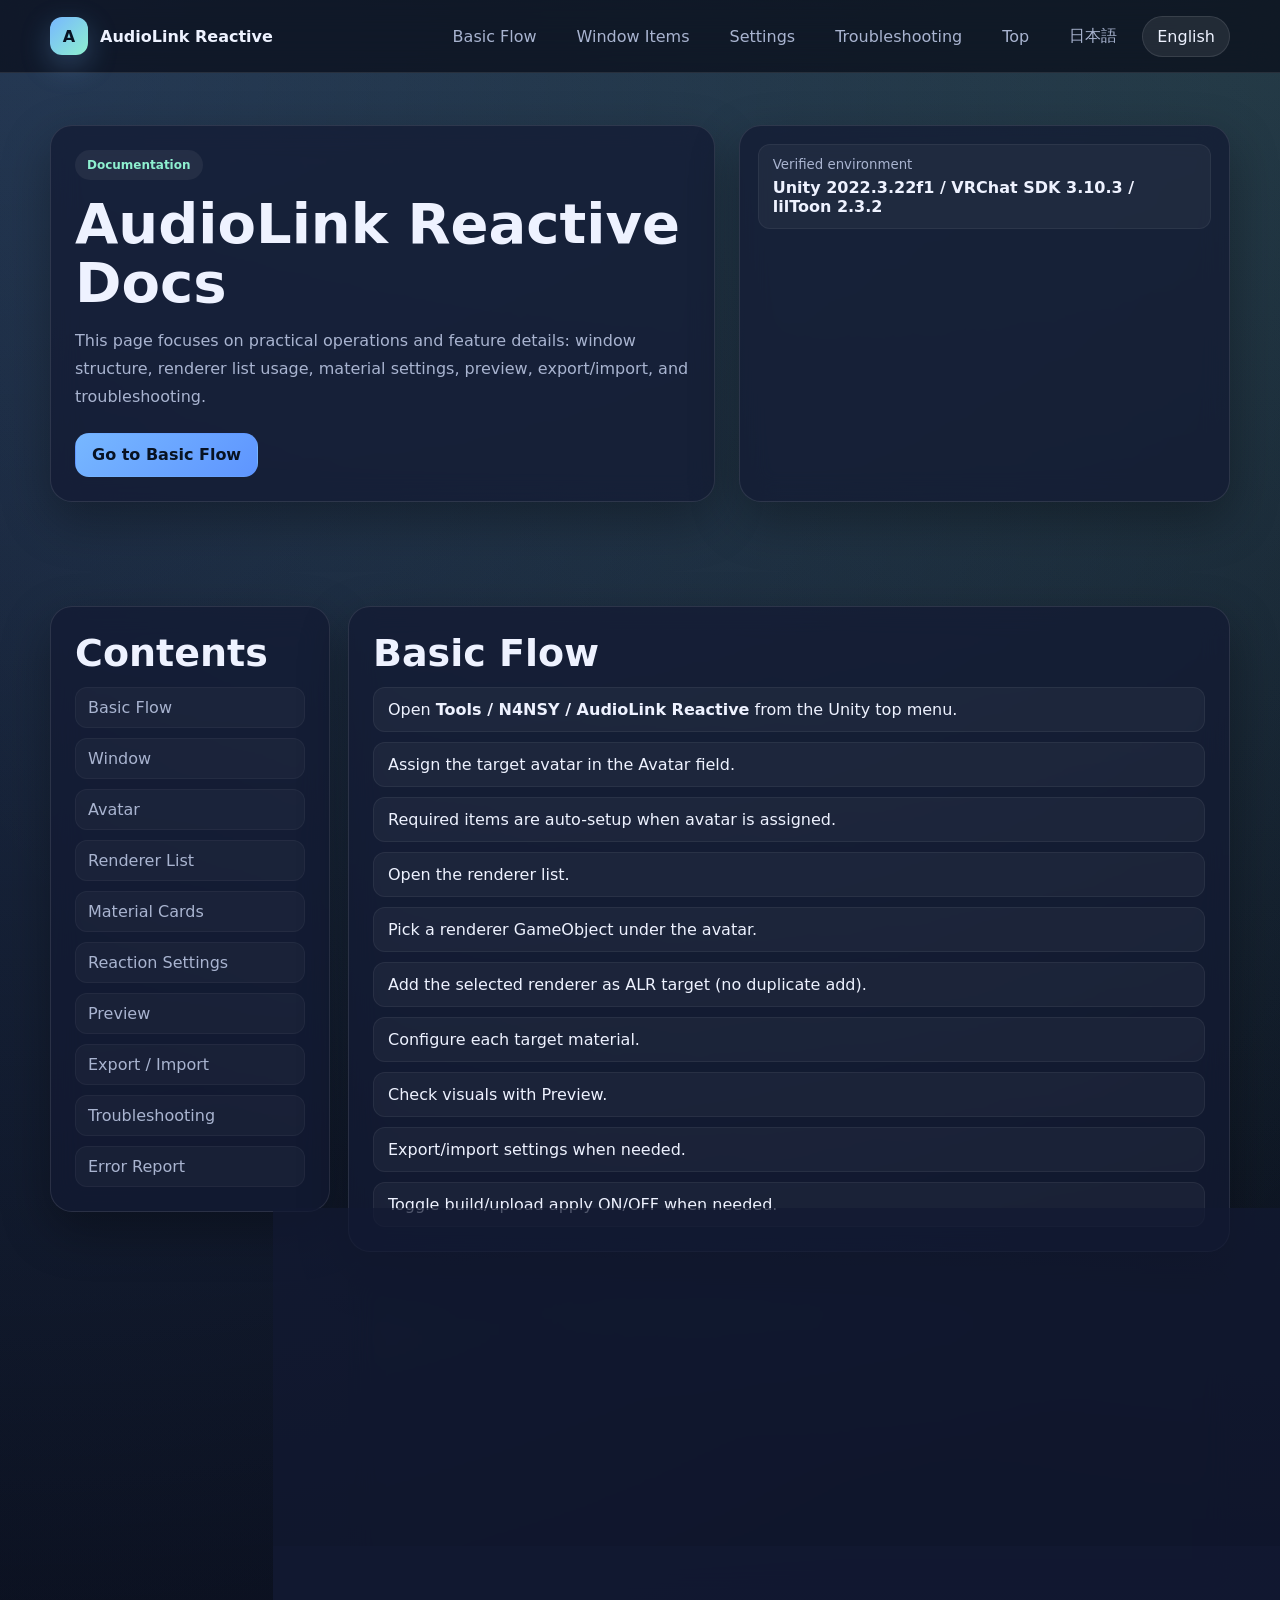
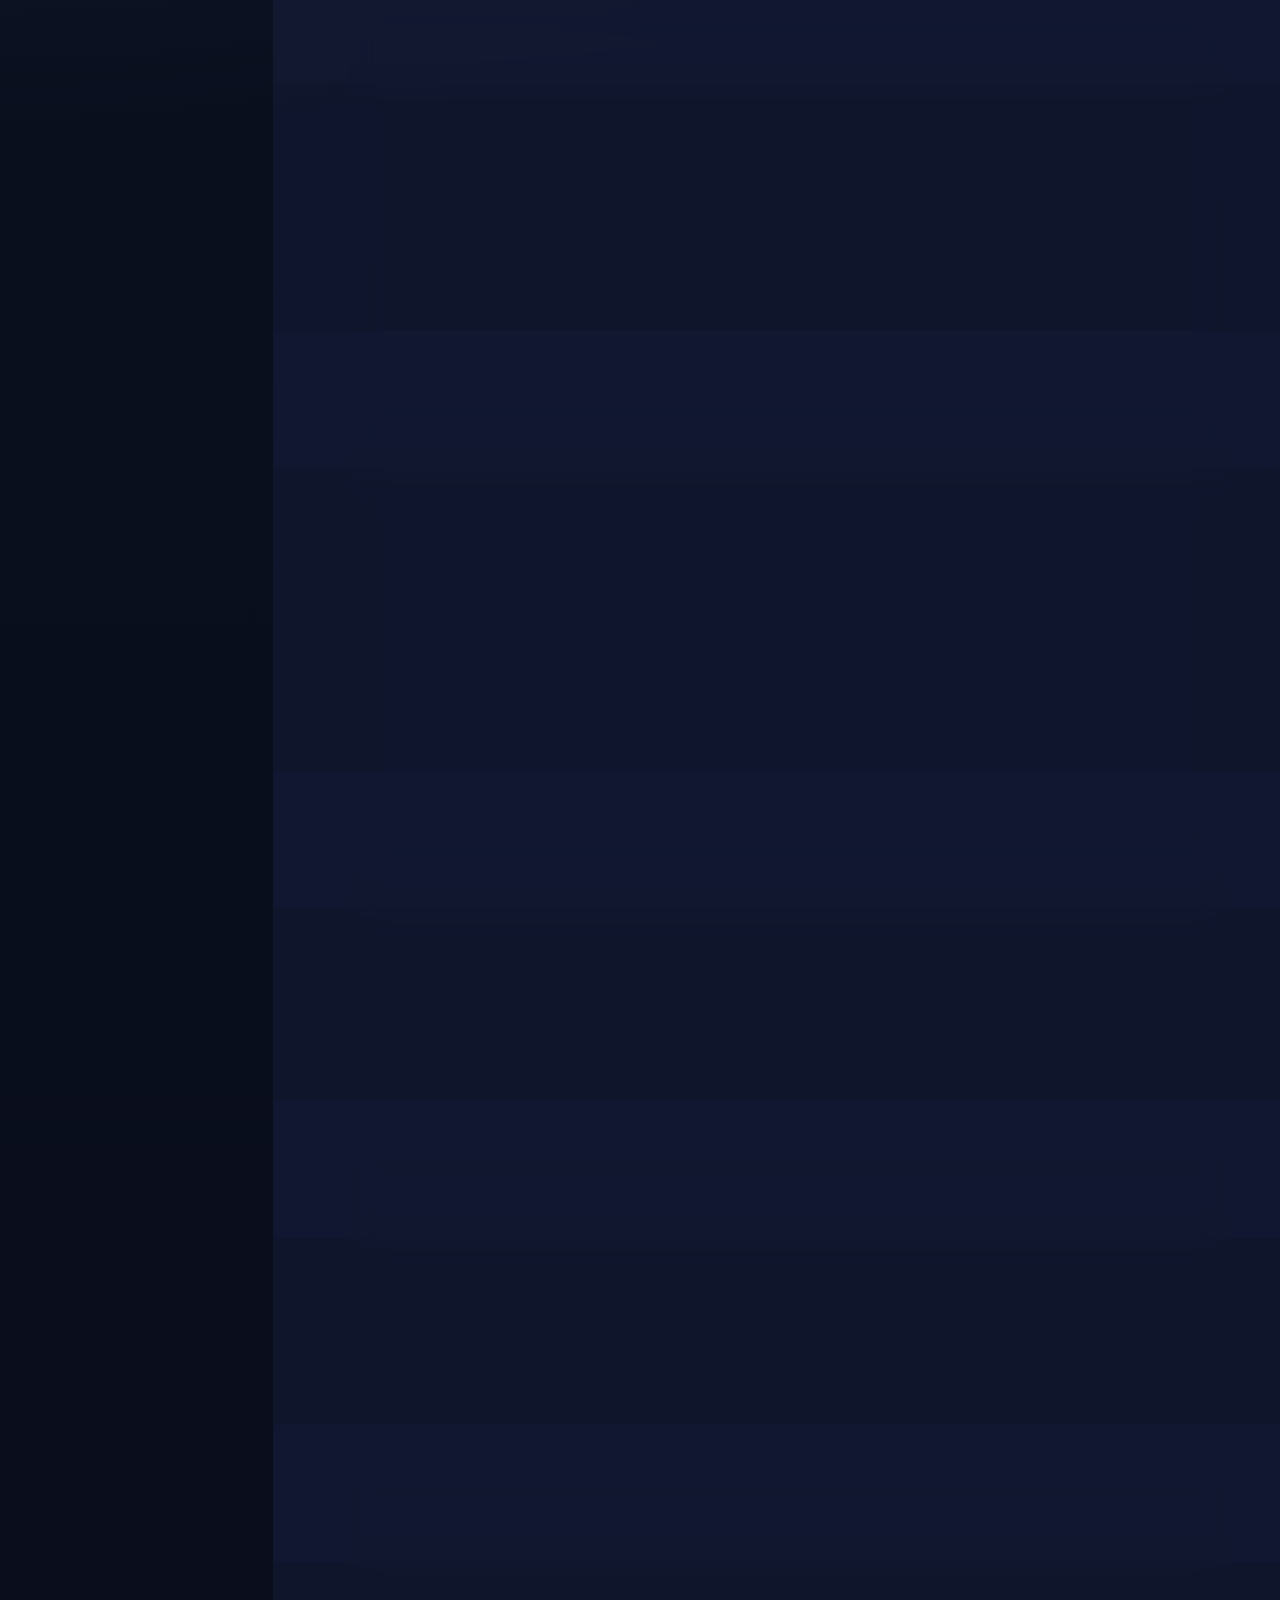
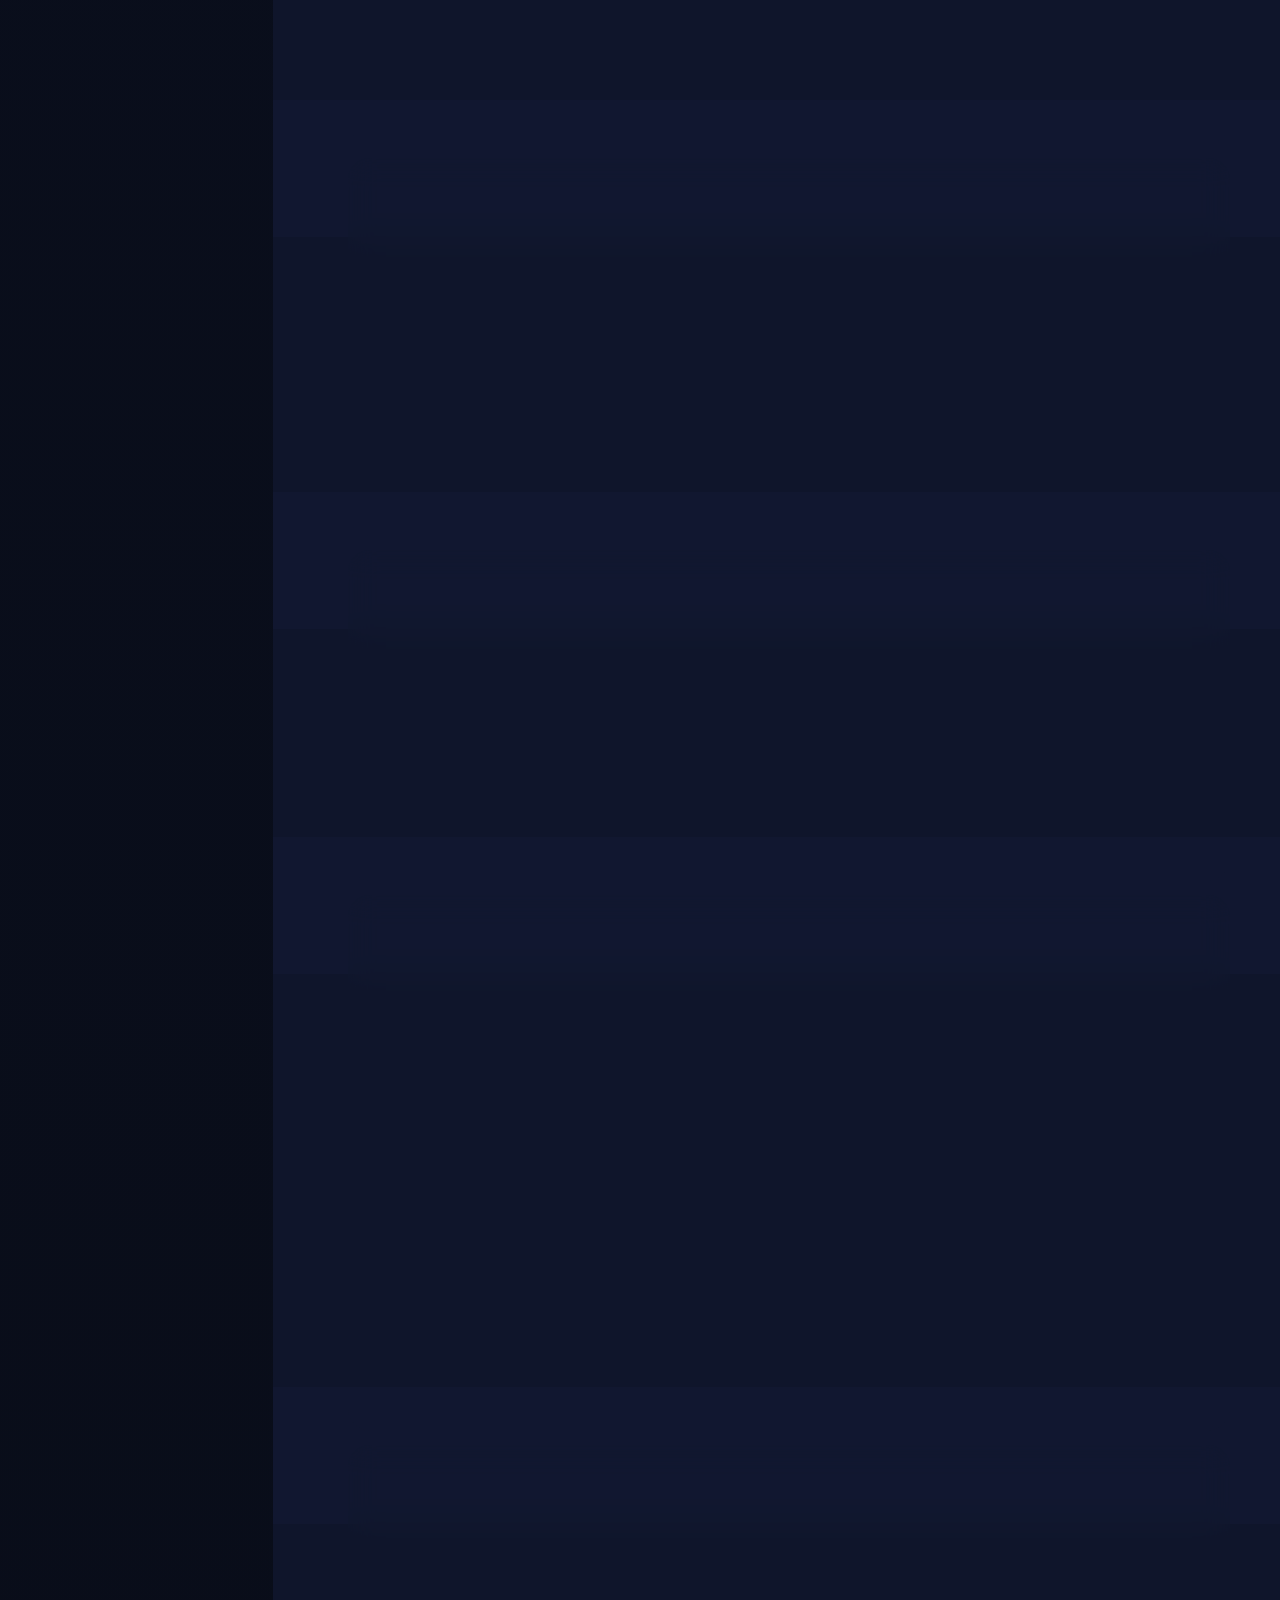
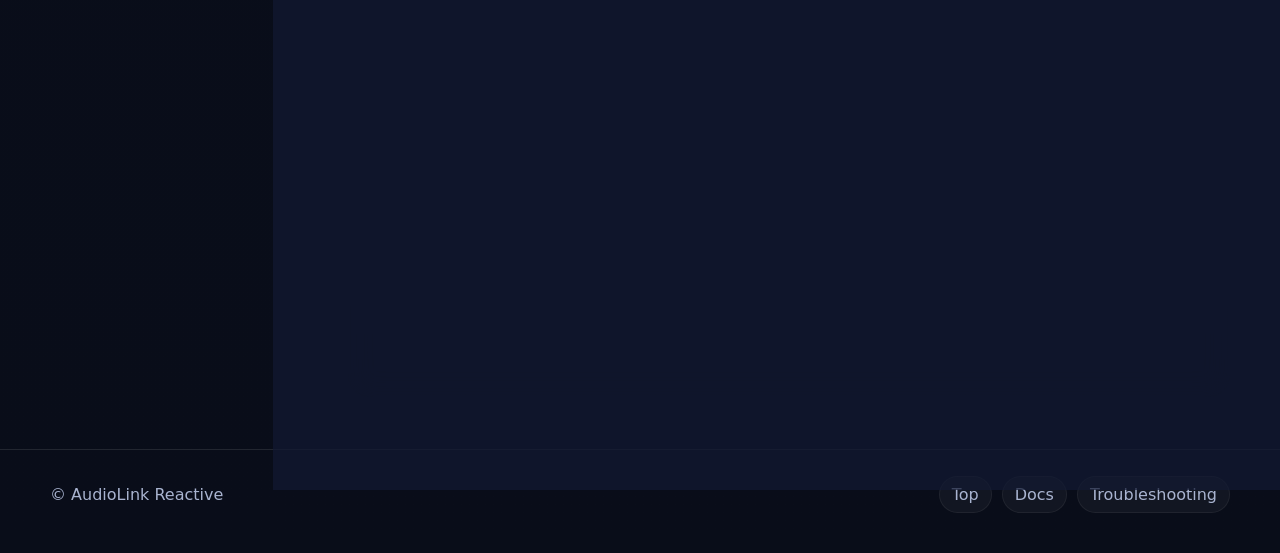
==== docs.html @ d91e4f9f "Update portal and docs content for current ALR workflow" ====
<!DOCTYPE html>
<html lang="ja">
<head>
  <meta charset="UTF-8" />
  <meta name="viewport" content="width=device-width, initial-scale=1.0" />
  <title>AudioLink Reactive | Docs</title>
  <link rel="icon" type="image/png" href="favicon.png" sizes="32x32" />
  <link rel="apple-touch-icon" href="apple-touch-icon.png" />
  <link rel="stylesheet" href="css/style.css" />
</head>
<body>
  <header class="nav">
    <div class="container nav-inner">
      <a class="brand" href="index.html">
        <span class="brand-mark">A</span>
        <span>AudioLink Reactive</span>
      </a>
      <nav class="nav-links">
        <a href="#basic"><span data-lang="ja">基本手順</span><span data-lang="en">Basic Flow</span></a>
        <a href="#window"><span data-lang="ja">Window項目</span><span data-lang="en">Window Items</span></a>
        <a href="#settings"><span data-lang="ja">設定項目</span><span data-lang="en">Settings</span></a>
        <a href="#trouble"><span data-lang="ja">トラブルシュート</span><span data-lang="en">Troubleshooting</span></a>
        <a href="index.html"><span data-lang="ja">Top</span><span data-lang="en">Top</span></a>
        <div class="lang-switch">
          <button class="lang-btn" type="button" data-set-lang="ja">日本語</button>
          <button class="lang-btn" type="button" data-set-lang="en">English</button>
        </div>
      </nav>
    </div>
  </header>

  <main id="top">
    <section class="hero">
      <div class="container hero-grid">
        <article class="hero-main">
          <span class="eyebrow">Documentation</span>
          <h1>AudioLink Reactive Docs</h1>
          <p class="lead" data-lang-block="ja">このページは実際の操作手順と各機能の説明ページです。Window構成、Renderer一覧、Material設定、Preview、設定書き出し/読み込み、トラブルシュートをまとめています。</p>
          <p class="lead" data-lang-block="en">This page focuses on practical operations and feature details: window structure, renderer list usage, material settings, preview, export/import, and troubleshooting.</p>
          <div class="hero-actions">
            <a class="btn primary" href="#basic"><span data-lang="ja">基本手順へ</span><span data-lang="en">Go to Basic Flow</span></a>
          </div>
        </article>
        <aside class="hero-side">
          <div class="stat"><small data-lang-block="ja">開発・確認環境</small><small data-lang-block="en">Verified environment</small><strong>Unity 2022.3.22f1 / VRChat SDK 3.10.3 / lilToon 2.3.2</strong></div>
        </aside>
      </div>
    </section>

    <section class="layout">
      <div class="container docs-layout">
        <aside class="toc-wrap">
          <div class="toc-card">
            <h2>Contents</h2>
            <ul class="toc-list">
              <li><a href="#basic">Basic Flow</a></li>
              <li><a href="#window">Window</a></li>
              <li><a href="#avatar">Avatar</a></li>
              <li><a href="#renderers">Renderer List</a></li>
              <li><a href="#materials">Material Cards</a></li>
              <li><a href="#settings">Reaction Settings</a></li>
              <li><a href="#preview">Preview</a></li>
              <li><a href="#io">Export / Import</a></li>
              <li><a href="#trouble">Troubleshooting</a></li>
              <li><a href="#report">Error Report</a></li>
            </ul>
          </div>
        </aside>

        <div class="content">
          <section class="card" id="basic">
            <h2 class="section-title"><span data-lang="ja">基本の使い方</span><span data-lang="en">Basic Flow</span></h2>
            <ol class="steps">
              <li data-lang-block="ja">Unity上部メニューから <strong>Tools / N4NSY / AudioLink Reactive</strong> を開きます。</li><li data-lang-block="en">Open <strong>Tools / N4NSY / AudioLink Reactive</strong> from the Unity top menu.</li>
              <li data-lang-block="ja">Avatar欄に対象アバターを指定します。</li><li data-lang-block="en">Assign the target avatar in the Avatar field.</li>
              <li data-lang-block="ja">Avatar指定時に必要な項目が自動セットアップされます。</li><li data-lang-block="en">Required items are auto-setup when avatar is assigned.</li>
              <li data-lang-block="ja">レンダラー一覧を開きます。</li><li data-lang-block="en">Open the renderer list.</li>
              <li data-lang-block="ja">Avatar配下のRenderer付きGameObjectを選びます。</li><li data-lang-block="en">Pick a renderer GameObject under the avatar.</li>
              <li data-lang-block="ja">選択したRendererをALR対象に追加します（重複追加なし）。</li><li data-lang-block="en">Add the selected renderer as ALR target (no duplicate add).</li>
              <li data-lang-block="ja">対象Materialごとに設定します。</li><li data-lang-block="en">Configure each target material.</li>
              <li data-lang-block="ja">Previewで見た目を確認します。</li><li data-lang-block="en">Check visuals with Preview.</li>
              <li data-lang-block="ja">必要に応じて設定を書き出し / 読み込みします。</li><li data-lang-block="en">Export/import settings when needed.</li>
              <li data-lang-block="ja">必要に応じてアップロード反映ON/OFFを切り替えます。</li><li data-lang-block="en">Toggle build/upload apply ON/OFF when needed.</li>
            </ol>
          </section>

          <section class="card" id="window">
            <h2 class="section-title">Window</h2>
            <ul class="field-list">
              <li>Avatar / 更新 / プレビュー / プレビュー量</li>
              <li>レンダラー一覧 / 対象Renderer / 対象Material</li>
              <li>反応の仕方 / 光らせる / 膨らませる / 詳細設定</li>
              <li>設定を書き出し / 設定を読み込み / アップロード反映</li>
            </ul>
          </section>

          <section class="card" id="avatar">
            <h2 class="section-title">Avatar</h2>
            <ul class="bullet-list">
              <li data-lang-block="ja">Avatar欄にはアバターRootを指定します。</li><li data-lang-block="en">Assign the avatar root in Avatar field.</li>
              <li data-lang-block="ja">指定時に必要なALR Controllerが自動セットアップされます。</li><li data-lang-block="en">Required ALR Controller is auto-setup on assignment.</li>
              <li data-lang-block="ja">Toolsメニューから開いた場合は空の状態で開始します。</li><li data-lang-block="en">When opened from Tools menu, Avatar starts empty.</li>
              <li data-lang-block="ja">ALRコンポーネント側から開いた場合は該当Avatarが入った状態で開きます。</li><li data-lang-block="en">When opened from ALR component, the related avatar is pre-filled.</li>
              <li data-lang-block="ja">対象Rendererがない状態で閉じると、条件により空Controllerが削除されます。</li><li data-lang-block="en">If closed with no target renderer, an empty controller may be removed depending on conditions.</li>
            </ul>
          </section>

          <section class="card" id="renderers">
            <h2 class="section-title">Renderer List</h2>
            <ul class="bullet-list">
              <li data-lang-block="ja">Avatar配下のMeshRenderer / SkinnedMeshRenderer付きGameObjectを一覧表示します。</li><li data-lang-block="en">Lists MeshRenderer / SkinnedMeshRenderer GameObjects under avatar.</li>
              <li data-lang-block="ja">表示名はRendererコンポーネントが付いているGameObject名を使います。</li><li data-lang-block="en">Display name uses the renderer GameObject name.</li>
              <li data-lang-block="ja">一覧から選択したRendererをALR対象に追加できます。</li><li data-lang-block="en">You can add selected renderer to ALR targets.</li>
              <li data-lang-block="ja">追加済みRendererは重複追加されません。</li><li data-lang-block="en">Already-added renderers are not duplicated.</li>
              <li data-lang-block="ja">一覧名クリックでHierarchy上の該当GameObjectを選択/Pingします。</li><li data-lang-block="en">Clicking a list name selects/pings the matching GameObject in Hierarchy.</li>
              <li data-lang-block="ja">HierarchyでRenderer付きGameObjectを選ぶと、一覧側でも強調表示されます。</li><li data-lang-block="en">Selecting renderer objects in Hierarchy also highlights the matching list entry.</li>
            </ul>
          </section>

          <section class="card" id="materials">
            <h2 class="section-title">Target Material Cards</h2>
            <ul class="bullet-list">
              <li data-lang-block="ja">対象Materialはカード形式で表示されます。</li><li data-lang-block="en">Target materials are shown as cards.</li>
              <li data-lang-block="ja">見出しは <strong>Renderer名 / Material名</strong> 形式です。</li><li data-lang-block="en">Header format is <strong>Renderer / Material</strong>.</li>
              <li data-lang-block="ja"><code>_ALReactive_Slot0</code> のような内部識別サフィックスは表示しません。</li><li data-lang-block="en">Internal suffixes like <code>_ALReactive_Slot0</code> are hidden.</li>
              <li data-lang-block="ja">カード内の「編集されるマテリアル」「対象Renderer」の重複表示は省略されます。</li><li data-lang-block="en">Redundant in-card target labels are omitted.</li>
            </ul>
          </section>

          <section class="card" id="settings">
            <h2 class="section-title"><span data-lang="ja">反応の仕方と設定項目</span><span data-lang="en">Reactions and Settings</span></h2>
            <div class="grid-2">
              <div class="mini">
                <strong data-lang-block="ja">光らせる</strong><strong data-lang-block="en">Glow</strong>
                <p data-lang-block="ja">音に合わせて発光を変化させます。反応音域 / 発光色 / 色・マスク / 不透明度から触ると分かりやすいです。</p>
                <p data-lang-block="en">Changes emission with sound. Start with band, emission color, color/mask, and opacity.</p>
                <ul class="field-list"><li>反応音域 / 発光色 / 色・マスク / 不透明度 / 点滅の強さ / グラデーション / 視差の強さ / 蛍光 / 詳細設定</li></ul>
              </div>
              <div class="mini">
                <strong data-lang-block="ja">膨らませる</strong><strong data-lang-block="en">Inflate</strong>
                <p data-lang-block="ja">音に合わせてメッシュを膨らませます。初心者は反応音域とふくらみの強さから始めるのがおすすめです。</p>
                <p data-lang-block="en">Inflates mesh with sound. Beginners should start from band and inflate strength.</p>
                <ul class="field-list"><li>反応音域 / ふくらみの強さ / Correction / サイズ自動補正 / 詳細設定</li></ul>
              </div>
            </div>
          </section>

          <section class="card" id="preview">
            <h2 class="section-title">Preview</h2>
            <ul class="bullet-list">
              <li data-lang-block="ja">プレビュー有効 / プレビュー量 を使って、Editor上で見た目を確認します。</li><li data-lang-block="en">Use Preview Enabled and Preview Amount to check visuals in the Editor.</li>
              <li data-lang-block="ja">プレビュー量で反応の強さを確認できます。</li><li data-lang-block="en">Preview Amount shows effect strength.</li>
              <li data-lang-block="ja">Play Mode復帰後に表示が崩れた場合は、更新ボタンで再同期します。</li><li data-lang-block="en">If display breaks after Play Mode return, resync with Refresh.</li>
            </ul>
          </section>

          <section class="card" id="io">
            <h2 class="section-title">設定書き出し / 読み込み</h2>
            <ul class="bullet-list">
              <li data-lang-block="ja">Material単位で設定を書き出し / 読み込みできます。</li><li data-lang-block="en">Export/import is available per material.</li>
              <li data-lang-block="ja">ボタンは各MaterialカードではなくWindow側にあります。</li><li data-lang-block="en">Buttons are placed on window side, not inside each material card.</li>
              <li data-lang-block="ja">実行後に対象Materialを選びます。</li><li data-lang-block="en">After pressing, select the target material.</li>
              <li data-lang-block="ja">保存対象は設定値のみです（Avatar/Renderer/Scene Object/Material参照は保存しません）。</li><li data-lang-block="en">Only values are saved (no avatar/renderer/scene/material references).</li>
              <li data-lang-block="ja">別アバターや別Materialへ設定値だけ流用できます。</li><li data-lang-block="en">You can reuse values on other avatars/materials.</li>
            </ul>
          </section>

          <section class="card">
            <h2 class="section-title">アップロード反映ON/OFF / Runtime Toggle</h2>
            <ul class="bullet-list">
              <li data-lang-block="ja">アップロード反映ON/OFFは、ALR設定を保持したまま Build / Upload へ反映するか切り替える機能です。</li><li data-lang-block="en">Build/upload apply ON/OFF toggles whether ALR settings are applied while keeping settings data.</li>
              <li data-lang-block="ja">OFF時は設定は残りますがアップロードに反映しません。一時的に外したい時に使えます。</li><li data-lang-block="en">When OFF, settings remain but are not applied to upload.</li>
              <li data-lang-block="ja">Runtime Toggle / MA Menu Installer はVRChat内メニューでALR効果ON/OFFする機能で、現在は開発中・調整中です。</li><li data-lang-block="en">Runtime Toggle / MA Menu Installer is for in-game menu ON/OFF control, currently in development/tuning.</li>
            </ul>
          </section>

          <section class="card" id="trouble">
            <h2 class="section-title"><span data-lang="ja">トラブルシュート</span><span data-lang="en">Troubleshooting</span></h2>
            <ul class="bullet-list">
              <li data-lang-block="ja">Windowに設定UIが出ない場合は更新ボタンを押してください。</li><li data-lang-block="en">If UI does not appear, press Refresh.</li>
              <li data-lang-block="ja">Play Modeから戻ったあと表示が消えた場合も更新します。</li><li data-lang-block="en">If display disappears after Play Mode, refresh again.</li>
              <li data-lang-block="ja">Renderer一覧に出ない場合はAvatar欄を確認します。</li><li data-lang-block="en">If renderer list is empty, verify Avatar field.</li>
              <li data-lang-block="ja">対象Materialがない場合は先にRendererを追加してください。</li><li data-lang-block="en">If no target material, add renderer first.</li>
              <li data-lang-block="ja">Rendererが重複追加されないのは仕様です。</li><li data-lang-block="en">No duplicate renderer add is expected behavior.</li>
              <li data-lang-block="ja">NDMF / Modular Avatar / lilToon / VRChat SDK のバージョン確認をしてください。</li><li data-lang-block="en">Check NDMF / Modular Avatar / lilToon / VRChat SDK versions.</li>
              <li data-lang-block="ja">Consoleエラーがある場合は問い合わせ時に添えてください。</li><li data-lang-block="en">Include full console errors when reporting issues.</li>
              <li data-lang-block="ja">Noto Sans CJK JP のログはNDMF側フォント読み込みログで、ALR本体の致命的エラーとは限りません。</li><li data-lang-block="en">Noto Sans CJK JP logs often come from NDMF font loading and are not always fatal ALR errors.</li>
            </ul>
          </section>

          <section class="card" id="report">
            <h2 class="section-title"><span data-lang="ja">エラー報告時に必要な情報</span><span data-lang="en">Required Info for Error Reports</span></h2>
            <ul class="checklist">
              <li>Unityバージョン / Unity version</li>
              <li>VRChat SDKバージョン / VRChat SDK version</li>
              <li>lilToonバージョン / lilToon version</li>
              <li>Modular Avatar / NDMFバージョン</li>
              <li>ALRバージョン / ALR version</li>
              <li>何をした時に起きたか / What you were doing</li>
              <li>Consoleエラー全文 / Full console error text</li>
              <li>可能ならスクリーンショット / Screenshot if possible</li>
            </ul>
          </section>
        </div>
      </div>
    </section>
  </main>

  <footer>
    <div class="container footer-inner">
      <div>© AudioLink Reactive</div>
      <div class="footer-links"><a href="index.html">Top</a><a href="#basic">Docs</a><a href="#trouble">Troubleshooting</a></div>
    </div>
  </footer>
  <script src="js/main.js"></script>
</body>
</html>
---- css/style.css ----
:root {
  --panel: rgba(18, 25, 51, 0.72);
  --text: #eef2ff;
  --muted: #a9b4d0;
  --line: rgba(255, 255, 255, 0.1);
  --accent: #77b7ff;
  --accent-2: #8ef0d0;
  --shadow: 0 18px 50px rgba(0, 0, 0, 0.32);
  --radius: 22px;
  --max: 1180px;
}

* { box-sizing: border-box; min-width: 0; }
html { scroll-behavior: smooth; }
body {
  margin: 0;
  font-family: Inter, "Hiragino Sans", "Noto Sans JP", system-ui, sans-serif;
  color: var(--text);
  background:
    radial-gradient(circle at top left, rgba(119, 183, 255, 0.22), transparent 32%),
    radial-gradient(circle at top right, rgba(142, 240, 208, 0.16), transparent 28%),
    linear-gradient(180deg, #0a0f1f 0%, #090d19 100%);
  min-height: 100vh;
  overflow-x: clip;
}
a { color: inherit; text-decoration: none; overflow-wrap: anywhere; }
.container { width: min(calc(100% - 32px), var(--max)); margin: 0 auto; }

.nav {
  position: sticky;
  top: 0;
  z-index: 50;
  backdrop-filter: blur(16px);
  background: rgba(9, 13, 25, 0.72);
  border-bottom: 1px solid var(--line);
}

.nav-inner {
  display: flex;
  align-items: center;
  justify-content: space-between;
  gap: 16px;
  min-height: 72px;
}

.brand { display: flex; align-items: center; gap: 12px; font-weight: 700; min-width: 0; }
.brand-mark {
  width: 38px;
  height: 38px;
  border-radius: 12px;
  background: linear-gradient(135deg, var(--accent), var(--accent-2));
  box-shadow: 0 10px 30px rgba(119, 183, 255, 0.28);
  display: grid;
  place-items: center;
  color: #081222;
  font-weight: 900;
  flex-shrink: 0;
}
.brand span:last-child { white-space: nowrap; overflow: hidden; text-overflow: ellipsis; max-width: min(48vw, 320px); }

.nav-links, .lang-switch, .footer-links { display: flex; align-items: center; gap: 10px; flex-wrap: wrap; }
.nav-links a, .lang-btn {
  color: var(--muted);
  padding: 10px 14px;
  border-radius: 999px;
  transition: 0.18s ease;
  background: transparent;
  border: 1px solid transparent;
  cursor: pointer;
  font: inherit;
}
.nav-links a:hover, .lang-btn:hover, .lang-btn.active {
  color: var(--text);
  background: rgba(255, 255, 255, 0.08);
  border-color: var(--line);
}

.hero, .section, .layout { padding: 52px 0; }
.hero-grid { display: grid; grid-template-columns: 1.15fr 0.85fr; gap: 24px; }
.hero-main, .hero-side, .card, .page-card, .toc-card {
  background: var(--panel);
  border: 1px solid var(--line);
  backdrop-filter: blur(14px);
  box-shadow: var(--shadow);
  border-radius: var(--radius);
}
.hero-main, .card, .page-card, .toc-card { padding: 24px; }
.hero-side { padding: 18px; display: grid; gap: 12px; align-content: start; }
.eyebrow {
  display: inline-flex;
  padding: 8px 12px;
  border-radius: 999px;
  background: rgba(255, 255, 255, 0.06);
  color: var(--accent-2);
  font-size: 12px;
  font-weight: 700;
}
h1 { margin: 14px 0; font-size: clamp(34px, 6vw, 56px); line-height: 1.06; }
h2 { margin: 0 0 12px; font-size: clamp(24px, 3vw, 38px); }
h3 { margin: 0 0 10px; }
.lead, .section-header p, .section-lead { margin: 0; color: var(--muted); line-height: 1.75; }
.hero-actions { margin-top: 22px; display: flex; flex-wrap: wrap; gap: 10px; }
.hero-meta { margin-top: 16px; display: flex; flex-wrap: wrap; gap: 8px; }
.tag {
  padding: 7px 11px;
  border-radius: 999px;
  border: 1px solid var(--line);
  background: rgba(255, 255, 255, 0.04);
  color: var(--muted);
  font-size: 13px;
}
.btn { display: inline-flex; align-items: center; justify-content: center; min-height: 44px; padding: 0 16px; border-radius: 14px; border: 1px solid transparent; font-weight: 700; }
.btn.primary { background: linear-gradient(135deg, var(--accent), #5e95ff); color: #081222; }
.btn.secondary { background: rgba(255, 255, 255, 0.05); border-color: var(--line); }

.stat, .mini, .mini-card, .checklist li, .steps li, .bullet-list li, .field-list li, .changelog-item {
  padding: 12px 14px;
  border-radius: 12px;
  background: rgba(255, 255, 255, 0.04);
  border: 1px solid rgba(255, 255, 255, 0.06);
}
.stat small { color: var(--muted); display: block; margin-bottom: 6px; }

.section-header { margin-bottom: 18px; }
.split, .portal-grid, .docs-layout, .grid-2 { display: grid; gap: 18px; }
.split, .grid-2 { grid-template-columns: repeat(2, minmax(0, 1fr)); }
.portal-grid { grid-template-columns: repeat(3, minmax(0, 1fr)); }
.page-card { display: block; }
.docs-layout { grid-template-columns: 280px minmax(0, 1fr); align-items: start; }
.toc-wrap { position: sticky; top: 92px; }
.content { display: grid; gap: 14px; }

.toc-list, .checklist, .steps, .bullet-list, .field-list, .changelog-list, .contact-list { list-style: none; margin: 0; padding: 0; display: grid; gap: 10px; }
.toc-list a { display: block; padding: 10px 12px; border-radius: 12px; color: var(--muted); background: rgba(255, 255, 255, 0.03); border: 1px solid rgba(255, 255, 255, 0.04); }
.contact-list a { color: var(--accent); text-decoration: underline; text-underline-offset: 3px; }

footer { border-top: 1px solid var(--line); padding: 26px 0 40px; color: var(--muted); }
.footer-inner { display: flex; justify-content: space-between; align-items: center; gap: 16px; flex-wrap: wrap; }
.footer-links a { padding: 8px 12px; border-radius: 999px; background: rgba(255, 255, 255, 0.04); border: 1px solid rgba(255, 255, 255, 0.06); }

[data-lang], [data-lang-block] { display: none !important; }
html[data-current-lang="ja"] [data-lang="ja"], html[data-current-lang="en"] [data-lang="en"] { display: inline !important; }
html[data-current-lang="ja"] [data-lang-block="ja"], html[data-current-lang="en"] [data-lang-block="en"] { display: block !important; }

@media (max-width: 980px) {
  .hero-grid, .split, .portal-grid, .docs-layout, .grid-2 { grid-template-columns: 1fr; }
  .toc-wrap { position: static; }
}

@media (max-width: 720px) {
  .nav-inner { min-height: 64px; flex-direction: column; align-items: stretch; gap: 10px; padding: 12px 0; }
  .brand { width: 100%; }
  .brand span:last-child { font-size: 15px; max-width: calc(100vw - 90px); }
  .nav-links { width: 100%; display: grid; grid-template-columns: repeat(2, minmax(0, 1fr)); gap: 8px; }
  .nav-links a, .nav-links .lang-btn { width: 100%; text-align: center; justify-content: center; padding: 9px 10px; }
  .lang-switch { grid-column: 1 / -1; display: grid; grid-template-columns: repeat(2, minmax(0, 1fr)); width: 100%; }
  .hero, .section, .layout { padding: 30px 0; }
  .hero-main, .hero-side, .card, .page-card, .toc-card { padding: 18px; border-radius: 18px; }
  h1 { font-size: clamp(28px, 8vw, 40px); }
  .lead, .section-header p, .section-lead { font-size: 15px; }
}
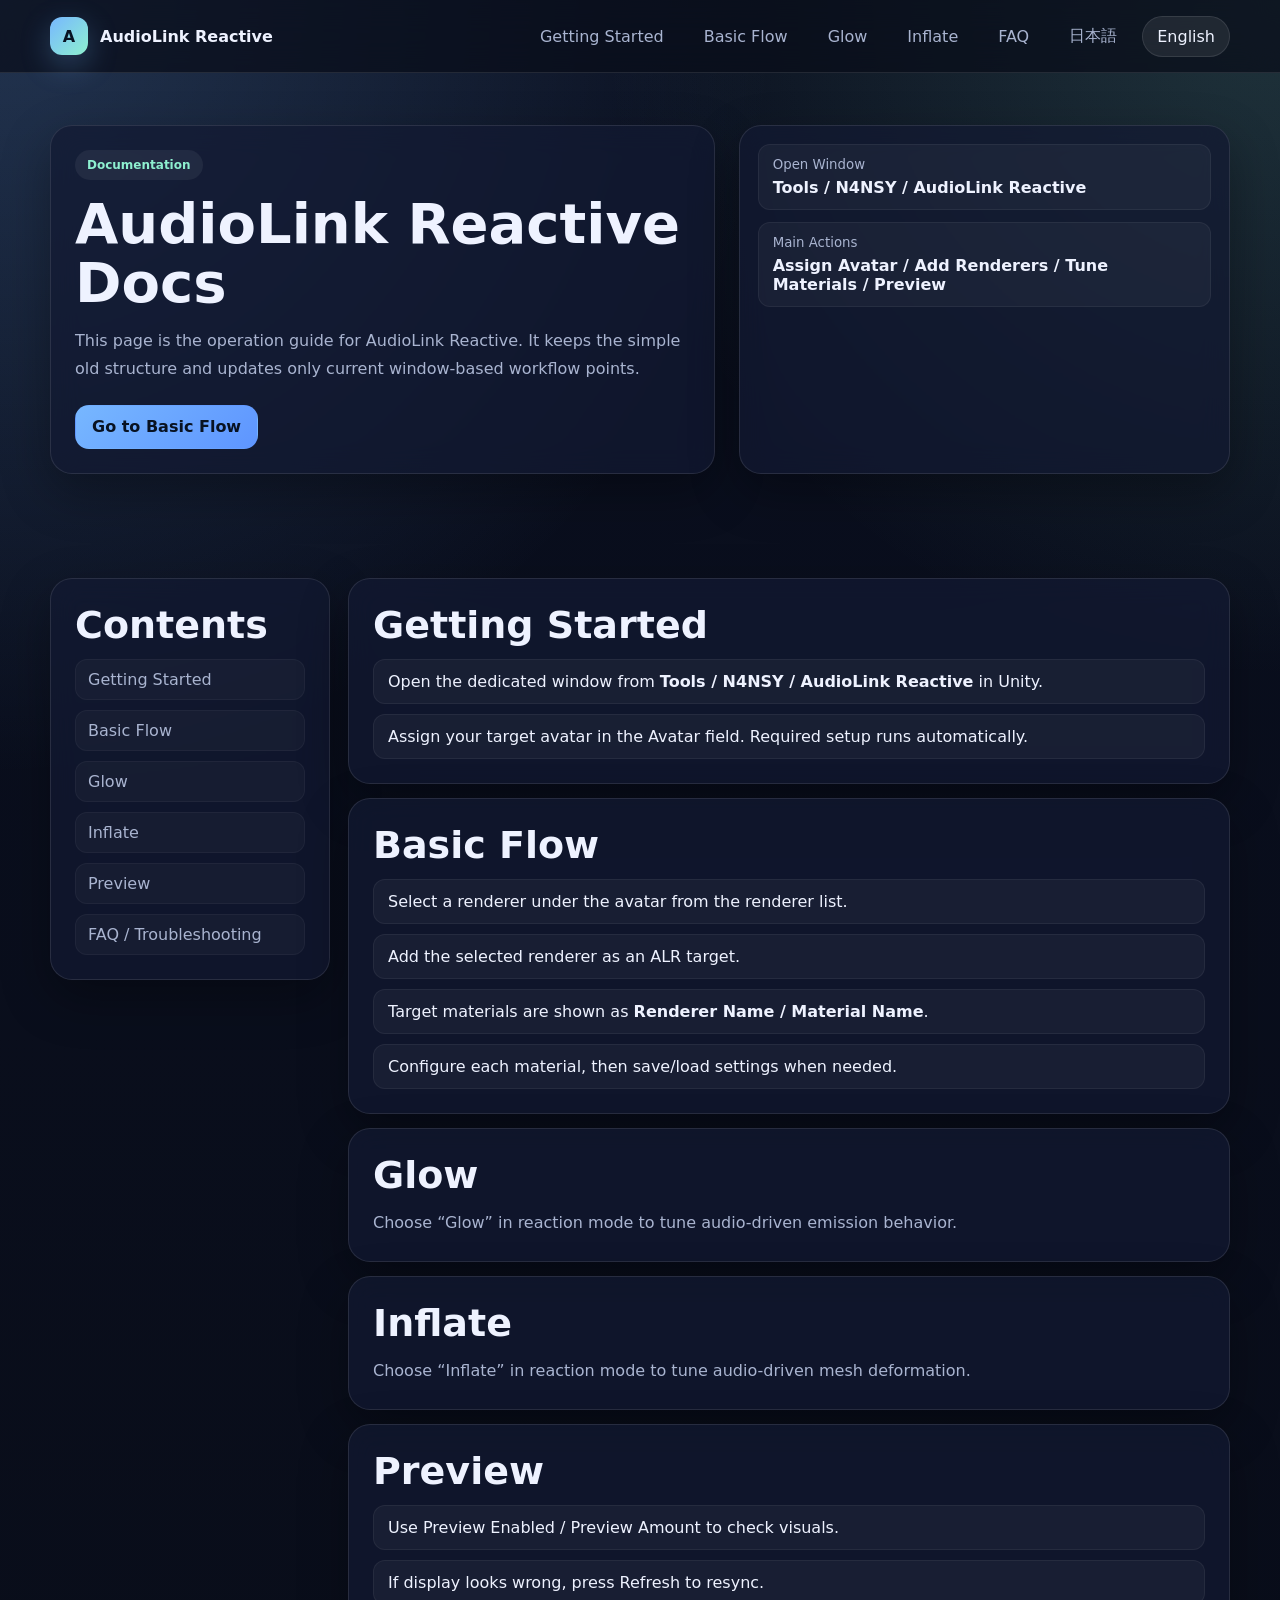
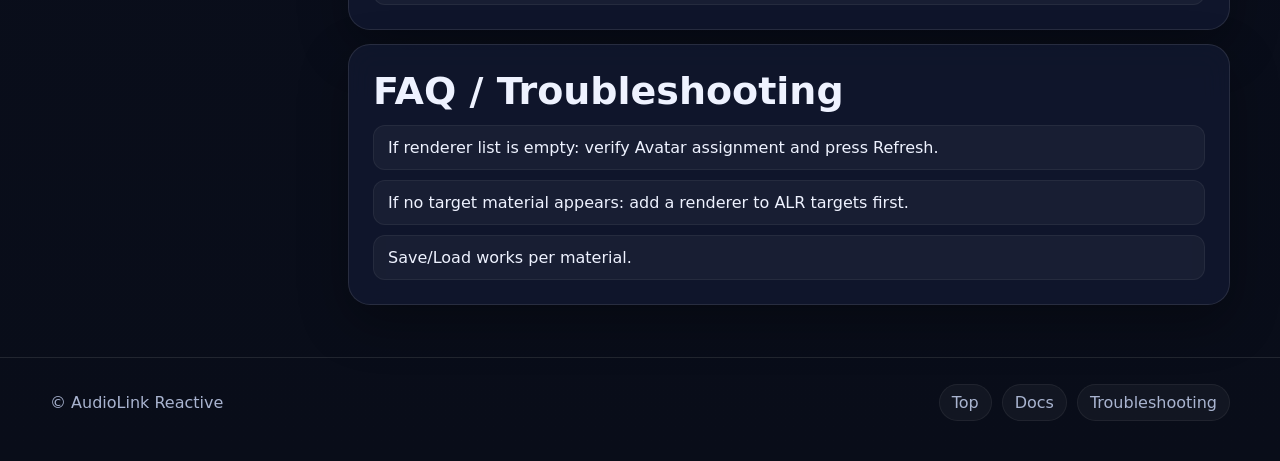
==== commit a9991869: "Restore simpler portal/docs structure with minimal ALR updates" ====
--- a/docs.html
+++ b/docs.html
@@ -16,11 +16,11 @@
         <span>AudioLink Reactive</span>
       </a>
       <nav class="nav-links">
-        <a href="#basic"><span data-lang="ja">基本手順</span><span data-lang="en">Basic Flow</span></a>
-        <a href="#window"><span data-lang="ja">Window項目</span><span data-lang="en">Window Items</span></a>
-        <a href="#settings"><span data-lang="ja">設定項目</span><span data-lang="en">Settings</span></a>
-        <a href="#trouble"><span data-lang="ja">トラブルシュート</span><span data-lang="en">Troubleshooting</span></a>
-        <a href="index.html"><span data-lang="ja">Top</span><span data-lang="en">Top</span></a>
+        <a href="#start"><span data-lang="ja">はじめかた</span><span data-lang="en">Getting Started</span></a>
+        <a href="#flow"><span data-lang="ja">基本の流れ</span><span data-lang="en">Basic Flow</span></a>
+        <a href="#glow"><span data-lang="ja">光らせる</span><span data-lang="en">Glow</span></a>
+        <a href="#inflate"><span data-lang="ja">膨らませる</span><span data-lang="en">Inflate</span></a>
+        <a href="#faq"><span data-lang="ja">FAQ</span><span data-lang="en">FAQ</span></a>
         <div class="lang-switch">
           <button class="lang-btn" type="button" data-set-lang="ja">日本語</button>
           <button class="lang-btn" type="button" data-set-lang="en">English</button>
@@ -35,14 +35,24 @@
         <article class="hero-main">
           <span class="eyebrow">Documentation</span>
           <h1>AudioLink Reactive Docs</h1>
-          <p class="lead" data-lang-block="ja">このページは実際の操作手順と各機能の説明ページです。Window構成、Renderer一覧、Material設定、Preview、設定書き出し/読み込み、トラブルシュートをまとめています。</p>
-          <p class="lead" data-lang-block="en">This page focuses on practical operations and feature details: window structure, renderer list usage, material settings, preview, export/import, and troubleshooting.</p>
+          <p class="lead" data-lang-block="ja">このページはAudioLink Reactiveの操作ガイドです。旧構成のまま、現在のWindow操作に合わせた内容だけを掲載しています。</p>
+          <p class="lead" data-lang-block="en">This page is the operation guide for AudioLink Reactive. It keeps the simple old structure and updates only current window-based workflow points.</p>
           <div class="hero-actions">
-            <a class="btn primary" href="#basic"><span data-lang="ja">基本手順へ</span><span data-lang="en">Go to Basic Flow</span></a>
+            <a class="btn primary" href="#flow"><span data-lang="ja">基本の流れへ</span><span data-lang="en">Go to Basic Flow</span></a>
           </div>
         </article>
         <aside class="hero-side">
-          <div class="stat"><small data-lang-block="ja">開発・確認環境</small><small data-lang-block="en">Verified environment</small><strong>Unity 2022.3.22f1 / VRChat SDK 3.10.3 / lilToon 2.3.2</strong></div>
+          <div class="stat">
+            <small data-lang-block="ja">開き方</small>
+            <small data-lang-block="en">Open Window</small>
+            <strong>Tools / N4NSY / AudioLink Reactive</strong>
+          </div>
+          <div class="stat">
+            <small data-lang-block="ja">主な操作</small>
+            <small data-lang-block="en">Main Actions</small>
+            <strong data-lang-block="ja">Avatar指定 / Renderer追加 / Material調整 / Preview</strong>
+            <strong data-lang-block="en">Assign Avatar / Add Renderers / Tune Materials / Preview</strong>
+          </div>
         </aside>
       </div>
     </section>
@@ -53,152 +63,72 @@
           <div class="toc-card">
             <h2>Contents</h2>
             <ul class="toc-list">
-              <li><a href="#basic">Basic Flow</a></li>
-              <li><a href="#window">Window</a></li>
-              <li><a href="#avatar">Avatar</a></li>
-              <li><a href="#renderers">Renderer List</a></li>
-              <li><a href="#materials">Material Cards</a></li>
-              <li><a href="#settings">Reaction Settings</a></li>
+              <li><a href="#start">Getting Started</a></li>
+              <li><a href="#flow">Basic Flow</a></li>
+              <li><a href="#glow">Glow</a></li>
+              <li><a href="#inflate">Inflate</a></li>
               <li><a href="#preview">Preview</a></li>
-              <li><a href="#io">Export / Import</a></li>
-              <li><a href="#trouble">Troubleshooting</a></li>
-              <li><a href="#report">Error Report</a></li>
+              <li><a href="#faq">FAQ / Troubleshooting</a></li>
             </ul>
           </div>
         </aside>
 
         <div class="content">
-          <section class="card" id="basic">
-            <h2 class="section-title"><span data-lang="ja">基本の使い方</span><span data-lang="en">Basic Flow</span></h2>
+          <section class="card" id="start">
+            <h2 class="section-title"><span data-lang="ja">はじめかた</span><span data-lang="en">Getting Started</span></h2>
+            <ul class="bullet-list">
+              <li data-lang-block="ja">Unity上部メニューの <strong>Tools / N4NSY / AudioLink Reactive</strong> から専用Windowを開きます。</li>
+              <li data-lang-block="en">Open the dedicated window from <strong>Tools / N4NSY / AudioLink Reactive</strong> in Unity.</li>
+              <li data-lang-block="ja">Avatar欄に対象Avatarを指定します。指定時に必要なセットアップが自動で行われます。</li>
+              <li data-lang-block="en">Assign your target avatar in the Avatar field. Required setup runs automatically.</li>
+            </ul>
+          </section>
+
+          <section class="card" id="flow">
+            <h2 class="section-title"><span data-lang="ja">基本の流れ</span><span data-lang="en">Basic Flow</span></h2>
             <ol class="steps">
-              <li data-lang-block="ja">Unity上部メニューから <strong>Tools / N4NSY / AudioLink Reactive</strong> を開きます。</li><li data-lang-block="en">Open <strong>Tools / N4NSY / AudioLink Reactive</strong> from the Unity top menu.</li>
-              <li data-lang-block="ja">Avatar欄に対象アバターを指定します。</li><li data-lang-block="en">Assign the target avatar in the Avatar field.</li>
-              <li data-lang-block="ja">Avatar指定時に必要な項目が自動セットアップされます。</li><li data-lang-block="en">Required items are auto-setup when avatar is assigned.</li>
-              <li data-lang-block="ja">レンダラー一覧を開きます。</li><li data-lang-block="en">Open the renderer list.</li>
-              <li data-lang-block="ja">Avatar配下のRenderer付きGameObjectを選びます。</li><li data-lang-block="en">Pick a renderer GameObject under the avatar.</li>
-              <li data-lang-block="ja">選択したRendererをALR対象に追加します（重複追加なし）。</li><li data-lang-block="en">Add the selected renderer as ALR target (no duplicate add).</li>
-              <li data-lang-block="ja">対象Materialごとに設定します。</li><li data-lang-block="en">Configure each target material.</li>
-              <li data-lang-block="ja">Previewで見た目を確認します。</li><li data-lang-block="en">Check visuals with Preview.</li>
-              <li data-lang-block="ja">必要に応じて設定を書き出し / 読み込みします。</li><li data-lang-block="en">Export/import settings when needed.</li>
-              <li data-lang-block="ja">必要に応じてアップロード反映ON/OFFを切り替えます。</li><li data-lang-block="en">Toggle build/upload apply ON/OFF when needed.</li>
+              <li data-lang-block="ja">レンダラー一覧から Avatar 配下の Renderer を選びます。</li>
+              <li data-lang-block="en">Select a renderer under the avatar from the renderer list.</li>
+              <li data-lang-block="ja">選択した Renderer を ALR 対象に追加します。</li>
+              <li data-lang-block="en">Add the selected renderer as an ALR target.</li>
+              <li data-lang-block="ja">対象Materialは <strong>Renderer名 / Material名</strong> で表示されます。</li>
+              <li data-lang-block="en">Target materials are shown as <strong>Renderer Name / Material Name</strong>.</li>
+              <li data-lang-block="ja">Materialごとに設定し、必要なら保存/読み込みを行います。</li>
+              <li data-lang-block="en">Configure each material, then save/load settings when needed.</li>
             </ol>
           </section>
 
-          <section class="card" id="window">
-            <h2 class="section-title">Window</h2>
-            <ul class="field-list">
-              <li>Avatar / 更新 / プレビュー / プレビュー量</li>
-              <li>レンダラー一覧 / 対象Renderer / 対象Material</li>
-              <li>反応の仕方 / 光らせる / 膨らませる / 詳細設定</li>
-              <li>設定を書き出し / 設定を読み込み / アップロード反映</li>
-            </ul>
+          <section class="card" id="glow">
+            <h2 class="section-title"><span data-lang="ja">光らせる</span><span data-lang="en">Glow</span></h2>
+            <p class="section-lead" data-lang-block="ja">反応の仕方で「光らせる」を選ぶと、音に合わせた発光表現を調整できます。</p>
+            <p class="section-lead" data-lang-block="en">Choose “Glow” in reaction mode to tune audio-driven emission behavior.</p>
           </section>
 
-          <section class="card" id="avatar">
-            <h2 class="section-title">Avatar</h2>
-            <ul class="bullet-list">
-              <li data-lang-block="ja">Avatar欄にはアバターRootを指定します。</li><li data-lang-block="en">Assign the avatar root in Avatar field.</li>
-              <li data-lang-block="ja">指定時に必要なALR Controllerが自動セットアップされます。</li><li data-lang-block="en">Required ALR Controller is auto-setup on assignment.</li>
-              <li data-lang-block="ja">Toolsメニューから開いた場合は空の状態で開始します。</li><li data-lang-block="en">When opened from Tools menu, Avatar starts empty.</li>
-              <li data-lang-block="ja">ALRコンポーネント側から開いた場合は該当Avatarが入った状態で開きます。</li><li data-lang-block="en">When opened from ALR component, the related avatar is pre-filled.</li>
-              <li data-lang-block="ja">対象Rendererがない状態で閉じると、条件により空Controllerが削除されます。</li><li data-lang-block="en">If closed with no target renderer, an empty controller may be removed depending on conditions.</li>
-            </ul>
-          </section>
-
-          <section class="card" id="renderers">
-            <h2 class="section-title">Renderer List</h2>
-            <ul class="bullet-list">
-              <li data-lang-block="ja">Avatar配下のMeshRenderer / SkinnedMeshRenderer付きGameObjectを一覧表示します。</li><li data-lang-block="en">Lists MeshRenderer / SkinnedMeshRenderer GameObjects under avatar.</li>
-              <li data-lang-block="ja">表示名はRendererコンポーネントが付いているGameObject名を使います。</li><li data-lang-block="en">Display name uses the renderer GameObject name.</li>
-              <li data-lang-block="ja">一覧から選択したRendererをALR対象に追加できます。</li><li data-lang-block="en">You can add selected renderer to ALR targets.</li>
-              <li data-lang-block="ja">追加済みRendererは重複追加されません。</li><li data-lang-block="en">Already-added renderers are not duplicated.</li>
-              <li data-lang-block="ja">一覧名クリックでHierarchy上の該当GameObjectを選択/Pingします。</li><li data-lang-block="en">Clicking a list name selects/pings the matching GameObject in Hierarchy.</li>
-              <li data-lang-block="ja">HierarchyでRenderer付きGameObjectを選ぶと、一覧側でも強調表示されます。</li><li data-lang-block="en">Selecting renderer objects in Hierarchy also highlights the matching list entry.</li>
-            </ul>
-          </section>
-
-          <section class="card" id="materials">
-            <h2 class="section-title">Target Material Cards</h2>
-            <ul class="bullet-list">
-              <li data-lang-block="ja">対象Materialはカード形式で表示されます。</li><li data-lang-block="en">Target materials are shown as cards.</li>
-              <li data-lang-block="ja">見出しは <strong>Renderer名 / Material名</strong> 形式です。</li><li data-lang-block="en">Header format is <strong>Renderer / Material</strong>.</li>
-              <li data-lang-block="ja"><code>_ALReactive_Slot0</code> のような内部識別サフィックスは表示しません。</li><li data-lang-block="en">Internal suffixes like <code>_ALReactive_Slot0</code> are hidden.</li>
-              <li data-lang-block="ja">カード内の「編集されるマテリアル」「対象Renderer」の重複表示は省略されます。</li><li data-lang-block="en">Redundant in-card target labels are omitted.</li>
-            </ul>
-          </section>
-
-          <section class="card" id="settings">
-            <h2 class="section-title"><span data-lang="ja">反応の仕方と設定項目</span><span data-lang="en">Reactions and Settings</span></h2>
-            <div class="grid-2">
-              <div class="mini">
-                <strong data-lang-block="ja">光らせる</strong><strong data-lang-block="en">Glow</strong>
-                <p data-lang-block="ja">音に合わせて発光を変化させます。反応音域 / 発光色 / 色・マスク / 不透明度から触ると分かりやすいです。</p>
-                <p data-lang-block="en">Changes emission with sound. Start with band, emission color, color/mask, and opacity.</p>
-                <ul class="field-list"><li>反応音域 / 発光色 / 色・マスク / 不透明度 / 点滅の強さ / グラデーション / 視差の強さ / 蛍光 / 詳細設定</li></ul>
-              </div>
-              <div class="mini">
-                <strong data-lang-block="ja">膨らませる</strong><strong data-lang-block="en">Inflate</strong>
-                <p data-lang-block="ja">音に合わせてメッシュを膨らませます。初心者は反応音域とふくらみの強さから始めるのがおすすめです。</p>
-                <p data-lang-block="en">Inflates mesh with sound. Beginners should start from band and inflate strength.</p>
-                <ul class="field-list"><li>反応音域 / ふくらみの強さ / Correction / サイズ自動補正 / 詳細設定</li></ul>
-              </div>
-            </div>
+          <section class="card" id="inflate">
+            <h2 class="section-title"><span data-lang="ja">膨らませる</span><span data-lang="en">Inflate</span></h2>
+            <p class="section-lead" data-lang-block="ja">反応の仕方で「膨らませる」を選ぶと、音に合わせたメッシュ変化を調整できます。</p>
+            <p class="section-lead" data-lang-block="en">Choose “Inflate” in reaction mode to tune audio-driven mesh deformation.</p>
           </section>
 
           <section class="card" id="preview">
             <h2 class="section-title">Preview</h2>
             <ul class="bullet-list">
-              <li data-lang-block="ja">プレビュー有効 / プレビュー量 を使って、Editor上で見た目を確認します。</li><li data-lang-block="en">Use Preview Enabled and Preview Amount to check visuals in the Editor.</li>
-              <li data-lang-block="ja">プレビュー量で反応の強さを確認できます。</li><li data-lang-block="en">Preview Amount shows effect strength.</li>
-              <li data-lang-block="ja">Play Mode復帰後に表示が崩れた場合は、更新ボタンで再同期します。</li><li data-lang-block="en">If display breaks after Play Mode return, resync with Refresh.</li>
+              <li data-lang-block="ja">プレビュー有効 / プレビュー量 を使って見た目を確認します。</li>
+              <li data-lang-block="en">Use Preview Enabled / Preview Amount to check visuals.</li>
+              <li data-lang-block="ja">表示がおかしい場合は更新ボタンで再同期します。</li>
+              <li data-lang-block="en">If display looks wrong, press Refresh to resync.</li>
             </ul>
           </section>
 
-          <section class="card" id="io">
-            <h2 class="section-title">設定書き出し / 読み込み</h2>
+          <section class="card" id="faq">
+            <h2 class="section-title"><span data-lang="ja">FAQ / Troubleshooting</span><span data-lang="en">FAQ / Troubleshooting</span></h2>
             <ul class="bullet-list">
-              <li data-lang-block="ja">Material単位で設定を書き出し / 読み込みできます。</li><li data-lang-block="en">Export/import is available per material.</li>
-              <li data-lang-block="ja">ボタンは各MaterialカードではなくWindow側にあります。</li><li data-lang-block="en">Buttons are placed on window side, not inside each material card.</li>
-              <li data-lang-block="ja">実行後に対象Materialを選びます。</li><li data-lang-block="en">After pressing, select the target material.</li>
-              <li data-lang-block="ja">保存対象は設定値のみです（Avatar/Renderer/Scene Object/Material参照は保存しません）。</li><li data-lang-block="en">Only values are saved (no avatar/renderer/scene/material references).</li>
-              <li data-lang-block="ja">別アバターや別Materialへ設定値だけ流用できます。</li><li data-lang-block="en">You can reuse values on other avatars/materials.</li>
-            </ul>
-          </section>
-
-          <section class="card">
-            <h2 class="section-title">アップロード反映ON/OFF / Runtime Toggle</h2>
-            <ul class="bullet-list">
-              <li data-lang-block="ja">アップロード反映ON/OFFは、ALR設定を保持したまま Build / Upload へ反映するか切り替える機能です。</li><li data-lang-block="en">Build/upload apply ON/OFF toggles whether ALR settings are applied while keeping settings data.</li>
-              <li data-lang-block="ja">OFF時は設定は残りますがアップロードに反映しません。一時的に外したい時に使えます。</li><li data-lang-block="en">When OFF, settings remain but are not applied to upload.</li>
-              <li data-lang-block="ja">Runtime Toggle / MA Menu Installer はVRChat内メニューでALR効果ON/OFFする機能で、現在は開発中・調整中です。</li><li data-lang-block="en">Runtime Toggle / MA Menu Installer is for in-game menu ON/OFF control, currently in development/tuning.</li>
-            </ul>
-          </section>
-
-          <section class="card" id="trouble">
-            <h2 class="section-title"><span data-lang="ja">トラブルシュート</span><span data-lang="en">Troubleshooting</span></h2>
-            <ul class="bullet-list">
-              <li data-lang-block="ja">Windowに設定UIが出ない場合は更新ボタンを押してください。</li><li data-lang-block="en">If UI does not appear, press Refresh.</li>
-              <li data-lang-block="ja">Play Modeから戻ったあと表示が消えた場合も更新します。</li><li data-lang-block="en">If display disappears after Play Mode, refresh again.</li>
-              <li data-lang-block="ja">Renderer一覧に出ない場合はAvatar欄を確認します。</li><li data-lang-block="en">If renderer list is empty, verify Avatar field.</li>
-              <li data-lang-block="ja">対象Materialがない場合は先にRendererを追加してください。</li><li data-lang-block="en">If no target material, add renderer first.</li>
-              <li data-lang-block="ja">Rendererが重複追加されないのは仕様です。</li><li data-lang-block="en">No duplicate renderer add is expected behavior.</li>
-              <li data-lang-block="ja">NDMF / Modular Avatar / lilToon / VRChat SDK のバージョン確認をしてください。</li><li data-lang-block="en">Check NDMF / Modular Avatar / lilToon / VRChat SDK versions.</li>
-              <li data-lang-block="ja">Consoleエラーがある場合は問い合わせ時に添えてください。</li><li data-lang-block="en">Include full console errors when reporting issues.</li>
-              <li data-lang-block="ja">Noto Sans CJK JP のログはNDMF側フォント読み込みログで、ALR本体の致命的エラーとは限りません。</li><li data-lang-block="en">Noto Sans CJK JP logs often come from NDMF font loading and are not always fatal ALR errors.</li>
-            </ul>
-          </section>
-
-          <section class="card" id="report">
-            <h2 class="section-title"><span data-lang="ja">エラー報告時に必要な情報</span><span data-lang="en">Required Info for Error Reports</span></h2>
-            <ul class="checklist">
-              <li>Unityバージョン / Unity version</li>
-              <li>VRChat SDKバージョン / VRChat SDK version</li>
-              <li>lilToonバージョン / lilToon version</li>
-              <li>Modular Avatar / NDMFバージョン</li>
-              <li>ALRバージョン / ALR version</li>
-              <li>何をした時に起きたか / What you were doing</li>
-              <li>Consoleエラー全文 / Full console error text</li>
-              <li>可能ならスクリーンショット / Screenshot if possible</li>
+              <li data-lang-block="ja">Renderer一覧が空の場合: Avatar欄の指定を確認し、更新ボタンを押してください。</li>
+              <li data-lang-block="en">If renderer list is empty: verify Avatar assignment and press Refresh.</li>
+              <li data-lang-block="ja">対象Materialが出ない場合: 先にRendererをALR対象へ追加してください。</li>
+              <li data-lang-block="en">If no target material appears: add a renderer to ALR targets first.</li>
+              <li data-lang-block="ja">保存/読み込みはMaterial単位です。</li>
+              <li data-lang-block="en">Save/Load works per material.</li>
             </ul>
           </section>
         </div>
@@ -209,7 +139,11 @@
   <footer>
     <div class="container footer-inner">
       <div>© AudioLink Reactive</div>
-      <div class="footer-links"><a href="index.html">Top</a><a href="#basic">Docs</a><a href="#trouble">Troubleshooting</a></div>
+      <div class="footer-links">
+        <a href="index.html">Top</a>
+        <a href="#flow">Docs</a>
+        <a href="#faq">Troubleshooting</a>
+      </div>
     </div>
   </footer>
   <script src="js/main.js"></script>
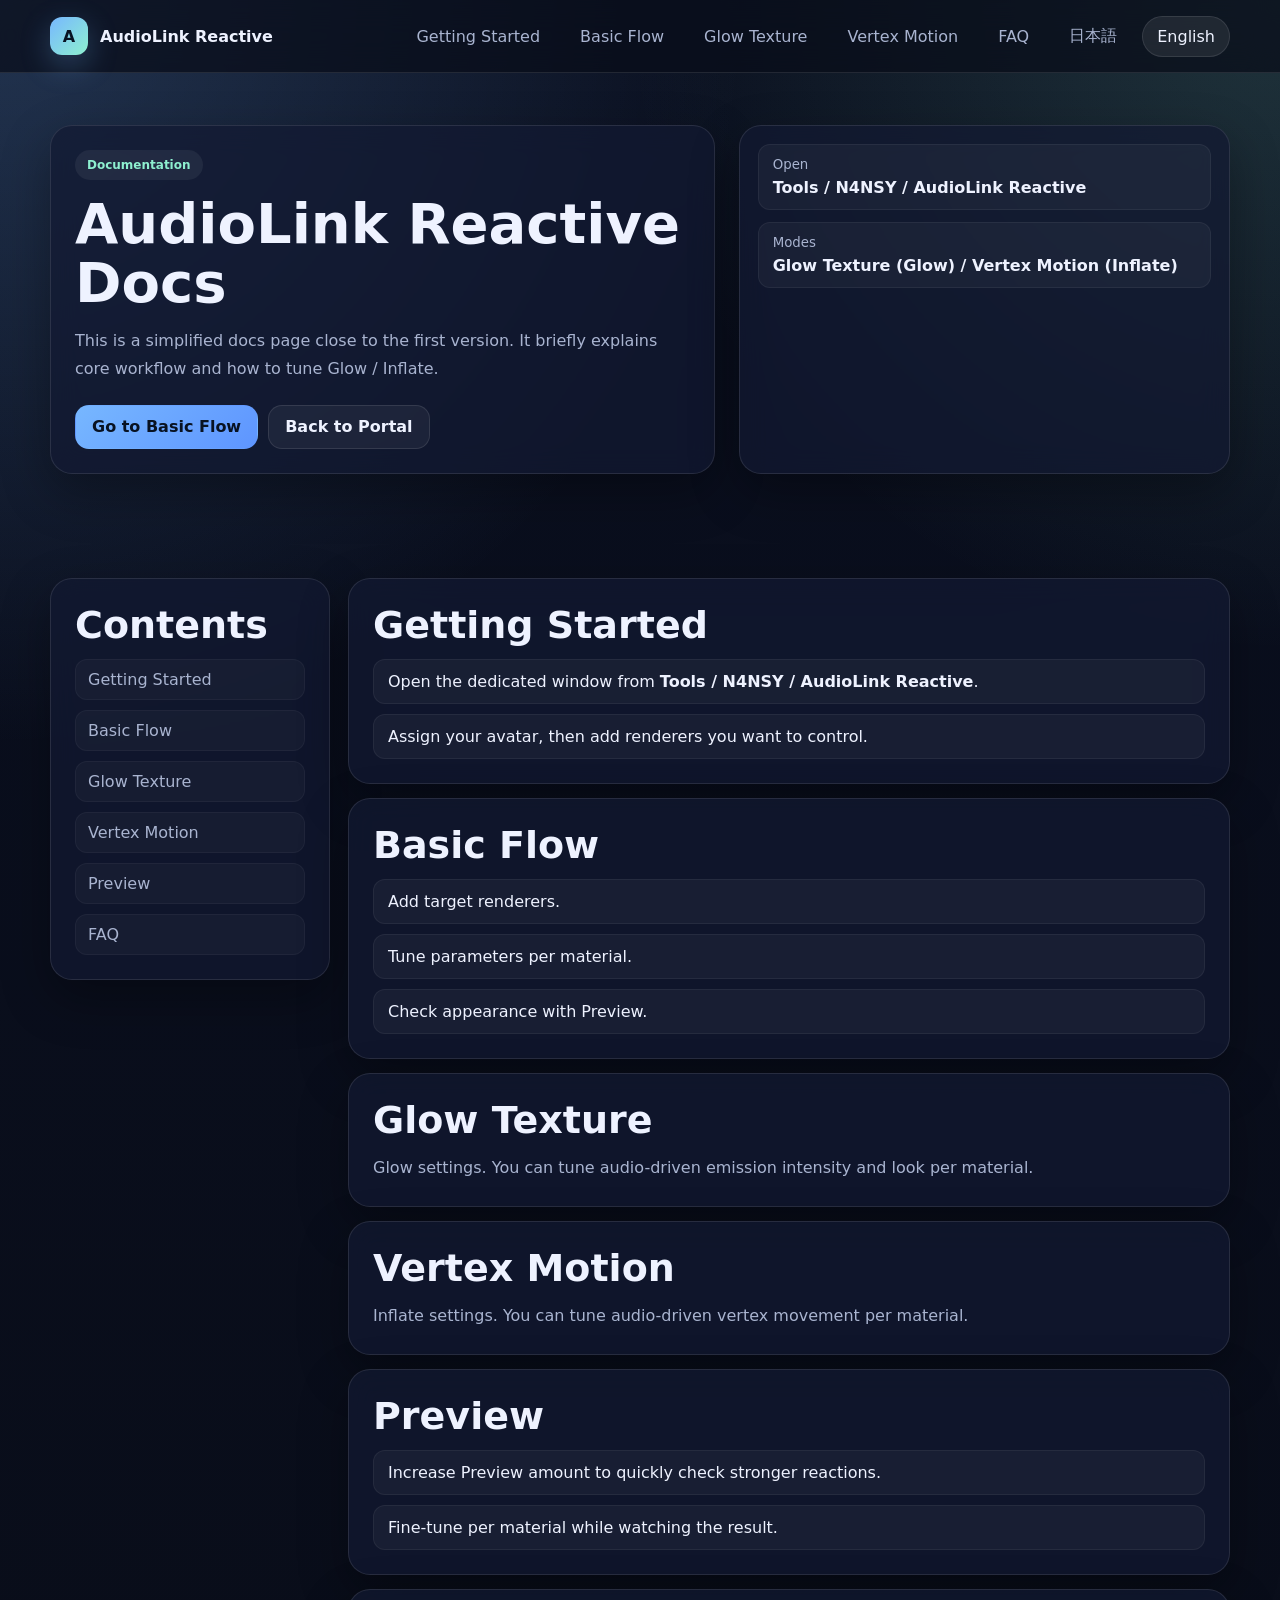
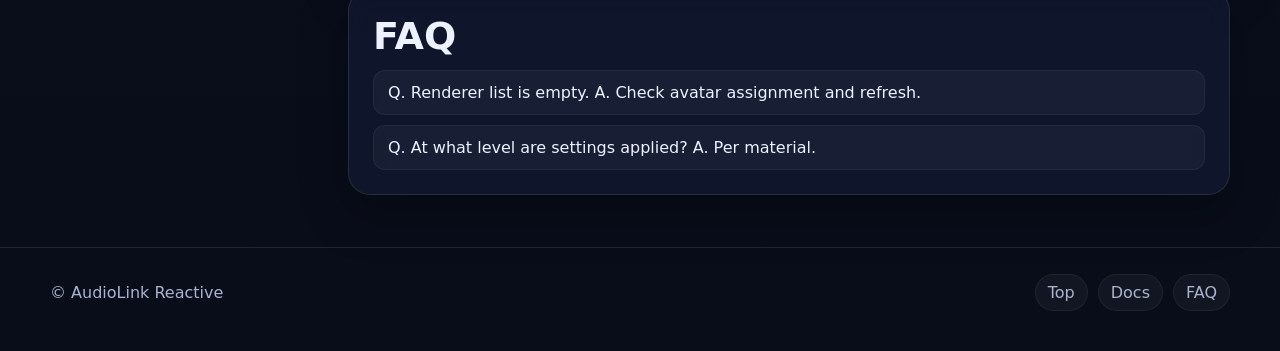
==== commit e0a14083: "Restore simplified initial portal/docs UI structure" ====
--- a/docs.html
+++ b/docs.html
@@ -18,8 +18,8 @@
       <nav class="nav-links">
         <a href="#start"><span data-lang="ja">はじめかた</span><span data-lang="en">Getting Started</span></a>
         <a href="#flow"><span data-lang="ja">基本の流れ</span><span data-lang="en">Basic Flow</span></a>
-        <a href="#glow"><span data-lang="ja">光らせる</span><span data-lang="en">Glow</span></a>
-        <a href="#inflate"><span data-lang="ja">膨らませる</span><span data-lang="en">Inflate</span></a>
+        <a href="#glow"><span data-lang="ja">発光テクスチャ</span><span data-lang="en">Glow Texture</span></a>
+        <a href="#vertex"><span data-lang="ja">頂点の動き</span><span data-lang="en">Vertex Motion</span></a>
         <a href="#faq"><span data-lang="ja">FAQ</span><span data-lang="en">FAQ</span></a>
         <div class="lang-switch">
           <button class="lang-btn" type="button" data-set-lang="ja">日本語</button>
@@ -35,23 +35,24 @@
         <article class="hero-main">
           <span class="eyebrow">Documentation</span>
           <h1>AudioLink Reactive Docs</h1>
-          <p class="lead" data-lang-block="ja">このページはAudioLink Reactiveの操作ガイドです。旧構成のまま、現在のWindow操作に合わせた内容だけを掲載しています。</p>
-          <p class="lead" data-lang-block="en">This page is the operation guide for AudioLink Reactive. It keeps the simple old structure and updates only current window-based workflow points.</p>
+          <p class="lead" data-lang-block="ja">初期版に近いシンプルな説明ページです。AudioLink Reactive の基本操作と、光らせる / 膨らませる の調整ポイントを短くまとめています。</p>
+          <p class="lead" data-lang-block="en">This is a simplified docs page close to the first version. It briefly explains core workflow and how to tune Glow / Inflate.</p>
           <div class="hero-actions">
             <a class="btn primary" href="#flow"><span data-lang="ja">基本の流れへ</span><span data-lang="en">Go to Basic Flow</span></a>
+            <a class="btn secondary" href="index.html"><span data-lang="ja">ポータルへ戻る</span><span data-lang="en">Back to Portal</span></a>
           </div>
         </article>
         <aside class="hero-side">
           <div class="stat">
             <small data-lang-block="ja">開き方</small>
-            <small data-lang-block="en">Open Window</small>
+            <small data-lang-block="en">Open</small>
             <strong>Tools / N4NSY / AudioLink Reactive</strong>
           </div>
           <div class="stat">
-            <small data-lang-block="ja">主な操作</small>
-            <small data-lang-block="en">Main Actions</small>
-            <strong data-lang-block="ja">Avatar指定 / Renderer追加 / Material調整 / Preview</strong>
-            <strong data-lang-block="en">Assign Avatar / Add Renderers / Tune Materials / Preview</strong>
+            <small data-lang-block="ja">対応</small>
+            <small data-lang-block="en">Modes</small>
+            <strong data-lang-block="ja">発光テクスチャ（光らせる）/ 頂点の動き（膨らませる）</strong>
+            <strong data-lang-block="en">Glow Texture (Glow) / Vertex Motion (Inflate)</strong>
           </div>
         </aside>
       </div>
@@ -61,14 +62,15 @@
       <div class="container docs-layout">
         <aside class="toc-wrap">
           <div class="toc-card">
-            <h2>Contents</h2>
+            <h2 data-lang-block="ja">目次</h2>
+            <h2 data-lang-block="en">Contents</h2>
             <ul class="toc-list">
-              <li><a href="#start">Getting Started</a></li>
-              <li><a href="#flow">Basic Flow</a></li>
-              <li><a href="#glow">Glow</a></li>
-              <li><a href="#inflate">Inflate</a></li>
+              <li><a href="#start"><span data-lang="ja">はじめかた</span><span data-lang="en">Getting Started</span></a></li>
+              <li><a href="#flow"><span data-lang="ja">基本の流れ</span><span data-lang="en">Basic Flow</span></a></li>
+              <li><a href="#glow"><span data-lang="ja">発光テクスチャ</span><span data-lang="en">Glow Texture</span></a></li>
+              <li><a href="#vertex"><span data-lang="ja">頂点の動き</span><span data-lang="en">Vertex Motion</span></a></li>
               <li><a href="#preview">Preview</a></li>
-              <li><a href="#faq">FAQ / Troubleshooting</a></li>
+              <li><a href="#faq">FAQ</a></li>
             </ul>
           </div>
         </aside>
@@ -77,58 +79,54 @@
           <section class="card" id="start">
             <h2 class="section-title"><span data-lang="ja">はじめかた</span><span data-lang="en">Getting Started</span></h2>
             <ul class="bullet-list">
-              <li data-lang-block="ja">Unity上部メニューの <strong>Tools / N4NSY / AudioLink Reactive</strong> から専用Windowを開きます。</li>
-              <li data-lang-block="en">Open the dedicated window from <strong>Tools / N4NSY / AudioLink Reactive</strong> in Unity.</li>
-              <li data-lang-block="ja">Avatar欄に対象Avatarを指定します。指定時に必要なセットアップが自動で行われます。</li>
-              <li data-lang-block="en">Assign your target avatar in the Avatar field. Required setup runs automatically.</li>
+              <li data-lang-block="ja">Unity の <strong>Tools / N4NSY / AudioLink Reactive</strong> から専用Windowを開きます。</li>
+              <li data-lang-block="en">Open the dedicated window from <strong>Tools / N4NSY / AudioLink Reactive</strong>.</li>
+              <li data-lang-block="ja">Avatarを指定し、対象にしたいRendererを追加します。</li>
+              <li data-lang-block="en">Assign your avatar, then add renderers you want to control.</li>
             </ul>
           </section>
 
           <section class="card" id="flow">
             <h2 class="section-title"><span data-lang="ja">基本の流れ</span><span data-lang="en">Basic Flow</span></h2>
             <ol class="steps">
-              <li data-lang-block="ja">レンダラー一覧から Avatar 配下の Renderer を選びます。</li>
-              <li data-lang-block="en">Select a renderer under the avatar from the renderer list.</li>
-              <li data-lang-block="ja">選択した Renderer を ALR 対象に追加します。</li>
-              <li data-lang-block="en">Add the selected renderer as an ALR target.</li>
-              <li data-lang-block="ja">対象Materialは <strong>Renderer名 / Material名</strong> で表示されます。</li>
-              <li data-lang-block="en">Target materials are shown as <strong>Renderer Name / Material Name</strong>.</li>
-              <li data-lang-block="ja">Materialごとに設定し、必要なら保存/読み込みを行います。</li>
-              <li data-lang-block="en">Configure each material, then save/load settings when needed.</li>
+              <li data-lang-block="ja">Rendererを追加する。</li>
+              <li data-lang-block="en">Add target renderers.</li>
+              <li data-lang-block="ja">Materialごとにパラメータを調整する。</li>
+              <li data-lang-block="en">Tune parameters per material.</li>
+              <li data-lang-block="ja">Previewで見た目を確認する。</li>
+              <li data-lang-block="en">Check appearance with Preview.</li>
             </ol>
           </section>
 
           <section class="card" id="glow">
-            <h2 class="section-title"><span data-lang="ja">光らせる</span><span data-lang="en">Glow</span></h2>
-            <p class="section-lead" data-lang-block="ja">反応の仕方で「光らせる」を選ぶと、音に合わせた発光表現を調整できます。</p>
-            <p class="section-lead" data-lang-block="en">Choose “Glow” in reaction mode to tune audio-driven emission behavior.</p>
+            <h2 class="section-title"><span data-lang="ja">発光テクスチャ</span><span data-lang="en">Glow Texture</span></h2>
+            <p class="section-lead" data-lang-block="ja">光らせる設定です。音に合わせた発光の強さや見え方をMaterial単位で調整できます。</p>
+            <p class="section-lead" data-lang-block="en">Glow settings. You can tune audio-driven emission intensity and look per material.</p>
           </section>
 
-          <section class="card" id="inflate">
-            <h2 class="section-title"><span data-lang="ja">膨らませる</span><span data-lang="en">Inflate</span></h2>
-            <p class="section-lead" data-lang-block="ja">反応の仕方で「膨らませる」を選ぶと、音に合わせたメッシュ変化を調整できます。</p>
-            <p class="section-lead" data-lang-block="en">Choose “Inflate” in reaction mode to tune audio-driven mesh deformation.</p>
+          <section class="card" id="vertex">
+            <h2 class="section-title"><span data-lang="ja">頂点の動き</span><span data-lang="en">Vertex Motion</span></h2>
+            <p class="section-lead" data-lang-block="ja">膨らませる設定です。音に合わせた頂点の動きをMaterial単位で調整できます。</p>
+            <p class="section-lead" data-lang-block="en">Inflate settings. You can tune audio-driven vertex movement per material.</p>
           </section>
 
           <section class="card" id="preview">
             <h2 class="section-title">Preview</h2>
             <ul class="bullet-list">
-              <li data-lang-block="ja">プレビュー有効 / プレビュー量 を使って見た目を確認します。</li>
-              <li data-lang-block="en">Use Preview Enabled / Preview Amount to check visuals.</li>
-              <li data-lang-block="ja">表示がおかしい場合は更新ボタンで再同期します。</li>
-              <li data-lang-block="en">If display looks wrong, press Refresh to resync.</li>
+              <li data-lang-block="ja">プレビュー量を上げると、変化の強さをすぐ確認できます。</li>
+              <li data-lang-block="en">Increase Preview amount to quickly check stronger reactions.</li>
+              <li data-lang-block="ja">見た目を確認しながら、Material単位で微調整してください。</li>
+              <li data-lang-block="en">Fine-tune per material while watching the result.</li>
             </ul>
           </section>
 
           <section class="card" id="faq">
-            <h2 class="section-title"><span data-lang="ja">FAQ / Troubleshooting</span><span data-lang="en">FAQ / Troubleshooting</span></h2>
+            <h2 class="section-title">FAQ</h2>
             <ul class="bullet-list">
-              <li data-lang-block="ja">Renderer一覧が空の場合: Avatar欄の指定を確認し、更新ボタンを押してください。</li>
-              <li data-lang-block="en">If renderer list is empty: verify Avatar assignment and press Refresh.</li>
-              <li data-lang-block="ja">対象Materialが出ない場合: 先にRendererをALR対象へ追加してください。</li>
-              <li data-lang-block="en">If no target material appears: add a renderer to ALR targets first.</li>
-              <li data-lang-block="ja">保存/読み込みはMaterial単位です。</li>
-              <li data-lang-block="en">Save/Load works per material.</li>
+              <li data-lang-block="ja">Q. Rendererが表示されません。 A. Avatar指定を確認して再読み込みしてください。</li>
+              <li data-lang-block="en">Q. Renderer list is empty. A. Check avatar assignment and refresh.</li>
+              <li data-lang-block="ja">Q. 設定はどの単位ですか？ A. Material単位です。</li>
+              <li data-lang-block="en">Q. At what level are settings applied? A. Per material.</li>
             </ul>
           </section>
         </div>
@@ -142,7 +140,7 @@
       <div class="footer-links">
         <a href="index.html">Top</a>
         <a href="#flow">Docs</a>
-        <a href="#faq">Troubleshooting</a>
+        <a href="#faq">FAQ</a>
       </div>
     </div>
   </footer>
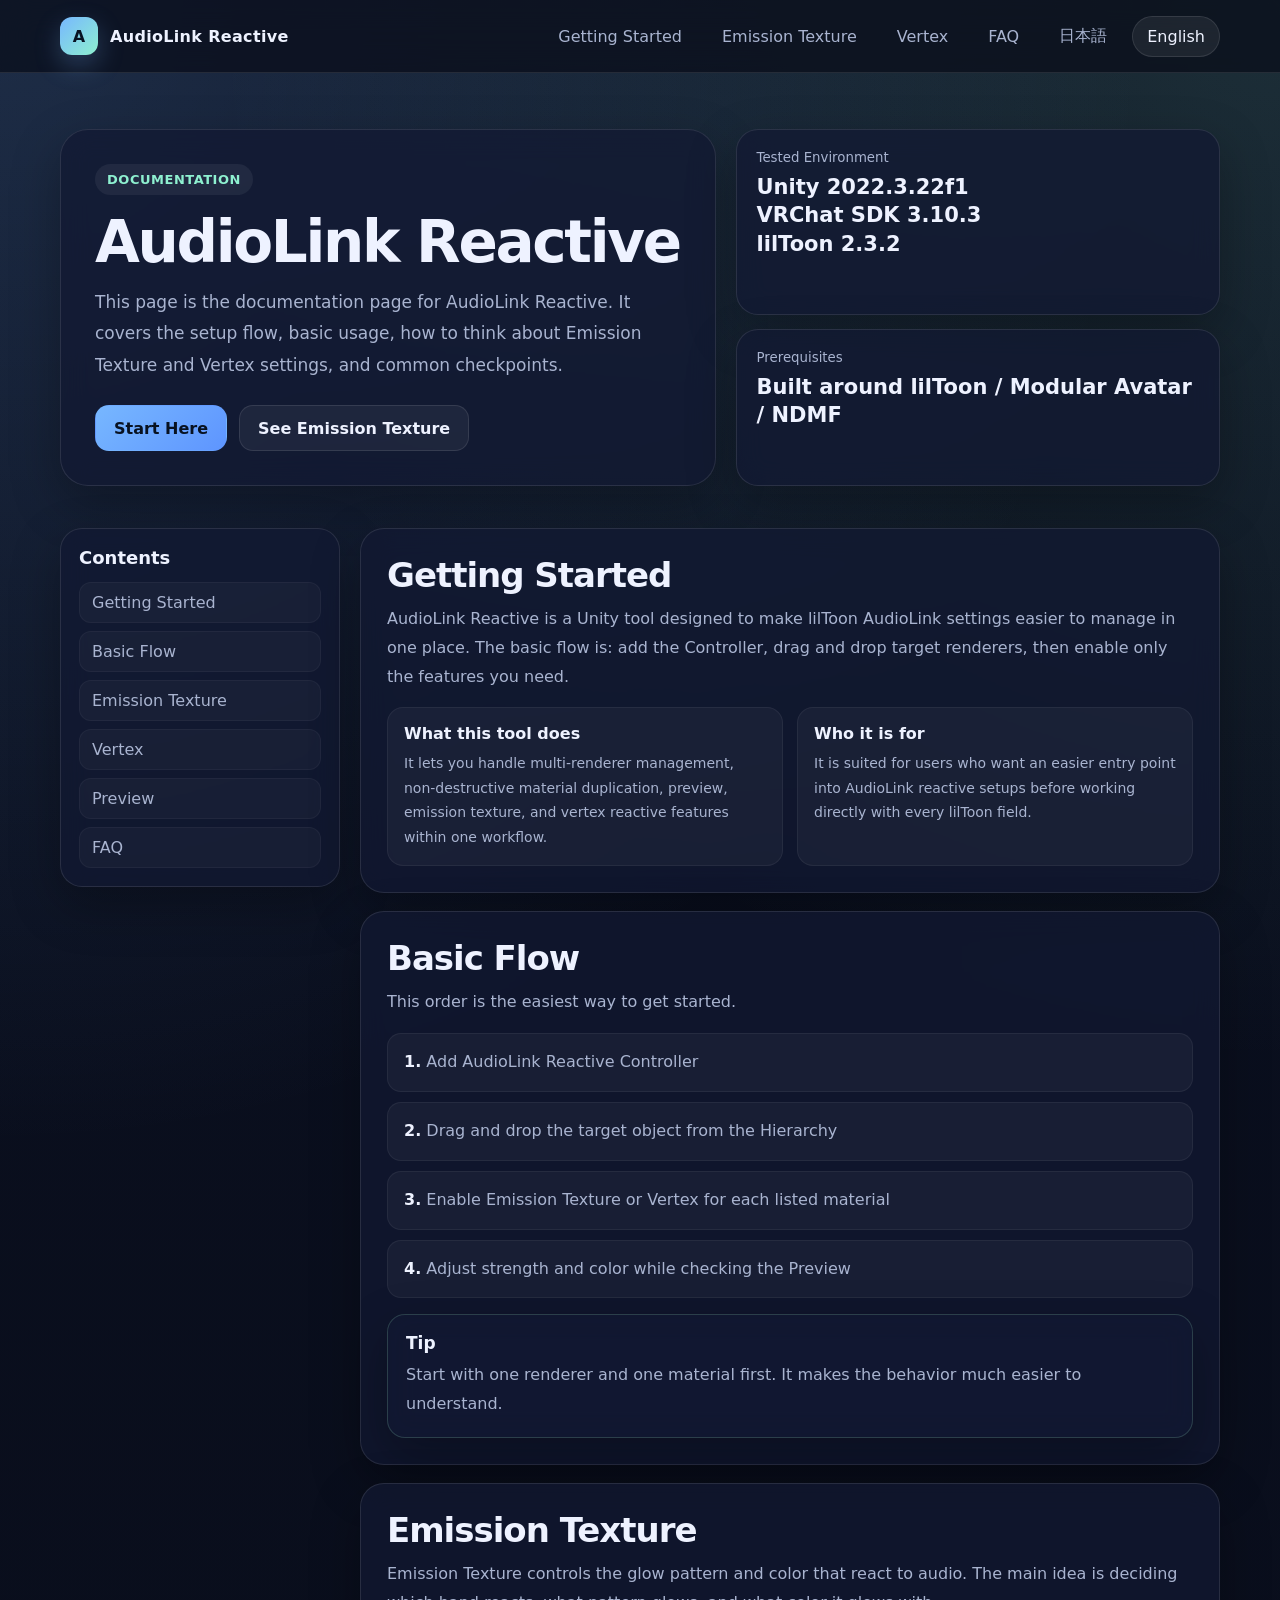
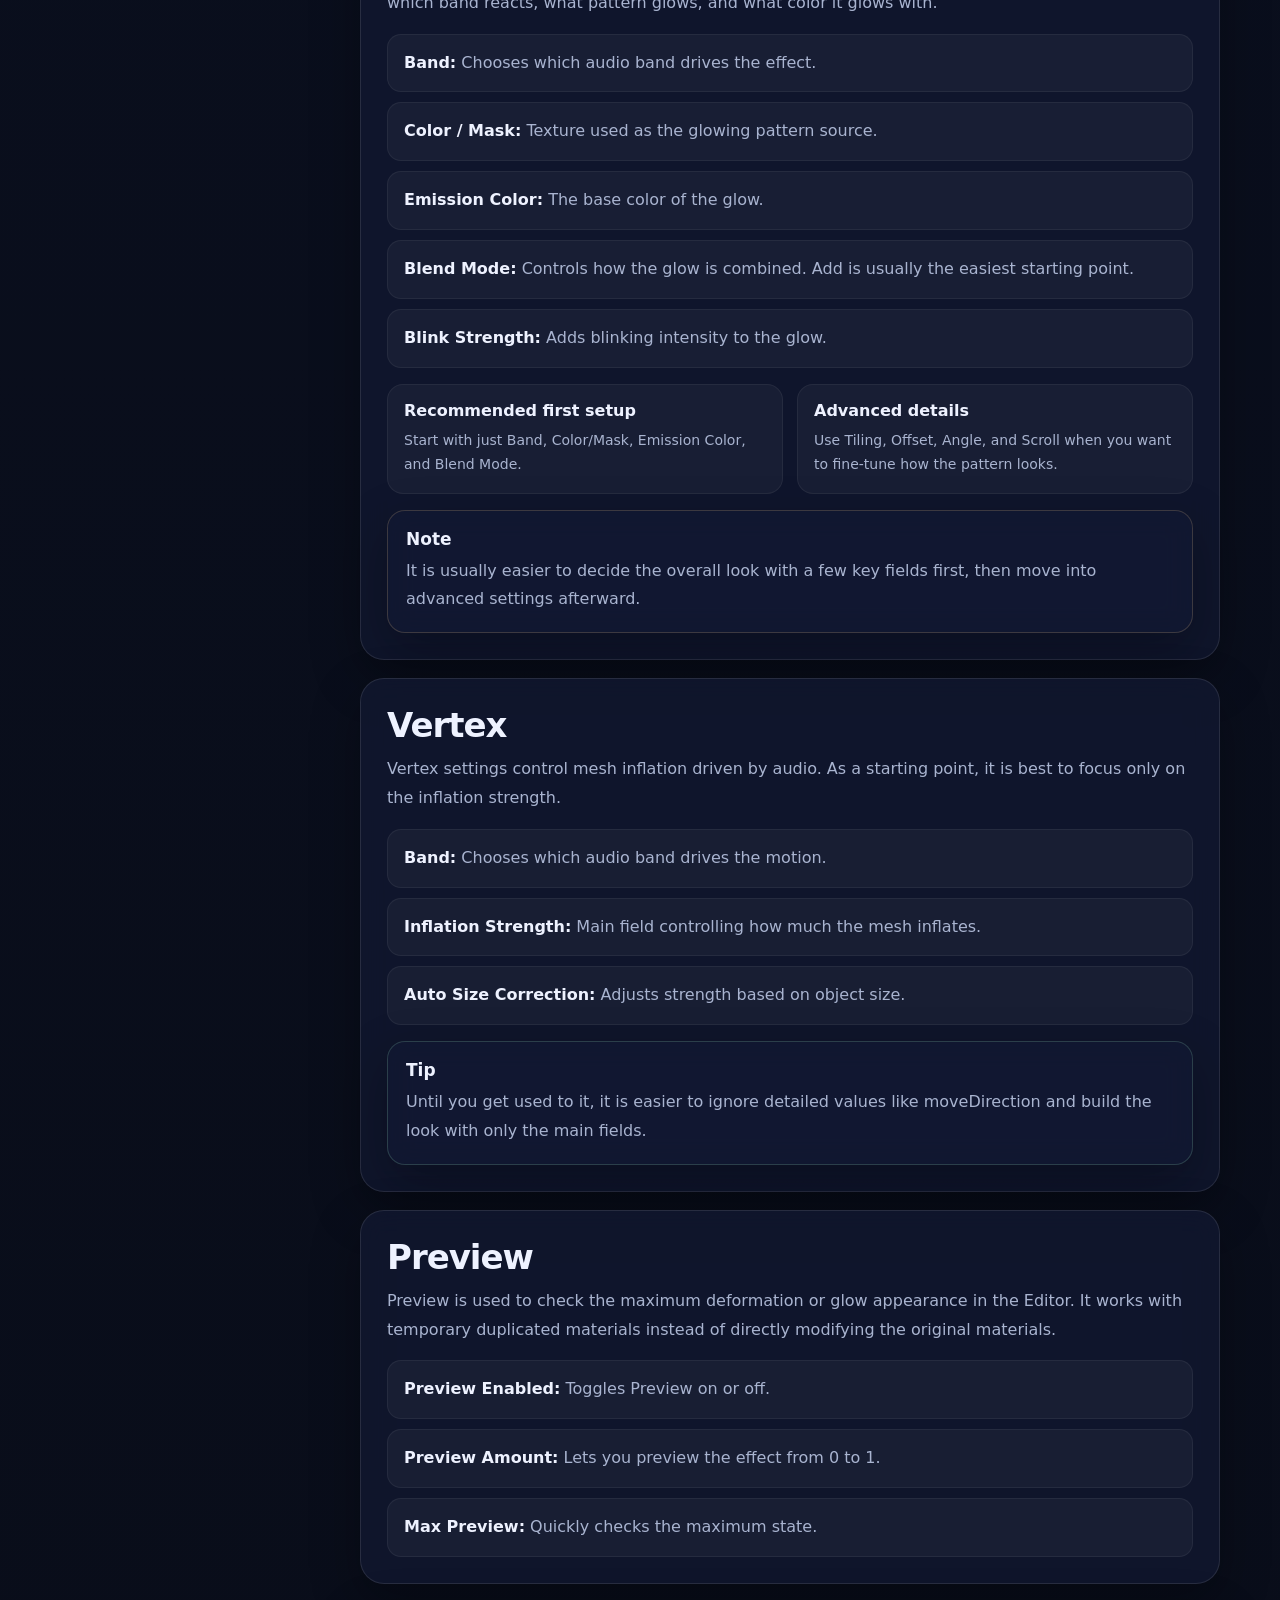
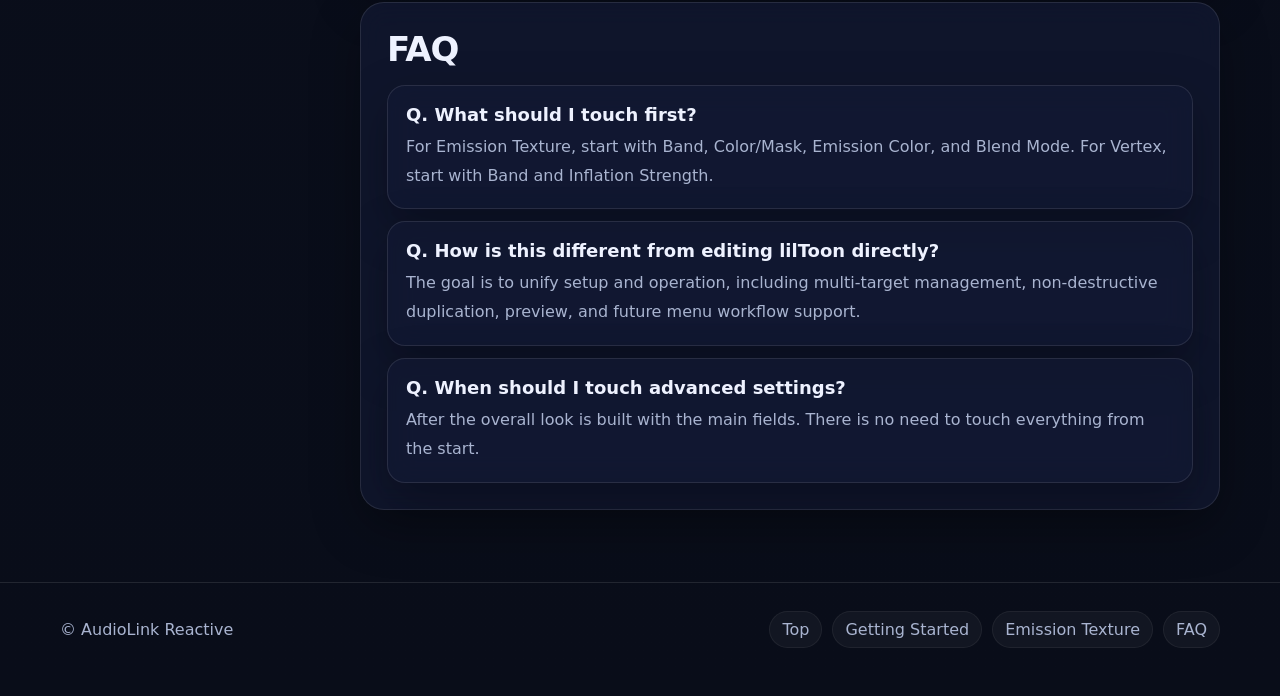
==== commit 10996140: "Restore initial ALR site files" ====
--- a/docs.html
+++ b/docs.html
@@ -3,28 +3,452 @@
 <head>
   <meta charset="UTF-8" />
   <meta name="viewport" content="width=device-width, initial-scale=1.0" />
-  <title>AudioLink Reactive | Docs</title>
+  <title>AudioLink Reactive | Documentation</title>
   <link rel="icon" type="image/png" href="favicon.png" sizes="32x32" />
   <link rel="apple-touch-icon" href="apple-touch-icon.png" />
-  <link rel="stylesheet" href="css/style.css" />
+  <link rel="icon" type="image/png" href="favicon.png" sizes="32x32" />
+  <link rel="apple-touch-icon" href="apple-touch-icon.png" />
+  <style>
+    :root {
+      --bg: #0b1020;
+      --panel: rgba(18, 25, 51, 0.74);
+      --panel-2: rgba(255,255,255,0.04);
+      --text: #eef2ff;
+      --muted: #a9b4d0;
+      --line: rgba(255,255,255,0.1);
+      --accent: #77b7ff;
+      --accent-2: #8ef0d0;
+      --ok: #9ef3bf;
+      --warn: #ffd38a;
+      --shadow: 0 18px 50px rgba(0,0,0,0.28);
+      --radius: 22px;
+      --radius-sm: 14px;
+      --max: 1160px;
+    }
+
+    * { box-sizing: border-box; }
+    html { scroll-behavior: smooth; }
+    body {
+      margin: 0;
+      font-family: Inter, "Hiragino Sans", "Noto Sans JP", system-ui, sans-serif;
+      color: var(--text);
+      background:
+        radial-gradient(circle at top left, rgba(119,183,255,0.18), transparent 28%),
+        radial-gradient(circle at top right, rgba(142,240,208,0.14), transparent 26%),
+        linear-gradient(180deg, #0a0f1f 0%, #090d19 100%);
+      min-height: 100vh;
+    }
+
+    a { color: inherit; text-decoration: none; }
+
+    .container {
+      width: min(calc(100% - 32px), var(--max));
+      margin: 0 auto;
+    }
+
+    .nav {
+      position: sticky;
+      top: 0;
+      z-index: 50;
+      backdrop-filter: blur(16px);
+      background: rgba(9, 13, 25, 0.72);
+      border-bottom: 1px solid var(--line);
+    }
+
+    .nav-inner {
+      min-height: 72px;
+      display: flex;
+      align-items: center;
+      justify-content: space-between;
+      gap: 14px;
+    }
+
+    .brand {
+      display: flex;
+      align-items: center;
+      gap: 12px;
+      font-weight: 800;
+      letter-spacing: 0.02em;
+    }
+
+    .brand-mark {
+      width: 38px;
+      height: 38px;
+      border-radius: 12px;
+      background: linear-gradient(135deg, var(--accent), var(--accent-2));
+      box-shadow: 0 10px 26px rgba(119,183,255,0.26);
+      display: grid;
+      place-items: center;
+      color: #081222;
+      font-weight: 900;
+    }
+
+    .nav-links {
+      display: flex;
+      align-items: center;
+      gap: 10px;
+      flex-wrap: wrap;
+    }
+
+    .nav-links a, .lang-btn {
+      color: var(--muted);
+      padding: 10px 14px;
+      border-radius: 999px;
+      transition: .18s ease;
+      background: transparent;
+      border: 1px solid transparent;
+      cursor: pointer;
+      font: inherit;
+    }
+
+    .nav-links a:hover, .lang-btn:hover, .lang-btn.active {
+      color: var(--text);
+      background: rgba(255,255,255,0.07);
+      border-color: var(--line);
+    }
+
+    .hero {
+      padding: 56px 0 24px;
+    }
+
+    .hero-card, .side-card, .card, .toc-card, .tip, .faq-item {
+      background: var(--panel);
+      border: 1px solid var(--line);
+      backdrop-filter: blur(14px);
+      box-shadow: var(--shadow);
+    }
+
+    .hero-grid {
+      display: grid;
+      grid-template-columns: 1.15fr 0.85fr;
+      gap: 20px;
+    }
+
+    .hero-card {
+      border-radius: 28px;
+      padding: 34px;
+    }
+
+    .eyebrow {
+      display: inline-flex;
+      align-items: center;
+      gap: 8px;
+      padding: 8px 12px;
+      border-radius: 999px;
+      background: rgba(255,255,255,0.06);
+      color: var(--accent-2);
+      font-size: 13px;
+      font-weight: 700;
+      text-transform: uppercase;
+      letter-spacing: .04em;
+    }
+
+    h1 {
+      margin: 18px 0 14px;
+      font-size: clamp(32px, 6vw, 58px);
+      line-height: 1.03;
+      letter-spacing: -0.04em;
+    }
+
+    .lead {
+      margin: 0;
+      color: var(--muted);
+      line-height: 1.85;
+      font-size: 17px;
+    }
+
+    .hero-actions {
+      margin-top: 24px;
+      display: flex;
+      gap: 12px;
+      flex-wrap: wrap;
+    }
+
+    .btn {
+      display: inline-flex;
+      align-items: center;
+      justify-content: center;
+      min-height: 46px;
+      padding: 0 18px;
+      border-radius: 14px;
+      border: 1px solid transparent;
+      font-weight: 700;
+      transition: .18s ease;
+    }
+
+    .btn.primary {
+      background: linear-gradient(135deg, var(--accent), #5e95ff);
+      color: #081222;
+    }
+
+    .btn.secondary {
+      background: rgba(255,255,255,0.05);
+      border-color: var(--line);
+      color: var(--text);
+    }
+
+    .side-stack {
+      display: grid;
+      gap: 14px;
+    }
+
+    .side-card {
+      border-radius: 22px;
+      padding: 20px;
+    }
+
+    .side-card small {
+      display: block;
+      color: var(--muted);
+      margin-bottom: 8px;
+    }
+
+    .side-card strong {
+      display: block;
+      font-size: 21px;
+      line-height: 1.35;
+    }
+
+    .layout {
+      padding: 18px 0 72px;
+    }
+
+    .docs-layout {
+      display: grid;
+      grid-template-columns: 280px minmax(0, 1fr);
+      gap: 20px;
+      align-items: start;
+    }
+
+    .toc-wrap {
+      position: sticky;
+      top: 92px;
+    }
+
+    .toc-card {
+      border-radius: 22px;
+      padding: 18px;
+    }
+
+    .toc-card h2 {
+      margin: 0 0 14px;
+      font-size: 18px;
+    }
+
+    .toc-list {
+      display: grid;
+      gap: 8px;
+      margin: 0;
+      padding: 0;
+      list-style: none;
+    }
+
+    .toc-list a {
+      display: block;
+      padding: 10px 12px;
+      border-radius: 12px;
+      color: var(--muted);
+      background: rgba(255,255,255,0.03);
+      border: 1px solid rgba(255,255,255,0.04);
+      transition: .18s ease;
+    }
+
+    .toc-list a:hover {
+      color: var(--text);
+      background: rgba(255,255,255,0.06);
+    }
+
+    .content {
+      display: grid;
+      gap: 18px;
+    }
+
+    .card {
+      border-radius: 24px;
+      padding: 26px;
+    }
+
+    .section-title {
+      margin: 0 0 10px;
+      font-size: clamp(24px, 3vw, 34px);
+      letter-spacing: -0.03em;
+    }
+
+    .section-lead {
+      margin: 0;
+      color: var(--muted);
+      line-height: 1.8;
+    }
+
+    .grid-2 {
+      display: grid;
+      grid-template-columns: 1fr 1fr;
+      gap: 14px;
+      margin-top: 16px;
+    }
+
+    .mini {
+      padding: 16px;
+      border-radius: 16px;
+      background: var(--panel-2);
+      border: 1px solid rgba(255,255,255,0.06);
+    }
+
+    .mini strong {
+      display: block;
+      margin-bottom: 8px;
+      font-size: 16px;
+    }
+
+    .mini p {
+      margin: 0;
+      color: var(--muted);
+      line-height: 1.75;
+      font-size: 14px;
+    }
+
+    .steps, .bullet-list, .field-list {
+      display: grid;
+      gap: 10px;
+      margin: 16px 0 0;
+      padding: 0;
+      list-style: none;
+    }
+
+    .steps li, .bullet-list li, .field-list li {
+      padding: 14px 16px;
+      border-radius: 14px;
+      background: rgba(255,255,255,0.04);
+      border: 1px solid rgba(255,255,255,0.06);
+      color: var(--muted);
+      line-height: 1.8;
+    }
+
+    .steps strong, .bullet-list strong, .field-list strong {
+      color: var(--text);
+    }
+
+    .tip {
+      border-radius: 18px;
+      padding: 18px;
+      margin-top: 16px;
+    }
+
+    .tip.ok { border-color: rgba(158,243,191,0.18); }
+    .tip.warn { border-color: rgba(255,211,138,0.18); }
+
+    .tip strong {
+      display: block;
+      margin-bottom: 8px;
+      font-size: 17px;
+    }
+
+    .tip p {
+      margin: 0;
+      color: var(--muted);
+      line-height: 1.8;
+    }
+
+    .faq {
+      display: grid;
+      gap: 12px;
+      margin-top: 16px;
+    }
+
+    .faq-item {
+      border-radius: 18px;
+      padding: 18px;
+    }
+
+    .faq-item h3 {
+      margin: 0 0 8px;
+      font-size: 18px;
+    }
+
+    .faq-item p {
+      margin: 0;
+      color: var(--muted);
+      line-height: 1.8;
+    }
+
+    footer {
+      border-top: 1px solid var(--line);
+      padding: 28px 0 48px;
+      color: var(--muted);
+    }
+
+    .footer-inner {
+      display: flex;
+      justify-content: space-between;
+      align-items: center;
+      gap: 16px;
+      flex-wrap: wrap;
+    }
+
+    .footer-links {
+      display: flex;
+      gap: 10px;
+      flex-wrap: wrap;
+    }
+
+    .footer-links a {
+      padding: 8px 12px;
+      border-radius: 999px;
+      background: rgba(255,255,255,0.04);
+      border: 1px solid rgba(255,255,255,0.06);
+    }
+
+    [data-lang] { display: none !important; }
+    [data-lang-block] { display: none !important; }
+    html[data-current-lang="ja"] [data-lang="ja"],
+    html[data-current-lang="en"] [data-lang="en"] { display: inline !important; }
+    html[data-current-lang="ja"] [data-lang-block="ja"],
+    html[data-current-lang="en"] [data-lang-block="en"] { display: block !important; }
+
+    @media (max-width: 980px) {
+      .hero-grid,
+      .docs-layout,
+      .grid-2 {
+        grid-template-columns: 1fr;
+      }
+
+      .toc-wrap {
+        position: static;
+      }
+    }
+
+    @media (max-width: 720px) {
+      .nav-inner {
+        min-height: 64px;
+        align-items: flex-start;
+        padding-top: 12px;
+        padding-bottom: 12px;
+      }
+
+      .hero-card, .side-card, .card, .toc-card, .tip, .faq-item {
+        border-radius: 20px;
+      }
+
+      .hero-card {
+        padding: 24px;
+      }
+    }
+  </style>
 </head>
 <body>
   <header class="nav">
     <div class="container nav-inner">
-      <a class="brand" href="index.html">
+      <a class="brand" href="#top">
         <span class="brand-mark">A</span>
         <span>AudioLink Reactive</span>
       </a>
       <nav class="nav-links">
-        <a href="#start"><span data-lang="ja">はじめかた</span><span data-lang="en">Getting Started</span></a>
-        <a href="#flow"><span data-lang="ja">基本の流れ</span><span data-lang="en">Basic Flow</span></a>
-        <a href="#glow"><span data-lang="ja">発光テクスチャ</span><span data-lang="en">Glow Texture</span></a>
-        <a href="#vertex"><span data-lang="ja">頂点の動き</span><span data-lang="en">Vertex Motion</span></a>
-        <a href="#faq"><span data-lang="ja">FAQ</span><span data-lang="en">FAQ</span></a>
-        <div class="lang-switch">
-          <button class="lang-btn" type="button" data-set-lang="ja">日本語</button>
-          <button class="lang-btn" type="button" data-set-lang="en">English</button>
-        </div>
+        <a href="#getting-started"><span data-lang="ja">はじめかた</span><span data-lang="en">Getting Started</span></a>
+        <a href="#emission"><span data-lang="ja">発光テクスチャ</span><span data-lang="en">Emission Texture</span></a>
+        <a href="#vertex"><span data-lang="ja">頂点の動き</span><span data-lang="en">Vertex</span></a>
+        <a href="#faq"><span data-lang="ja">よくある質問</span><span data-lang="en">FAQ</span></a>
+        <button class="lang-btn" type="button" data-set-lang="ja">日本語</button>
+        <button class="lang-btn" type="button" data-set-lang="en">English</button>
       </nav>
     </div>
   </header>
@@ -32,29 +456,35 @@
   <main id="top">
     <section class="hero">
       <div class="container hero-grid">
-        <article class="hero-main">
+        <div class="hero-card">
           <span class="eyebrow">Documentation</span>
-          <h1>AudioLink Reactive Docs</h1>
-          <p class="lead" data-lang-block="ja">初期版に近いシンプルな説明ページです。AudioLink Reactive の基本操作と、光らせる / 膨らませる の調整ポイントを短くまとめています。</p>
-          <p class="lead" data-lang-block="en">This is a simplified docs page close to the first version. It briefly explains core workflow and how to tune Glow / Inflate.</p>
+          <h1>AudioLink Reactive</h1>
+          <p class="lead" data-lang-block="ja">
+            このページは AudioLink Reactive の説明書ページです。導入の流れ、基本的な使い方、発光テクスチャと頂点の設定の考え方、よくある確認ポイントをまとめています。
+          </p>
+          <p class="lead" data-lang-block="en">
+            This page is the documentation page for AudioLink Reactive. It covers the setup flow, basic usage, how to think about Emission Texture and Vertex settings, and common checkpoints.
+          </p>
           <div class="hero-actions">
-            <a class="btn primary" href="#flow"><span data-lang="ja">基本の流れへ</span><span data-lang="en">Go to Basic Flow</span></a>
-            <a class="btn secondary" href="index.html"><span data-lang="ja">ポータルへ戻る</span><span data-lang="en">Back to Portal</span></a>
+            <a class="btn primary" href="#getting-started"><span data-lang="ja">まず読む</span><span data-lang="en">Start Here</span></a>
+            <a class="btn secondary" href="#emission"><span data-lang="ja">発光テクスチャを見る</span><span data-lang="en">See Emission Texture</span></a>
           </div>
-        </article>
-        <aside class="hero-side">
-          <div class="stat">
-            <small data-lang-block="ja">開き方</small>
-            <small data-lang-block="en">Open</small>
-            <strong>Tools / N4NSY / AudioLink Reactive</strong>
+        </div>
+        <div class="side-stack">
+          <div class="side-card">
+            <small data-lang-block="ja">動作確認環境</small>
+            <small data-lang-block="en">Tested Environment</small>
+            <strong>Unity 2022.3.22f1</strong>
+            <strong>VRChat SDK 3.10.3</strong>
+            <strong>lilToon 2.3.2</strong>
           </div>
-          <div class="stat">
-            <small data-lang-block="ja">対応</small>
-            <small data-lang-block="en">Modes</small>
-            <strong data-lang-block="ja">発光テクスチャ（光らせる）/ 頂点の動き（膨らませる）</strong>
-            <strong data-lang-block="en">Glow Texture (Glow) / Vertex Motion (Inflate)</strong>
+          <div class="side-card">
+            <small data-lang-block="ja">前提</small>
+            <small data-lang-block="en">Prerequisites</small>
+            <strong data-lang-block="ja">lilToon / Modular Avatar / NDMF 前提</strong>
+            <strong data-lang-block="en">Built around lilToon / Modular Avatar / NDMF</strong>
           </div>
-        </aside>
+        </div>
       </div>
     </section>
 
@@ -62,72 +492,179 @@
       <div class="container docs-layout">
         <aside class="toc-wrap">
           <div class="toc-card">
-            <h2 data-lang-block="ja">目次</h2>
-            <h2 data-lang-block="en">Contents</h2>
+            <h2><span data-lang="ja">目次</span><span data-lang="en">Contents</span></h2>
             <ul class="toc-list">
-              <li><a href="#start"><span data-lang="ja">はじめかた</span><span data-lang="en">Getting Started</span></a></li>
-              <li><a href="#flow"><span data-lang="ja">基本の流れ</span><span data-lang="en">Basic Flow</span></a></li>
-              <li><a href="#glow"><span data-lang="ja">発光テクスチャ</span><span data-lang="en">Glow Texture</span></a></li>
-              <li><a href="#vertex"><span data-lang="ja">頂点の動き</span><span data-lang="en">Vertex Motion</span></a></li>
-              <li><a href="#preview">Preview</a></li>
-              <li><a href="#faq">FAQ</a></li>
+              <li><a href="#getting-started"><span data-lang="ja">はじめかた</span><span data-lang="en">Getting Started</span></a></li>
+              <li><a href="#basic-flow"><span data-lang="ja">基本の流れ</span><span data-lang="en">Basic Flow</span></a></li>
+              <li><a href="#emission"><span data-lang="ja">発光テクスチャ</span><span data-lang="en">Emission Texture</span></a></li>
+              <li><a href="#vertex"><span data-lang="ja">頂点の動き</span><span data-lang="en">Vertex</span></a></li>
+              <li><a href="#preview"><span data-lang="ja">Preview</span><span data-lang="en">Preview</span></a></li>
+              <li><a href="#faq"><span data-lang="ja">よくある質問</span><span data-lang="en">FAQ</span></a></li>
             </ul>
           </div>
         </aside>
 
         <div class="content">
-          <section class="card" id="start">
+          <section class="card" id="getting-started">
             <h2 class="section-title"><span data-lang="ja">はじめかた</span><span data-lang="en">Getting Started</span></h2>
+            <p class="section-lead" data-lang-block="ja">
+              AudioLink Reactive は、lilToon の AudioLink 設定をまとめて扱いやすくするための Unity ツールです。まずは Controller を追加し、対象の Renderer をドラッグ＆ドロップして、必要な項目だけ有効にする流れになります。
+            </p>
+            <p class="section-lead" data-lang-block="en">
+              AudioLink Reactive is a Unity tool designed to make lilToon AudioLink settings easier to manage in one place. The basic flow is: add the Controller, drag and drop target renderers, then enable only the features you need.
+            </p>
+
+            <div class="grid-2">
+              <div class="mini">
+                <strong data-lang-block="ja">このツールでできること</strong>
+                <strong data-lang-block="en">What this tool does</strong>
+                <p data-lang-block="ja">複数 Renderer 管理、非破壊マテリアル複製、Preview、発光テクスチャ、頂点リアクティブを1つの流れで扱えます。</p>
+                <p data-lang-block="en">It lets you handle multi-renderer management, non-destructive material duplication, preview, emission texture, and vertex reactive features within one workflow.</p>
+              </div>
+              <div class="mini">
+                <strong data-lang-block="ja">向いている人</strong>
+                <strong data-lang-block="en">Who it is for</strong>
+                <p data-lang-block="ja">lilToon を直接細かく触る前に、まず AudioLink リアクティブを導入しやすくしたい人に向いています。</p>
+                <p data-lang-block="en">It is suited for users who want an easier entry point into AudioLink reactive setups before working directly with every lilToon field.</p>
+              </div>
+            </div>
+          </section>
+
+          <section class="card" id="basic-flow">
+            <h2 class="section-title"><span data-lang="ja">基本の流れ</span><span data-lang="en">Basic Flow</span></h2>
+            <p class="section-lead" data-lang-block="ja">最初は次の順番で進めると分かりやすいです。</p>
+            <p class="section-lead" data-lang-block="en">This order is the easiest way to get started.</p>
+            <ol class="steps">
+              <li data-lang-block="ja"><strong>1.</strong> AudioLink Reactive Controller を追加する</li>
+              <li data-lang-block="en"><strong>1.</strong> Add AudioLink Reactive Controller</li>
+              <li data-lang-block="ja"><strong>2.</strong> Hierarchy から対象のオブジェクトをドラッグ＆ドロップする</li>
+              <li data-lang-block="en"><strong>2.</strong> Drag and drop the target object from the Hierarchy</li>
+              <li data-lang-block="ja"><strong>3.</strong> 一覧に出たマテリアルごとに、発光テクスチャや頂点を有効にする</li>
+              <li data-lang-block="en"><strong>3.</strong> Enable Emission Texture or Vertex for each listed material</li>
+              <li data-lang-block="ja"><strong>4.</strong> Preview を見ながら強さや色を調整する</li>
+              <li data-lang-block="en"><strong>4.</strong> Adjust strength and color while checking the Preview</li>
+            </ol>
+
+            <div class="tip ok">
+              <strong data-lang-block="ja">ポイント</strong>
+              <strong data-lang-block="en">Tip</strong>
+              <p data-lang-block="ja">最初は 1つの Renderer、1つのマテリアルだけで試すと挙動を把握しやすいです。</p>
+              <p data-lang-block="en">Start with one renderer and one material first. It makes the behavior much easier to understand.</p>
+            </div>
+          </section>
+
+          <section class="card" id="emission">
+            <h2 class="section-title"><span data-lang="ja">発光テクスチャ</span><span data-lang="en">Emission Texture</span></h2>
+            <p class="section-lead" data-lang-block="ja">
+              発光テクスチャでは、音に反応して光る模様や色を設定します。基本は「どの音に反応するか」「どんな模様で光るか」「どんな色で光るか」を決めるイメージです。
+            </p>
+            <p class="section-lead" data-lang-block="en">
+              Emission Texture controls the glow pattern and color that react to audio. The main idea is deciding which band reacts, what pattern glows, and what color it glows with.
+            </p>
+
+            <ul class="field-list">
+              <li data-lang-block="ja"><strong>帯域:</strong> どの音域に反応させるかを決めます。</li>
+              <li data-lang-block="en"><strong>Band:</strong> Chooses which audio band drives the effect.</li>
+              <li data-lang-block="ja"><strong>色 / マスク:</strong> 光る模様の元になるテクスチャです。</li>
+              <li data-lang-block="en"><strong>Color / Mask:</strong> Texture used as the glowing pattern source.</li>
+              <li data-lang-block="ja"><strong>発光色:</strong> 光る色の基準です。</li>
+              <li data-lang-block="en"><strong>Emission Color:</strong> The base color of the glow.</li>
+              <li data-lang-block="ja"><strong>合成モード:</strong> 光り方の重ね方です。通常は加算を基準に考えると分かりやすいです。</li>
+              <li data-lang-block="en"><strong>Blend Mode:</strong> Controls how the glow is combined. Add is usually the easiest starting point.</li>
+              <li data-lang-block="ja"><strong>点滅の強さ:</strong> 発光の明滅感を足したい時に使います。</li>
+              <li data-lang-block="en"><strong>Blink Strength:</strong> Adds blinking intensity to the glow.</li>
+            </ul>
+
+            <div class="grid-2">
+              <div class="mini">
+                <strong data-lang-block="ja">最初のおすすめ</strong>
+                <strong data-lang-block="en">Recommended first setup</strong>
+                <p data-lang-block="ja">まずは 帯域 / 色・マスク / 発光色 / 合成モード だけで組むと分かりやすいです。</p>
+                <p data-lang-block="en">Start with just Band, Color/Mask, Emission Color, and Blend Mode.</p>
+              </div>
+              <div class="mini">
+                <strong data-lang-block="ja">詳細設定</strong>
+                <strong data-lang-block="en">Advanced details</strong>
+                <p data-lang-block="ja">Tiling、Offset、角度、スクロールなどは、模様の見え方を詰めたい時に触ります。</p>
+                <p data-lang-block="en">Use Tiling, Offset, Angle, and Scroll when you want to fine-tune how the pattern looks.</p>
+              </div>
+            </div>
+
+            <div class="tip warn">
+              <strong data-lang-block="ja">注意</strong>
+              <strong data-lang-block="en">Note</strong>
+              <p data-lang-block="ja">最初から全部の項目を触るより、少ない項目で見た目を決めてから詳細に入る方が調整しやすいです。</p>
+              <p data-lang-block="en">It is usually easier to decide the overall look with a few key fields first, then move into advanced settings afterward.</p>
+            </div>
+          </section>
+
+          <section class="card" id="vertex">
+            <h2 class="section-title"><span data-lang="ja">頂点の動き</span><span data-lang="en">Vertex</span></h2>
+            <p class="section-lead" data-lang-block="ja">
+              頂点では、音に反応してメッシュがふくらむ動きを設定します。まずは「ふくらみの強さ」だけを見るのがおすすめです。
+            </p>
+            <p class="section-lead" data-lang-block="en">
+              Vertex settings control mesh inflation driven by audio. As a starting point, it is best to focus only on the inflation strength.
+            </p>
+
+            <ul class="field-list">
+              <li data-lang-block="ja"><strong>音域:</strong> どの帯域で動かすかを決めます。</li>
+              <li data-lang-block="en"><strong>Band:</strong> Chooses which audio band drives the motion.</li>
+              <li data-lang-block="ja"><strong>ふくらみの強さ:</strong> どれだけ膨らませるかの主な項目です。</li>
+              <li data-lang-block="en"><strong>Inflation Strength:</strong> Main field controlling how much the mesh inflates.</li>
+              <li data-lang-block="ja"><strong>サイズ自動補正:</strong> オブジェクトサイズに応じて強さを補正します。</li>
+              <li data-lang-block="en"><strong>Auto Size Correction:</strong> Adjusts strength based on object size.</li>
+            </ul>
+
+            <div class="tip ok">
+              <strong data-lang-block="ja">ポイント</strong>
+              <strong data-lang-block="en">Tip</strong>
+              <p data-lang-block="ja">慣れるまでは moveDirection などの細かい値は触らず、基本項目だけで見た目を決める方が分かりやすいです。</p>
+              <p data-lang-block="en">Until you get used to it, it is easier to ignore detailed values like moveDirection and build the look with only the main fields.</p>
+            </div>
+          </section>
+
+          <section class="card" id="preview">
+            <h2 class="section-title">Preview</h2>
+            <p class="section-lead" data-lang-block="ja">
+              Preview は Editor 上で最大変形や発光の見え方を確認するための機能です。元のマテリアルを直接壊さず、一時的な複製マテリアルで表示します。
+            </p>
+            <p class="section-lead" data-lang-block="en">
+              Preview is used to check the maximum deformation or glow appearance in the Editor. It works with temporary duplicated materials instead of directly modifying the original materials.
+            </p>
+
             <ul class="bullet-list">
-              <li data-lang-block="ja">Unity の <strong>Tools / N4NSY / AudioLink Reactive</strong> から専用Windowを開きます。</li>
-              <li data-lang-block="en">Open the dedicated window from <strong>Tools / N4NSY / AudioLink Reactive</strong>.</li>
-              <li data-lang-block="ja">Avatarを指定し、対象にしたいRendererを追加します。</li>
-              <li data-lang-block="en">Assign your avatar, then add renderers you want to control.</li>
+              <li data-lang-block="ja"><strong>プレビュー有効:</strong> Preview を使うかどうかを切り替えます。</li>
+              <li data-lang-block="en"><strong>Preview Enabled:</strong> Toggles Preview on or off.</li>
+              <li data-lang-block="ja"><strong>プレビュー量:</strong> 0 から 1 の範囲で見え方を確認できます。</li>
+              <li data-lang-block="en"><strong>Preview Amount:</strong> Lets you preview the effect from 0 to 1.</li>
+              <li data-lang-block="ja"><strong>最大プレビュー:</strong> 最大状態をすぐ確認したい時に使います。</li>
+              <li data-lang-block="en"><strong>Max Preview:</strong> Quickly checks the maximum state.</li>
             </ul>
           </section>
 
-          <section class="card" id="flow">
-            <h2 class="section-title"><span data-lang="ja">基本の流れ</span><span data-lang="en">Basic Flow</span></h2>
-            <ol class="steps">
-              <li data-lang-block="ja">Rendererを追加する。</li>
-              <li data-lang-block="en">Add target renderers.</li>
-              <li data-lang-block="ja">Materialごとにパラメータを調整する。</li>
-              <li data-lang-block="en">Tune parameters per material.</li>
-              <li data-lang-block="ja">Previewで見た目を確認する。</li>
-              <li data-lang-block="en">Check appearance with Preview.</li>
-            </ol>
-          </section>
-
-          <section class="card" id="glow">
-            <h2 class="section-title"><span data-lang="ja">発光テクスチャ</span><span data-lang="en">Glow Texture</span></h2>
-            <p class="section-lead" data-lang-block="ja">光らせる設定です。音に合わせた発光の強さや見え方をMaterial単位で調整できます。</p>
-            <p class="section-lead" data-lang-block="en">Glow settings. You can tune audio-driven emission intensity and look per material.</p>
-          </section>
-
-          <section class="card" id="vertex">
-            <h2 class="section-title"><span data-lang="ja">頂点の動き</span><span data-lang="en">Vertex Motion</span></h2>
-            <p class="section-lead" data-lang-block="ja">膨らませる設定です。音に合わせた頂点の動きをMaterial単位で調整できます。</p>
-            <p class="section-lead" data-lang-block="en">Inflate settings. You can tune audio-driven vertex movement per material.</p>
-          </section>
-
-          <section class="card" id="preview">
-            <h2 class="section-title">Preview</h2>
-            <ul class="bullet-list">
-              <li data-lang-block="ja">プレビュー量を上げると、変化の強さをすぐ確認できます。</li>
-              <li data-lang-block="en">Increase Preview amount to quickly check stronger reactions.</li>
-              <li data-lang-block="ja">見た目を確認しながら、Material単位で微調整してください。</li>
-              <li data-lang-block="en">Fine-tune per material while watching the result.</li>
-            </ul>
-          </section>
-
           <section class="card" id="faq">
-            <h2 class="section-title">FAQ</h2>
-            <ul class="bullet-list">
-              <li data-lang-block="ja">Q. Rendererが表示されません。 A. Avatar指定を確認して再読み込みしてください。</li>
-              <li data-lang-block="en">Q. Renderer list is empty. A. Check avatar assignment and refresh.</li>
-              <li data-lang-block="ja">Q. 設定はどの単位ですか？ A. Material単位です。</li>
-              <li data-lang-block="en">Q. At what level are settings applied? A. Per material.</li>
-            </ul>
+            <h2 class="section-title"><span data-lang="ja">よくある質問</span><span data-lang="en">FAQ</span></h2>
+            <div class="faq">
+              <article class="faq-item">
+                <h3 data-lang-block="ja">Q. まずどこだけ触ればよいか</h3>
+                <h3 data-lang-block="en">Q. What should I touch first?</h3>
+                <p data-lang-block="ja">発光テクスチャなら 帯域 / 色・マスク / 発光色 / 合成モード、頂点なら 音域 / ふくらみの強さ だけで十分です。</p>
+                <p data-lang-block="en">For Emission Texture, start with Band, Color/Mask, Emission Color, and Blend Mode. For Vertex, start with Band and Inflation Strength.</p>
+              </article>
+              <article class="faq-item">
+                <h3 data-lang-block="ja">Q. lilToon を直接触るのと何が違うか</h3>
+                <h3 data-lang-block="en">Q. How is this different from editing lilToon directly?</h3>
+                <p data-lang-block="ja">複数対象管理、非破壊複製、Preview、将来的なメニュー導線まで含めて、導入と運用をまとめることが目的です。</p>
+                <p data-lang-block="en">The goal is to unify setup and operation, including multi-target management, non-destructive duplication, preview, and future menu workflow support.</p>
+              </article>
+              <article class="faq-item">
+                <h3 data-lang-block="ja">Q. 詳細設定はいつ触るべきか</h3>
+                <h3 data-lang-block="en">Q. When should I touch advanced settings?</h3>
+                <p data-lang-block="ja">基本項目だけで大まかな見た目を作ってからで十分です。最初から全部触る必要はありません。</p>
+                <p data-lang-block="en">After the overall look is built with the main fields. There is no need to touch everything from the start.</p>
+              </article>
+            </div>
           </section>
         </div>
       </div>
@@ -138,12 +675,39 @@
     <div class="container footer-inner">
       <div>© AudioLink Reactive</div>
       <div class="footer-links">
-        <a href="index.html">Top</a>
-        <a href="#flow">Docs</a>
-        <a href="#faq">FAQ</a>
+        <a href="#top">Top</a>
+        <a href="#getting-started"><span data-lang="ja">はじめかた</span><span data-lang="en">Getting Started</span></a>
+        <a href="#emission"><span data-lang="ja">発光テクスチャ</span><span data-lang="en">Emission Texture</span></a>
+        <a href="#faq"><span data-lang="ja">よくある質問</span><span data-lang="en">FAQ</span></a>
       </div>
     </div>
   </footer>
-  <script src="js/main.js"></script>
+
+  <script>
+    (function () {
+      const html = document.documentElement;
+      const buttons = document.querySelectorAll('[data-set-lang]');
+      const saved = localStorage.getItem('alr-docs-lang');
+      const browserLang = (navigator.language || '').toLowerCase();
+      const initial = saved || (browserLang.startsWith('ja') ? 'ja' : 'en');
+
+      function setLang(lang) {
+        html.setAttribute('lang', lang);
+        html.setAttribute('data-current-lang', lang);
+        localStorage.setItem('alr-docs-lang', lang);
+        buttons.forEach(btn => {
+          btn.classList.toggle('active', btn.getAttribute('data-set-lang') === lang);
+        });
+      }
+
+      buttons.forEach(btn => {
+        btn.addEventListener('click', function () {
+          setLang(btn.getAttribute('data-set-lang'));
+        });
+      });
+
+      setLang(initial);
+    })();
+  </script>
 </body>
 </html>
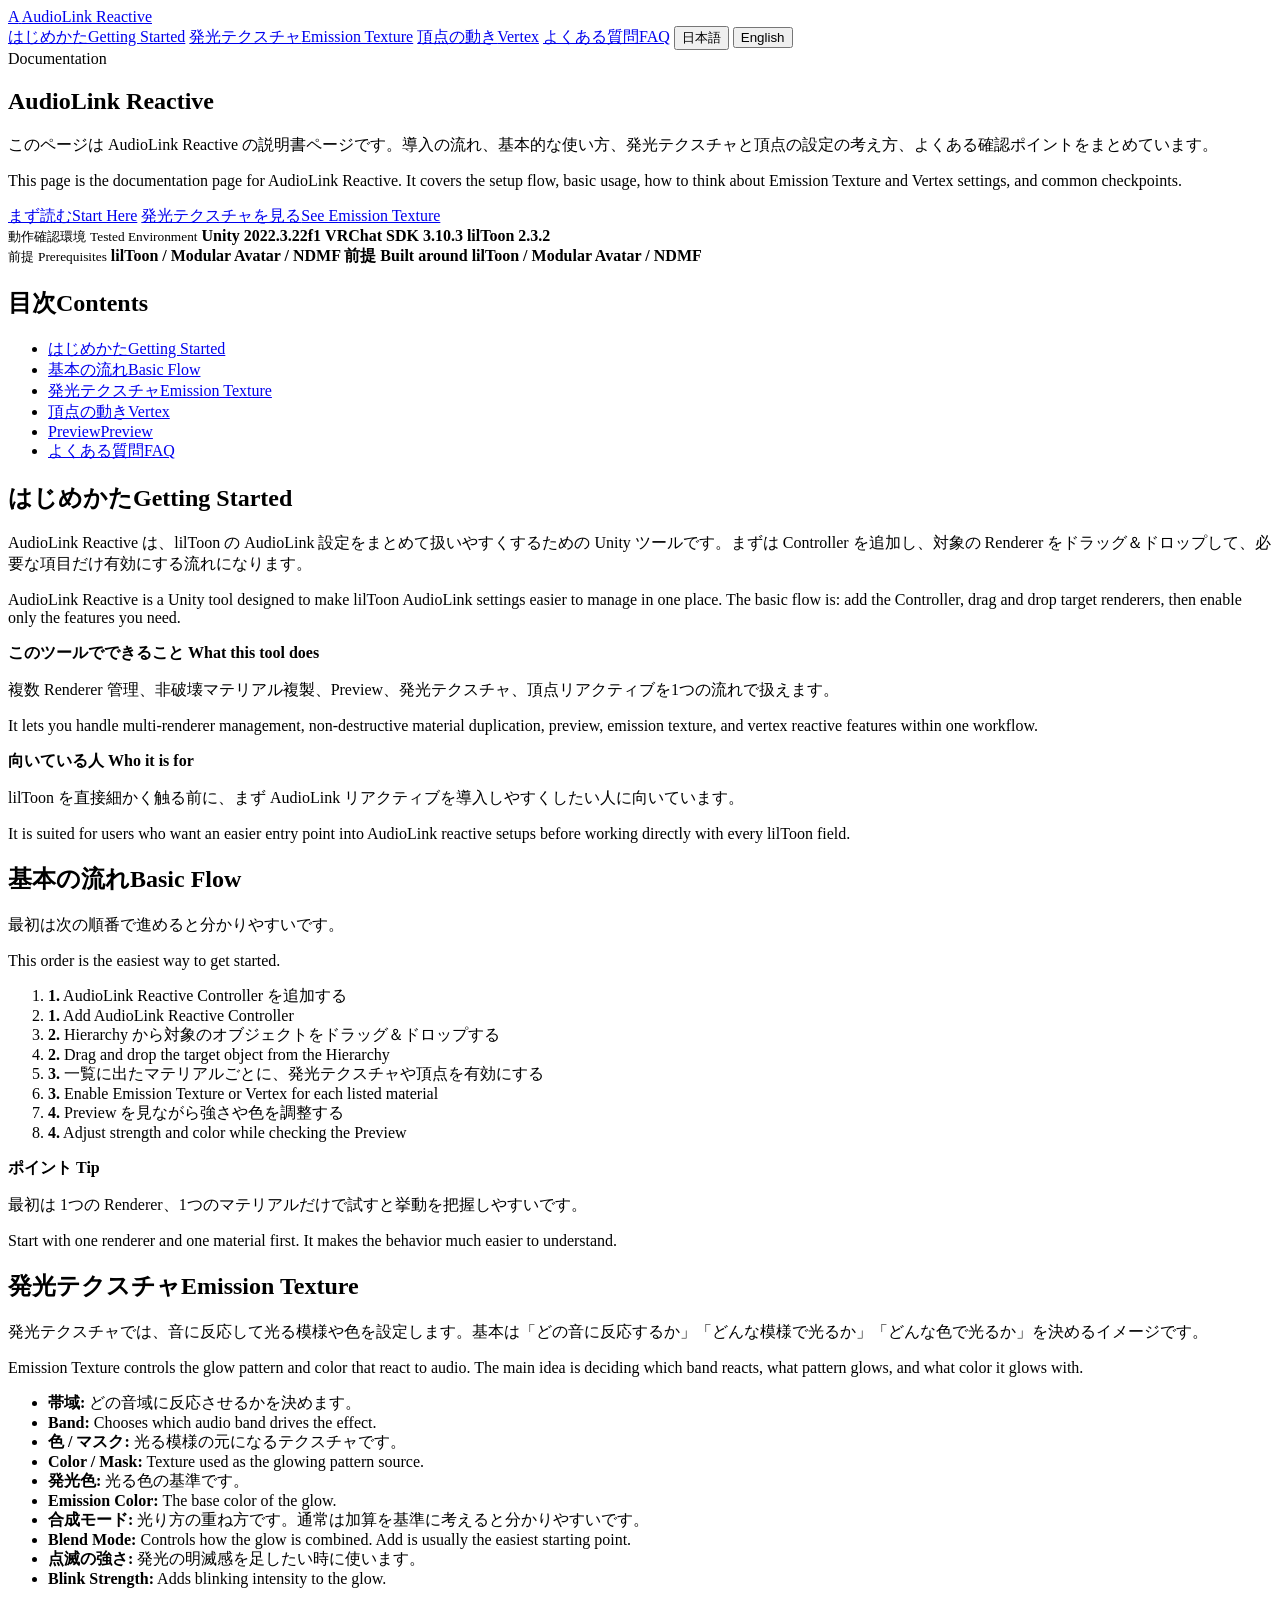
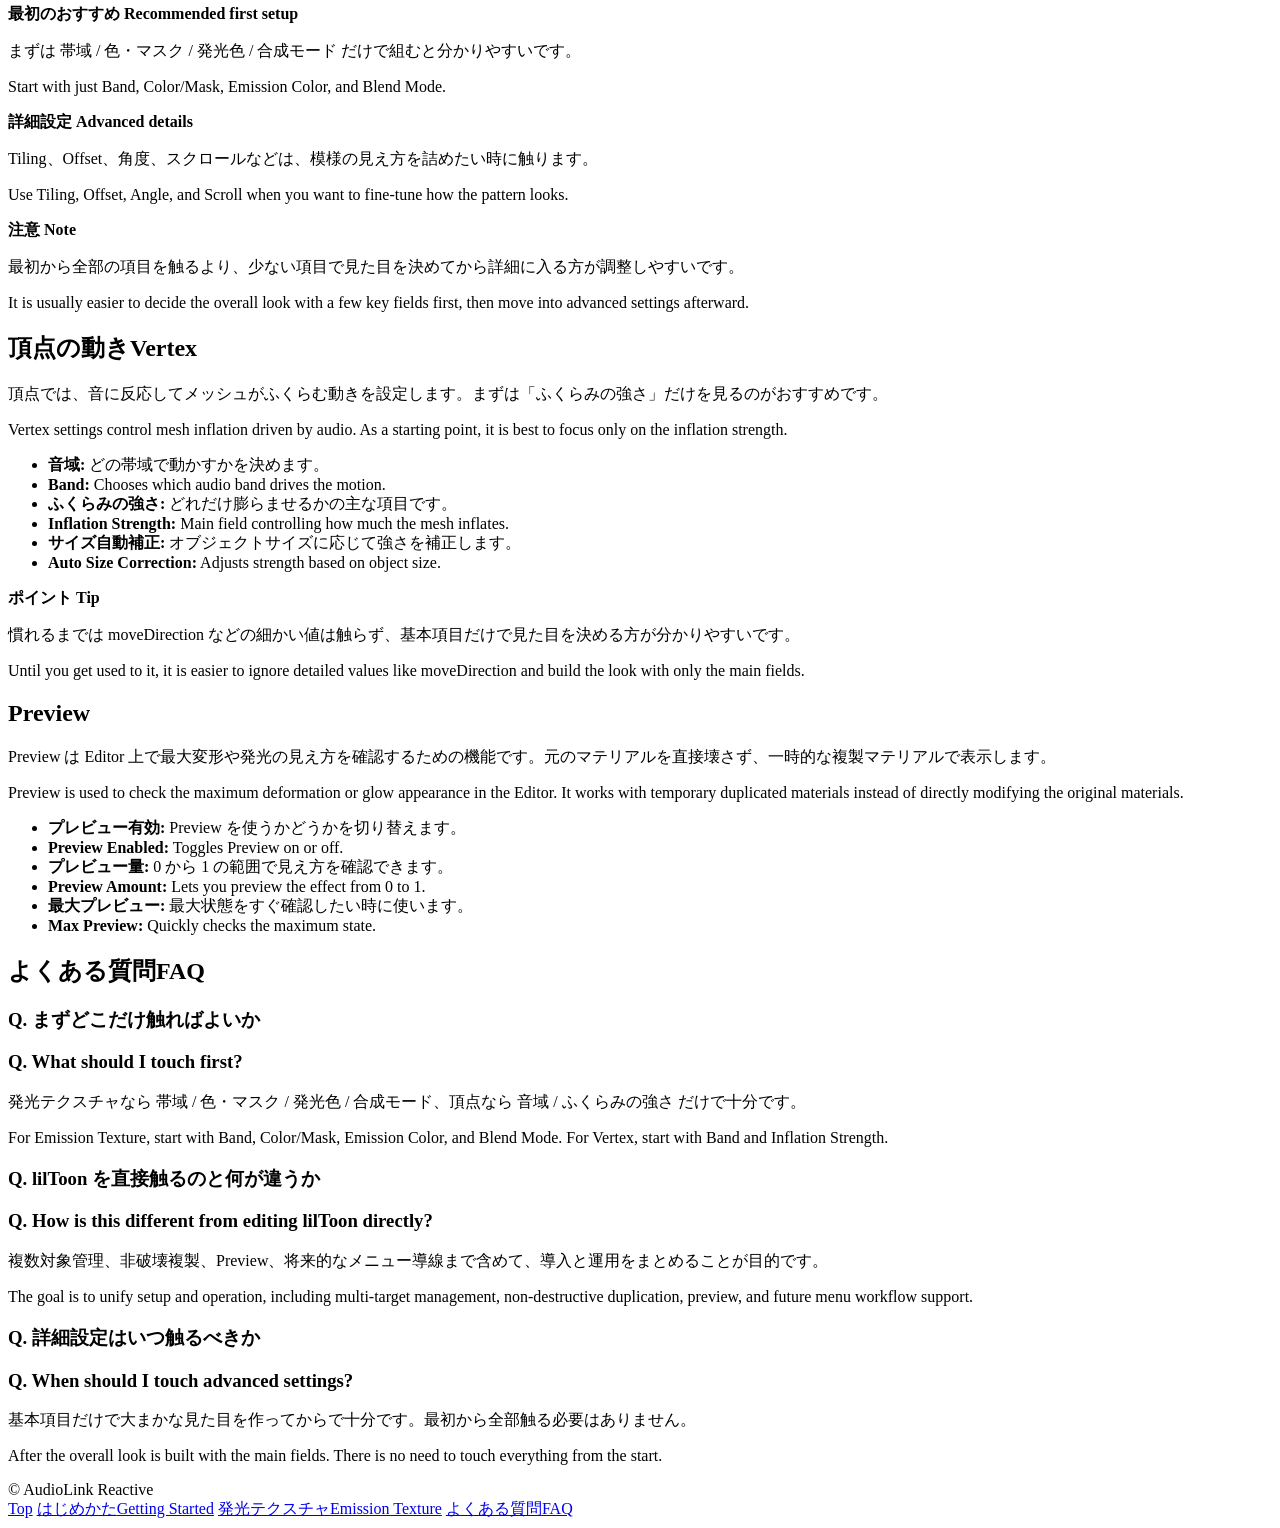
==== commit a35ace4a: "Optimize head section and link stylesheet Removed duplicate icon and apple-touch-icon links, and add" ====
--- a/docs.html
+++ b/docs.html
@@ -6,434 +6,7 @@
   <title>AudioLink Reactive | Documentation</title>
   <link rel="icon" type="image/png" href="favicon.png" sizes="32x32" />
   <link rel="apple-touch-icon" href="apple-touch-icon.png" />
-  <link rel="icon" type="image/png" href="favicon.png" sizes="32x32" />
-  <link rel="apple-touch-icon" href="apple-touch-icon.png" />
-  <style>
-    :root {
-      --bg: #0b1020;
-      --panel: rgba(18, 25, 51, 0.74);
-      --panel-2: rgba(255,255,255,0.04);
-      --text: #eef2ff;
-      --muted: #a9b4d0;
-      --line: rgba(255,255,255,0.1);
-      --accent: #77b7ff;
-      --accent-2: #8ef0d0;
-      --ok: #9ef3bf;
-      --warn: #ffd38a;
-      --shadow: 0 18px 50px rgba(0,0,0,0.28);
-      --radius: 22px;
-      --radius-sm: 14px;
-      --max: 1160px;
-    }
-
-    * { box-sizing: border-box; }
-    html { scroll-behavior: smooth; }
-    body {
-      margin: 0;
-      font-family: Inter, "Hiragino Sans", "Noto Sans JP", system-ui, sans-serif;
-      color: var(--text);
-      background:
-        radial-gradient(circle at top left, rgba(119,183,255,0.18), transparent 28%),
-        radial-gradient(circle at top right, rgba(142,240,208,0.14), transparent 26%),
-        linear-gradient(180deg, #0a0f1f 0%, #090d19 100%);
-      min-height: 100vh;
-    }
-
-    a { color: inherit; text-decoration: none; }
-
-    .container {
-      width: min(calc(100% - 32px), var(--max));
-      margin: 0 auto;
-    }
-
-    .nav {
-      position: sticky;
-      top: 0;
-      z-index: 50;
-      backdrop-filter: blur(16px);
-      background: rgba(9, 13, 25, 0.72);
-      border-bottom: 1px solid var(--line);
-    }
-
-    .nav-inner {
-      min-height: 72px;
-      display: flex;
-      align-items: center;
-      justify-content: space-between;
-      gap: 14px;
-    }
-
-    .brand {
-      display: flex;
-      align-items: center;
-      gap: 12px;
-      font-weight: 800;
-      letter-spacing: 0.02em;
-    }
-
-    .brand-mark {
-      width: 38px;
-      height: 38px;
-      border-radius: 12px;
-      background: linear-gradient(135deg, var(--accent), var(--accent-2));
-      box-shadow: 0 10px 26px rgba(119,183,255,0.26);
-      display: grid;
-      place-items: center;
-      color: #081222;
-      font-weight: 900;
-    }
-
-    .nav-links {
-      display: flex;
-      align-items: center;
-      gap: 10px;
-      flex-wrap: wrap;
-    }
-
-    .nav-links a, .lang-btn {
-      color: var(--muted);
-      padding: 10px 14px;
-      border-radius: 999px;
-      transition: .18s ease;
-      background: transparent;
-      border: 1px solid transparent;
-      cursor: pointer;
-      font: inherit;
-    }
-
-    .nav-links a:hover, .lang-btn:hover, .lang-btn.active {
-      color: var(--text);
-      background: rgba(255,255,255,0.07);
-      border-color: var(--line);
-    }
-
-    .hero {
-      padding: 56px 0 24px;
-    }
-
-    .hero-card, .side-card, .card, .toc-card, .tip, .faq-item {
-      background: var(--panel);
-      border: 1px solid var(--line);
-      backdrop-filter: blur(14px);
-      box-shadow: var(--shadow);
-    }
-
-    .hero-grid {
-      display: grid;
-      grid-template-columns: 1.15fr 0.85fr;
-      gap: 20px;
-    }
-
-    .hero-card {
-      border-radius: 28px;
-      padding: 34px;
-    }
-
-    .eyebrow {
-      display: inline-flex;
-      align-items: center;
-      gap: 8px;
-      padding: 8px 12px;
-      border-radius: 999px;
-      background: rgba(255,255,255,0.06);
-      color: var(--accent-2);
-      font-size: 13px;
-      font-weight: 700;
-      text-transform: uppercase;
-      letter-spacing: .04em;
-    }
-
-    h1 {
-      margin: 18px 0 14px;
-      font-size: clamp(32px, 6vw, 58px);
-      line-height: 1.03;
-      letter-spacing: -0.04em;
-    }
-
-    .lead {
-      margin: 0;
-      color: var(--muted);
-      line-height: 1.85;
-      font-size: 17px;
-    }
-
-    .hero-actions {
-      margin-top: 24px;
-      display: flex;
-      gap: 12px;
-      flex-wrap: wrap;
-    }
-
-    .btn {
-      display: inline-flex;
-      align-items: center;
-      justify-content: center;
-      min-height: 46px;
-      padding: 0 18px;
-      border-radius: 14px;
-      border: 1px solid transparent;
-      font-weight: 700;
-      transition: .18s ease;
-    }
-
-    .btn.primary {
-      background: linear-gradient(135deg, var(--accent), #5e95ff);
-      color: #081222;
-    }
-
-    .btn.secondary {
-      background: rgba(255,255,255,0.05);
-      border-color: var(--line);
-      color: var(--text);
-    }
-
-    .side-stack {
-      display: grid;
-      gap: 14px;
-    }
-
-    .side-card {
-      border-radius: 22px;
-      padding: 20px;
-    }
-
-    .side-card small {
-      display: block;
-      color: var(--muted);
-      margin-bottom: 8px;
-    }
-
-    .side-card strong {
-      display: block;
-      font-size: 21px;
-      line-height: 1.35;
-    }
-
-    .layout {
-      padding: 18px 0 72px;
-    }
-
-    .docs-layout {
-      display: grid;
-      grid-template-columns: 280px minmax(0, 1fr);
-      gap: 20px;
-      align-items: start;
-    }
-
-    .toc-wrap {
-      position: sticky;
-      top: 92px;
-    }
-
-    .toc-card {
-      border-radius: 22px;
-      padding: 18px;
-    }
-
-    .toc-card h2 {
-      margin: 0 0 14px;
-      font-size: 18px;
-    }
-
-    .toc-list {
-      display: grid;
-      gap: 8px;
-      margin: 0;
-      padding: 0;
-      list-style: none;
-    }
-
-    .toc-list a {
-      display: block;
-      padding: 10px 12px;
-      border-radius: 12px;
-      color: var(--muted);
-      background: rgba(255,255,255,0.03);
-      border: 1px solid rgba(255,255,255,0.04);
-      transition: .18s ease;
-    }
-
-    .toc-list a:hover {
-      color: var(--text);
-      background: rgba(255,255,255,0.06);
-    }
-
-    .content {
-      display: grid;
-      gap: 18px;
-    }
-
-    .card {
-      border-radius: 24px;
-      padding: 26px;
-    }
-
-    .section-title {
-      margin: 0 0 10px;
-      font-size: clamp(24px, 3vw, 34px);
-      letter-spacing: -0.03em;
-    }
-
-    .section-lead {
-      margin: 0;
-      color: var(--muted);
-      line-height: 1.8;
-    }
-
-    .grid-2 {
-      display: grid;
-      grid-template-columns: 1fr 1fr;
-      gap: 14px;
-      margin-top: 16px;
-    }
-
-    .mini {
-      padding: 16px;
-      border-radius: 16px;
-      background: var(--panel-2);
-      border: 1px solid rgba(255,255,255,0.06);
-    }
-
-    .mini strong {
-      display: block;
-      margin-bottom: 8px;
-      font-size: 16px;
-    }
-
-    .mini p {
-      margin: 0;
-      color: var(--muted);
-      line-height: 1.75;
-      font-size: 14px;
-    }
-
-    .steps, .bullet-list, .field-list {
-      display: grid;
-      gap: 10px;
-      margin: 16px 0 0;
-      padding: 0;
-      list-style: none;
-    }
-
-    .steps li, .bullet-list li, .field-list li {
-      padding: 14px 16px;
-      border-radius: 14px;
-      background: rgba(255,255,255,0.04);
-      border: 1px solid rgba(255,255,255,0.06);
-      color: var(--muted);
-      line-height: 1.8;
-    }
-
-    .steps strong, .bullet-list strong, .field-list strong {
-      color: var(--text);
-    }
-
-    .tip {
-      border-radius: 18px;
-      padding: 18px;
-      margin-top: 16px;
-    }
-
-    .tip.ok { border-color: rgba(158,243,191,0.18); }
-    .tip.warn { border-color: rgba(255,211,138,0.18); }
-
-    .tip strong {
-      display: block;
-      margin-bottom: 8px;
-      font-size: 17px;
-    }
-
-    .tip p {
-      margin: 0;
-      color: var(--muted);
-      line-height: 1.8;
-    }
-
-    .faq {
-      display: grid;
-      gap: 12px;
-      margin-top: 16px;
-    }
-
-    .faq-item {
-      border-radius: 18px;
-      padding: 18px;
-    }
-
-    .faq-item h3 {
-      margin: 0 0 8px;
-      font-size: 18px;
-    }
-
-    .faq-item p {
-      margin: 0;
-      color: var(--muted);
-      line-height: 1.8;
-    }
-
-    footer {
-      border-top: 1px solid var(--line);
-      padding: 28px 0 48px;
-      color: var(--muted);
-    }
-
-    .footer-inner {
-      display: flex;
-      justify-content: space-between;
-      align-items: center;
-      gap: 16px;
-      flex-wrap: wrap;
-    }
-
-    .footer-links {
-      display: flex;
-      gap: 10px;
-      flex-wrap: wrap;
-    }
-
-    .footer-links a {
-      padding: 8px 12px;
-      border-radius: 999px;
-      background: rgba(255,255,255,0.04);
-      border: 1px solid rgba(255,255,255,0.06);
-    }
-
-    [data-lang] { display: none !important; }
-    [data-lang-block] { display: none !important; }
-    html[data-current-lang="ja"] [data-lang="ja"],
-    html[data-current-lang="en"] [data-lang="en"] { display: inline !important; }
-    html[data-current-lang="ja"] [data-lang-block="ja"],
-    html[data-current-lang="en"] [data-lang-block="en"] { display: block !important; }
-
-    @media (max-width: 980px) {
-      .hero-grid,
-      .docs-layout,
-      .grid-2 {
-        grid-template-columns: 1fr;
-      }
-
-      .toc-wrap {
-        position: static;
-      }
-    }
-
-    @media (max-width: 720px) {
-      .nav-inner {
-        min-height: 64px;
-        align-items: flex-start;
-        padding-top: 12px;
-        padding-bottom: 12px;
-      }
-
-      .hero-card, .side-card, .card, .toc-card, .tip, .faq-item {
-        border-radius: 20px;
-      }
-
-      .hero-card {
-        padding: 24px;
-      }
-    }
-  </style>
+  <link rel="stylesheet" href="css/style.css" />
 </head>
 <body>
   <header class="nav">
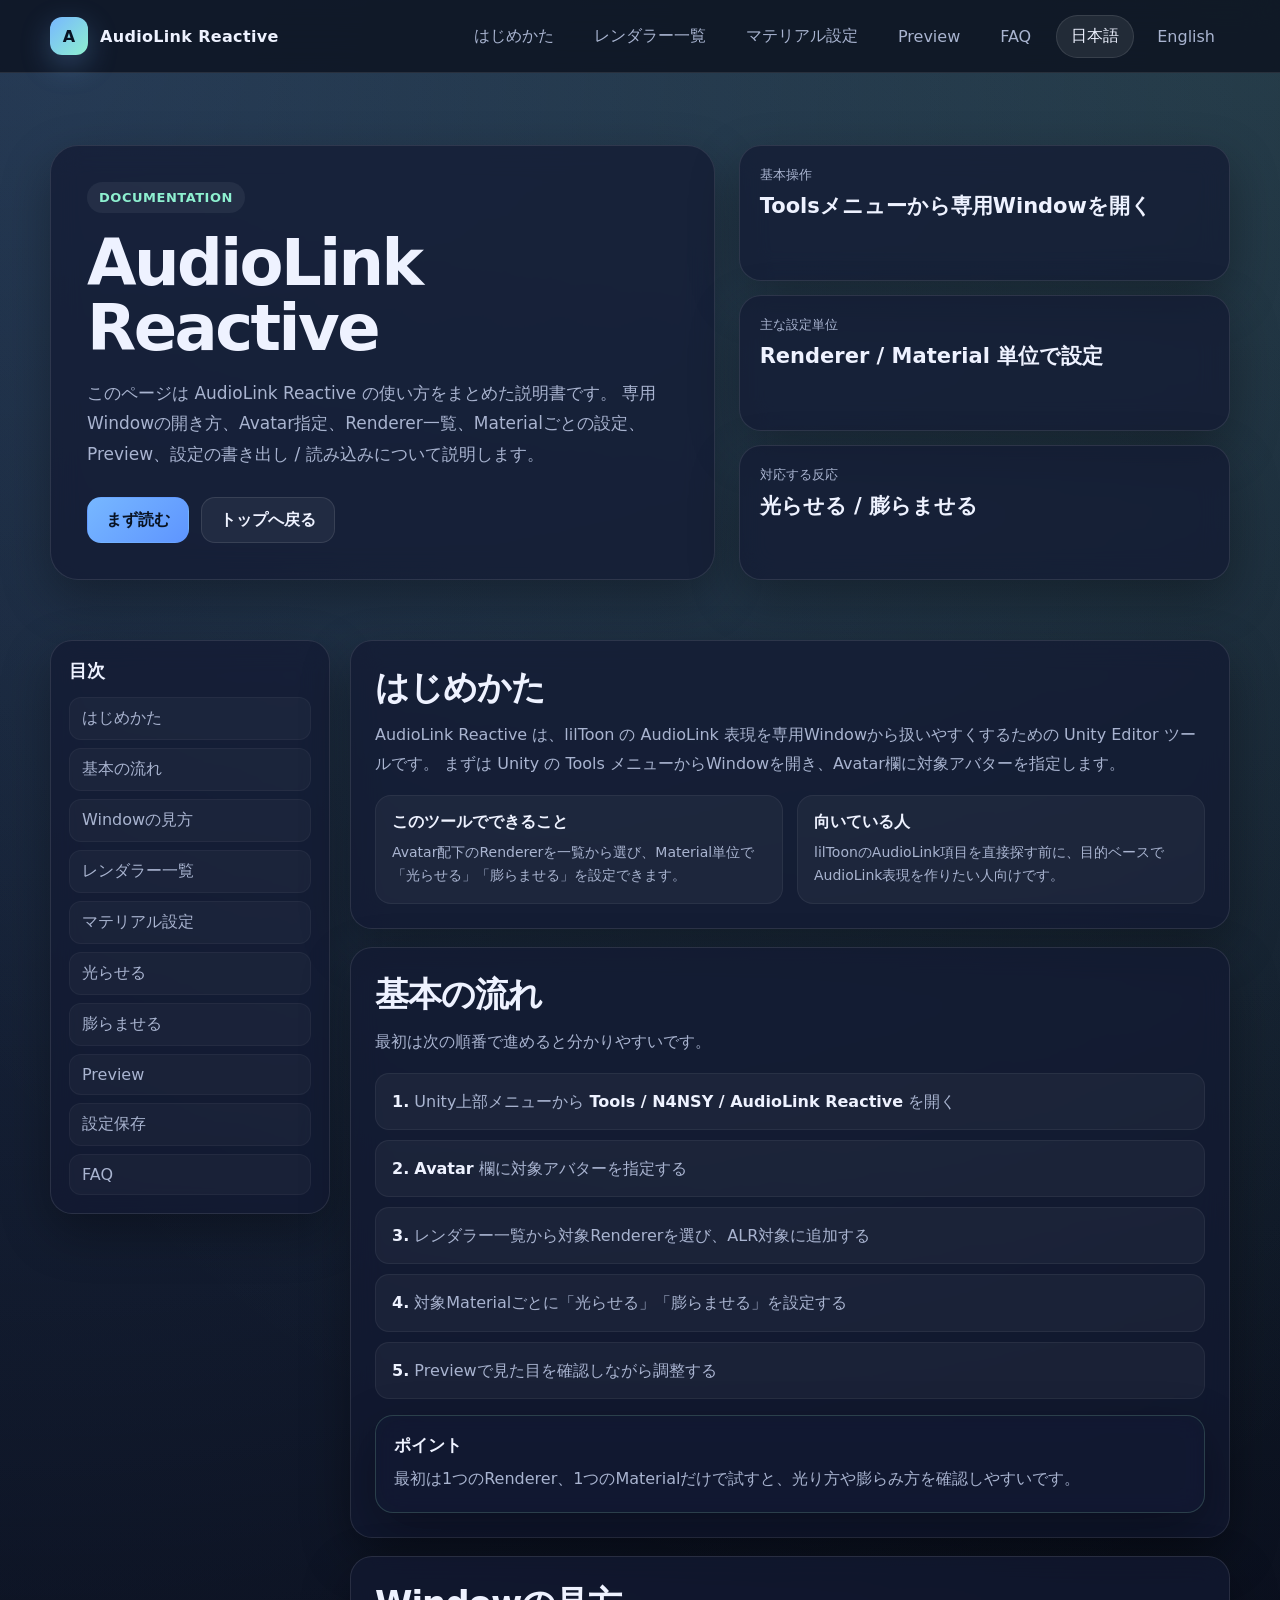
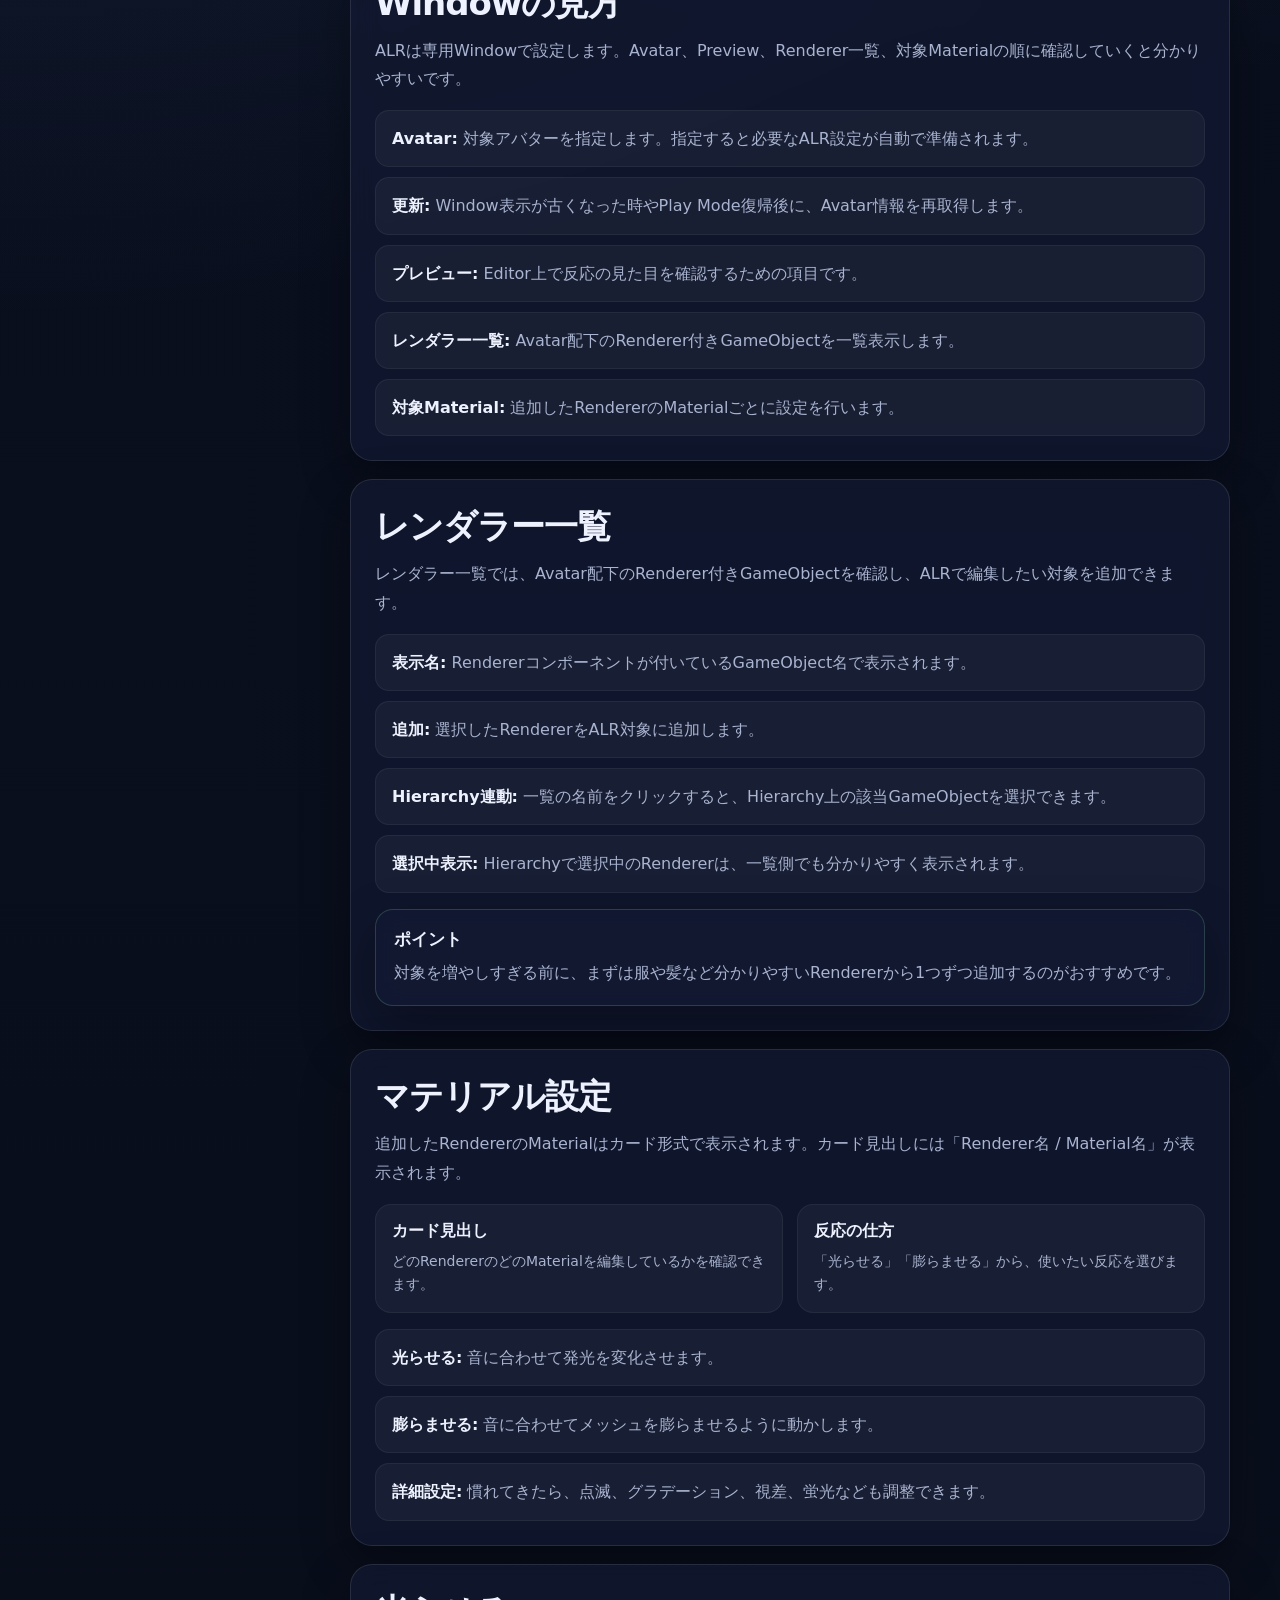
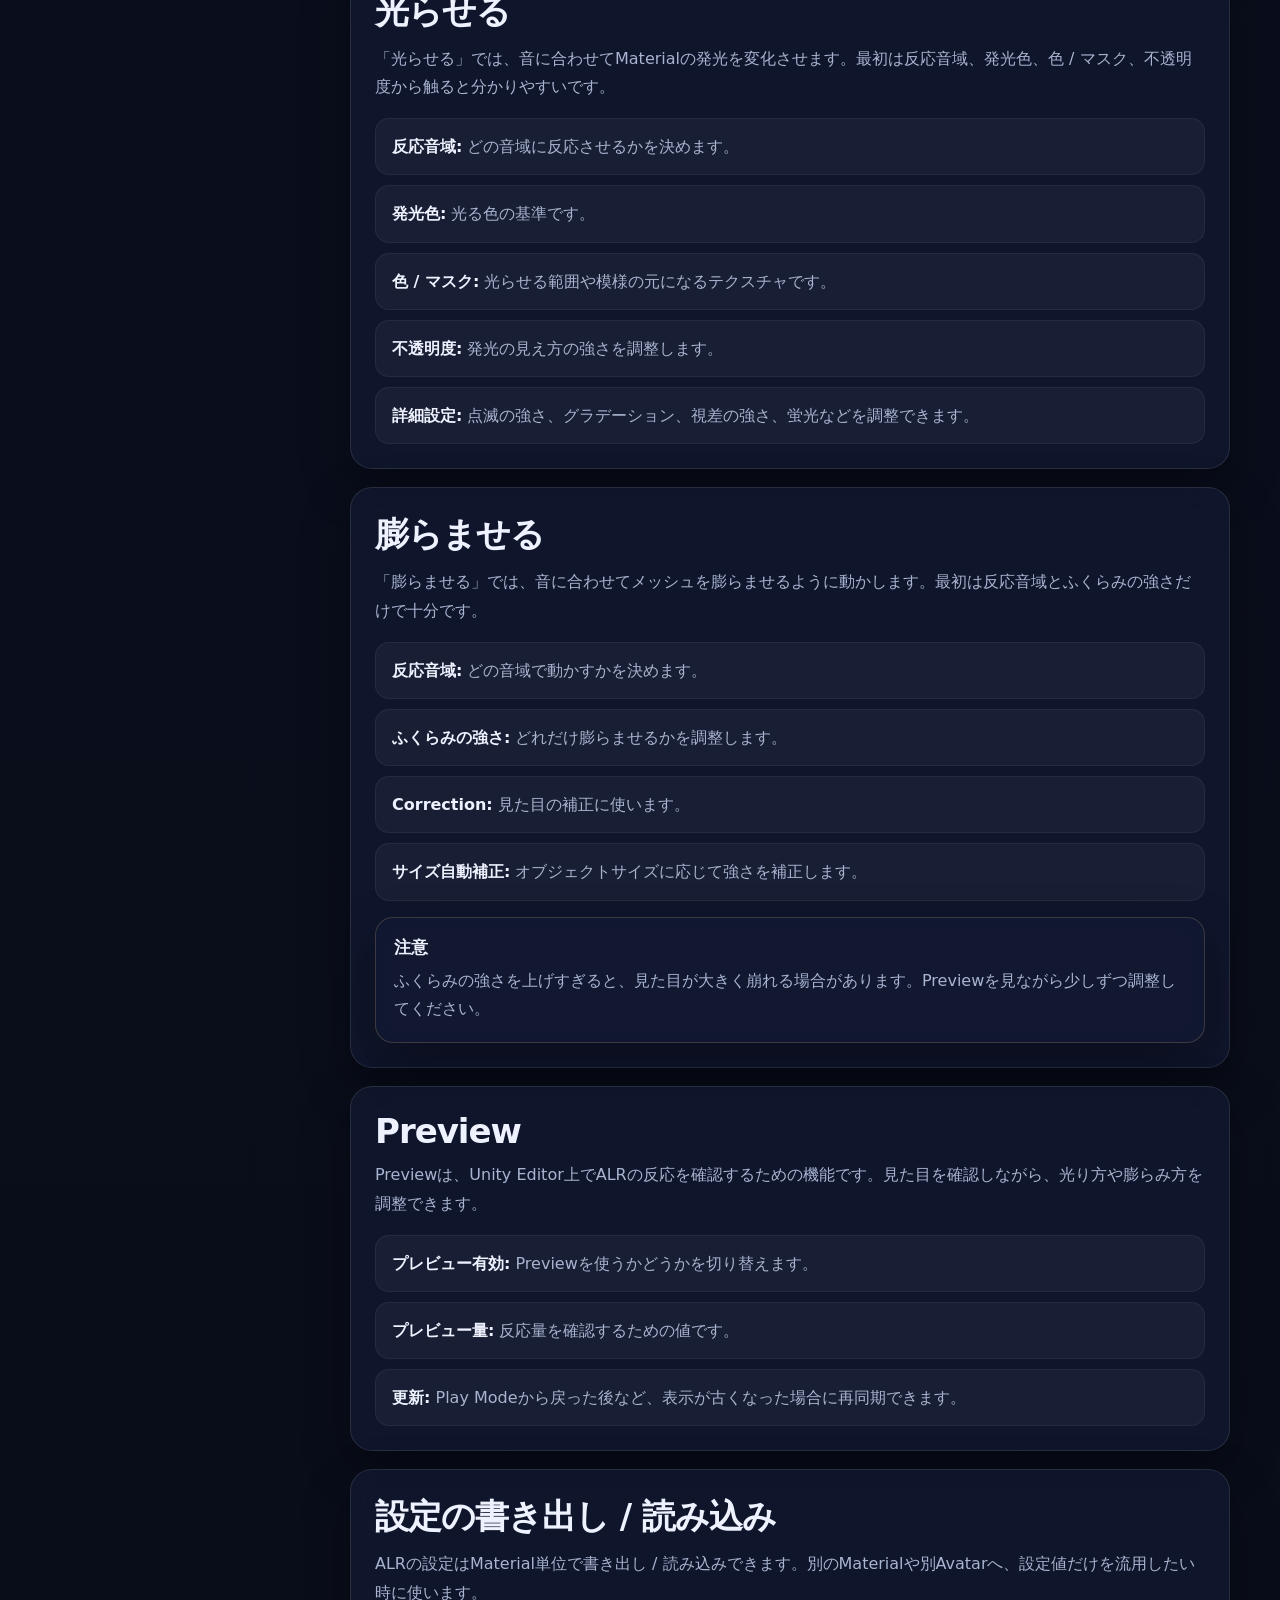
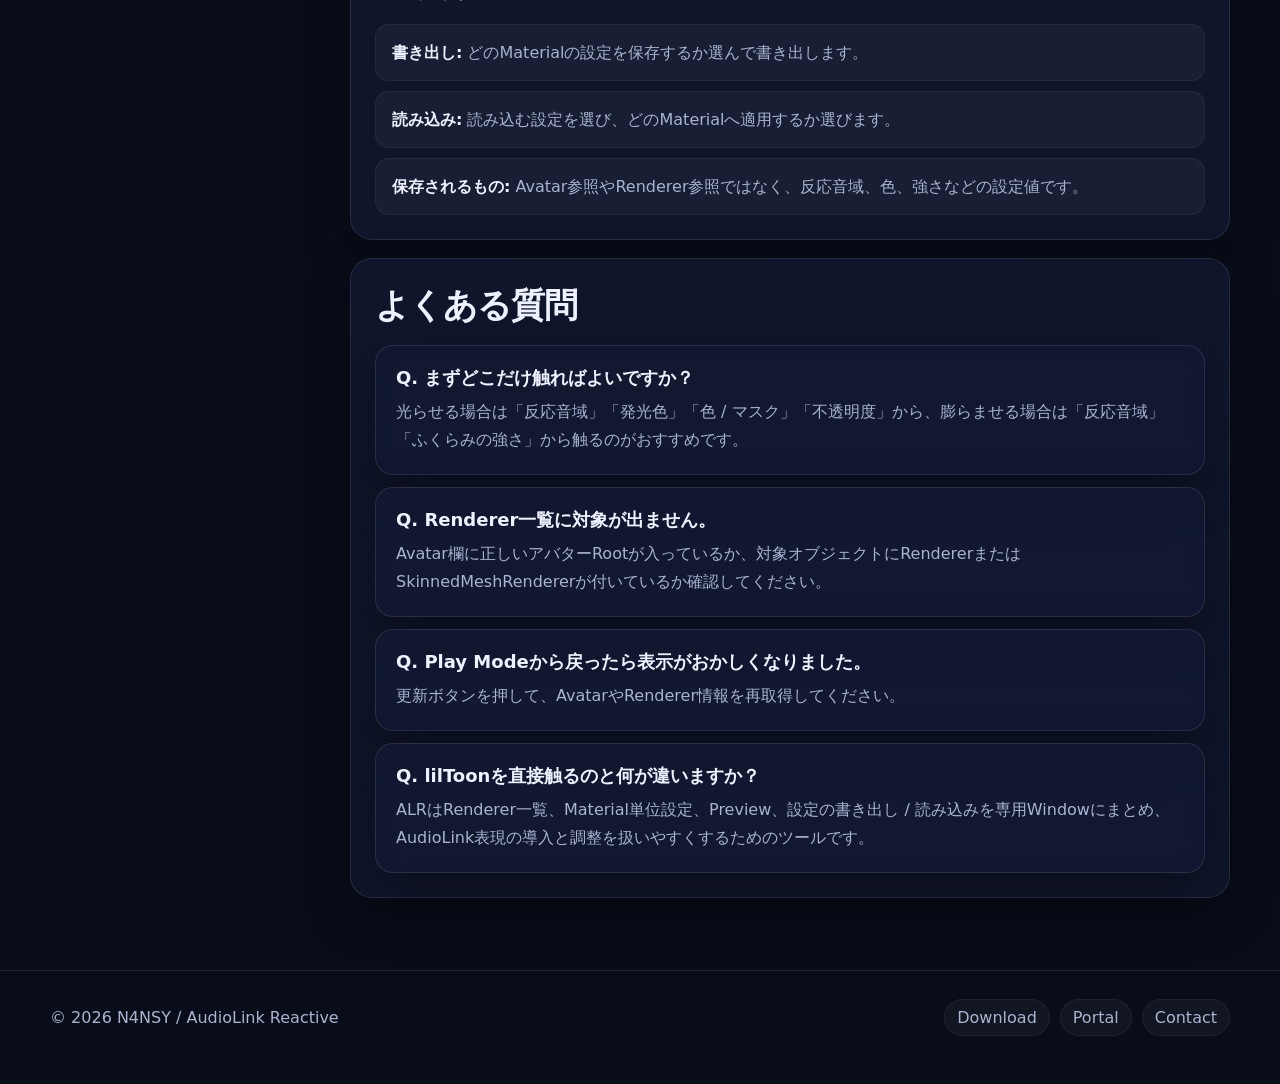
==== commit 820db502: "Update fmt.Println message from 'Hello' to 'Goodbye'" ====
--- a/docs.html
+++ b/docs.html
@@ -11,17 +11,20 @@
 <body>
   <header class="nav">
     <div class="container nav-inner">
-      <a class="brand" href="#top">
+      <a class="brand" href="index.html">
         <span class="brand-mark">A</span>
         <span>AudioLink Reactive</span>
       </a>
       <nav class="nav-links">
         <a href="#getting-started"><span data-lang="ja">はじめかた</span><span data-lang="en">Getting Started</span></a>
-        <a href="#emission"><span data-lang="ja">発光テクスチャ</span><span data-lang="en">Emission Texture</span></a>
-        <a href="#vertex"><span data-lang="ja">頂点の動き</span><span data-lang="en">Vertex</span></a>
-        <a href="#faq"><span data-lang="ja">よくある質問</span><span data-lang="en">FAQ</span></a>
-        <button class="lang-btn" type="button" data-set-lang="ja">日本語</button>
-        <button class="lang-btn" type="button" data-set-lang="en">English</button>
+        <a href="#renderer"><span data-lang="ja">レンダラー一覧</span><span data-lang="en">Renderer List</span></a>
+        <a href="#material"><span data-lang="ja">マテリアル設定</span><span data-lang="en">Material Settings</span></a>
+        <a href="#preview"><span data-lang="ja">Preview</span><span data-lang="en">Preview</span></a>
+        <a href="#faq"><span data-lang="ja">FAQ</span><span data-lang="en">FAQ</span></a>
+        <div class="lang-switch">
+          <button class="lang-btn" type="button" data-set-lang="ja">日本語</button>
+          <button class="lang-btn" type="button" data-set-lang="en">English</button>
+        </div>
       </nav>
     </div>
   </header>
@@ -33,29 +36,37 @@
           <span class="eyebrow">Documentation</span>
           <h1>AudioLink Reactive</h1>
           <p class="lead" data-lang-block="ja">
-            このページは AudioLink Reactive の説明書ページです。導入の流れ、基本的な使い方、発光テクスチャと頂点の設定の考え方、よくある確認ポイントをまとめています。
+            このページは AudioLink Reactive の使い方をまとめた説明書です。
+            専用Windowの開き方、Avatar指定、Renderer一覧、Materialごとの設定、Preview、設定の書き出し / 読み込みについて説明します。
           </p>
           <p class="lead" data-lang-block="en">
-            This page is the documentation page for AudioLink Reactive. It covers the setup flow, basic usage, how to think about Emission Texture and Vertex settings, and common checkpoints.
+            This page explains how to use AudioLink Reactive.
+            It covers the dedicated window, Avatar selection, Renderer list, per-material settings, Preview, and setting export / import.
           </p>
           <div class="hero-actions">
             <a class="btn primary" href="#getting-started"><span data-lang="ja">まず読む</span><span data-lang="en">Start Here</span></a>
-            <a class="btn secondary" href="#emission"><span data-lang="ja">発光テクスチャを見る</span><span data-lang="en">See Emission Texture</span></a>
+            <a class="btn secondary" href="index.html"><span data-lang="ja">トップへ戻る</span><span data-lang="en">Back to Portal</span></a>
           </div>
         </div>
+
         <div class="side-stack">
           <div class="side-card">
-            <small data-lang-block="ja">動作確認環境</small>
-            <small data-lang-block="en">Tested Environment</small>
-            <strong>Unity 2022.3.22f1</strong>
-            <strong>VRChat SDK 3.10.3</strong>
-            <strong>lilToon 2.3.2</strong>
+            <small data-lang-block="ja">基本操作</small>
+            <small data-lang-block="en">Basic Workflow</small>
+            <strong data-lang-block="ja">Toolsメニューから専用Windowを開く</strong>
+            <strong data-lang-block="en">Open the dedicated window from the Tools menu</strong>
           </div>
           <div class="side-card">
-            <small data-lang-block="ja">前提</small>
-            <small data-lang-block="en">Prerequisites</small>
-            <strong data-lang-block="ja">lilToon / Modular Avatar / NDMF 前提</strong>
-            <strong data-lang-block="en">Built around lilToon / Modular Avatar / NDMF</strong>
+            <small data-lang-block="ja">主な設定単位</small>
+            <small data-lang-block="en">Main Editing Unit</small>
+            <strong data-lang-block="ja">Renderer / Material 単位で設定</strong>
+            <strong data-lang-block="en">Configure by Renderer / Material</strong>
+          </div>
+          <div class="side-card">
+            <small data-lang-block="ja">対応する反応</small>
+            <small data-lang-block="en">Supported Reactions</small>
+            <strong data-lang-block="ja">光らせる / 膨らませる</strong>
+            <strong data-lang-block="en">Glow / Inflate</strong>
           </div>
         </div>
       </div>
@@ -69,10 +80,14 @@
             <ul class="toc-list">
               <li><a href="#getting-started"><span data-lang="ja">はじめかた</span><span data-lang="en">Getting Started</span></a></li>
               <li><a href="#basic-flow"><span data-lang="ja">基本の流れ</span><span data-lang="en">Basic Flow</span></a></li>
-              <li><a href="#emission"><span data-lang="ja">発光テクスチャ</span><span data-lang="en">Emission Texture</span></a></li>
-              <li><a href="#vertex"><span data-lang="ja">頂点の動き</span><span data-lang="en">Vertex</span></a></li>
+              <li><a href="#window"><span data-lang="ja">Windowの見方</span><span data-lang="en">Window Overview</span></a></li>
+              <li><a href="#renderer"><span data-lang="ja">レンダラー一覧</span><span data-lang="en">Renderer List</span></a></li>
+              <li><a href="#material"><span data-lang="ja">マテリアル設定</span><span data-lang="en">Material Settings</span></a></li>
+              <li><a href="#glow"><span data-lang="ja">光らせる</span><span data-lang="en">Glow</span></a></li>
+              <li><a href="#inflate"><span data-lang="ja">膨らませる</span><span data-lang="en">Inflate</span></a></li>
               <li><a href="#preview"><span data-lang="ja">Preview</span><span data-lang="en">Preview</span></a></li>
-              <li><a href="#faq"><span data-lang="ja">よくある質問</span><span data-lang="en">FAQ</span></a></li>
+              <li><a href="#profile"><span data-lang="ja">設定保存</span><span data-lang="en">Profiles</span></a></li>
+              <li><a href="#faq"><span data-lang="ja">FAQ</span><span data-lang="en">FAQ</span></a></li>
             </ul>
           </div>
         </aside>
@@ -81,24 +96,26 @@
           <section class="card" id="getting-started">
             <h2 class="section-title"><span data-lang="ja">はじめかた</span><span data-lang="en">Getting Started</span></h2>
             <p class="section-lead" data-lang-block="ja">
-              AudioLink Reactive は、lilToon の AudioLink 設定をまとめて扱いやすくするための Unity ツールです。まずは Controller を追加し、対象の Renderer をドラッグ＆ドロップして、必要な項目だけ有効にする流れになります。
-            </p>
-            <p class="section-lead" data-lang-block="en">
-              AudioLink Reactive is a Unity tool designed to make lilToon AudioLink settings easier to manage in one place. The basic flow is: add the Controller, drag and drop target renderers, then enable only the features you need.
+              AudioLink Reactive は、lilToon の AudioLink 表現を専用Windowから扱いやすくするための Unity Editor ツールです。
+              まずは Unity の Tools メニューからWindowを開き、Avatar欄に対象アバターを指定します。
+            </p>
+            <p class="section-lead" data-lang-block="en">
+              AudioLink Reactive is a Unity Editor tool that makes lilToon AudioLink expressions easier to manage from a dedicated window.
+              Start by opening the window from the Unity Tools menu and assigning your target Avatar.
             </p>
 
             <div class="grid-2">
               <div class="mini">
                 <strong data-lang-block="ja">このツールでできること</strong>
                 <strong data-lang-block="en">What this tool does</strong>
-                <p data-lang-block="ja">複数 Renderer 管理、非破壊マテリアル複製、Preview、発光テクスチャ、頂点リアクティブを1つの流れで扱えます。</p>
-                <p data-lang-block="en">It lets you handle multi-renderer management, non-destructive material duplication, preview, emission texture, and vertex reactive features within one workflow.</p>
+                <p data-lang-block="ja">Avatar配下のRendererを一覧から選び、Material単位で「光らせる」「膨らませる」を設定できます。</p>
+                <p data-lang-block="en">Select renderers under an Avatar and configure Glow or Inflate behavior per material.</p>
               </div>
               <div class="mini">
                 <strong data-lang-block="ja">向いている人</strong>
                 <strong data-lang-block="en">Who it is for</strong>
-                <p data-lang-block="ja">lilToon を直接細かく触る前に、まず AudioLink リアクティブを導入しやすくしたい人に向いています。</p>
-                <p data-lang-block="en">It is suited for users who want an easier entry point into AudioLink reactive setups before working directly with every lilToon field.</p>
+                <p data-lang-block="ja">lilToonのAudioLink項目を直接探す前に、目的ベースでAudioLink表現を作りたい人向けです。</p>
+                <p data-lang-block="en">It is for users who want a goal-based way to set up AudioLink effects before editing lilToon fields directly.</p>
               </div>
             </div>
           </section>
@@ -106,136 +123,257 @@
           <section class="card" id="basic-flow">
             <h2 class="section-title"><span data-lang="ja">基本の流れ</span><span data-lang="en">Basic Flow</span></h2>
             <p class="section-lead" data-lang-block="ja">最初は次の順番で進めると分かりやすいです。</p>
-            <p class="section-lead" data-lang-block="en">This order is the easiest way to get started.</p>
+            <p class="section-lead" data-lang-block="en">This is the recommended order when using the tool for the first time.</p>
+
             <ol class="steps">
-              <li data-lang-block="ja"><strong>1.</strong> AudioLink Reactive Controller を追加する</li>
-              <li data-lang-block="en"><strong>1.</strong> Add AudioLink Reactive Controller</li>
-              <li data-lang-block="ja"><strong>2.</strong> Hierarchy から対象のオブジェクトをドラッグ＆ドロップする</li>
-              <li data-lang-block="en"><strong>2.</strong> Drag and drop the target object from the Hierarchy</li>
-              <li data-lang-block="ja"><strong>3.</strong> 一覧に出たマテリアルごとに、発光テクスチャや頂点を有効にする</li>
-              <li data-lang-block="en"><strong>3.</strong> Enable Emission Texture or Vertex for each listed material</li>
-              <li data-lang-block="ja"><strong>4.</strong> Preview を見ながら強さや色を調整する</li>
-              <li data-lang-block="en"><strong>4.</strong> Adjust strength and color while checking the Preview</li>
+              <li data-lang-block="ja"><strong>1.</strong> Unity上部メニューから <strong>Tools / N4NSY / AudioLink Reactive</strong> を開く</li>
+              <li data-lang-block="en"><strong>1.</strong> Open <strong>Tools / N4NSY / AudioLink Reactive</strong> from the Unity menu</li>
+
+              <li data-lang-block="ja"><strong>2.</strong> <strong>Avatar</strong> 欄に対象アバターを指定する</li>
+              <li data-lang-block="en"><strong>2.</strong> Assign your target avatar to the <strong>Avatar</strong> field</li>
+
+              <li data-lang-block="ja"><strong>3.</strong> レンダラー一覧から対象Rendererを選び、ALR対象に追加する</li>
+              <li data-lang-block="en"><strong>3.</strong> Select target renderers from the Renderer list and add them to ALR</li>
+
+              <li data-lang-block="ja"><strong>4.</strong> 対象Materialごとに「光らせる」「膨らませる」を設定する</li>
+              <li data-lang-block="en"><strong>4.</strong> Configure Glow or Inflate for each target material</li>
+
+              <li data-lang-block="ja"><strong>5.</strong> Previewで見た目を確認しながら調整する</li>
+              <li data-lang-block="en"><strong>5.</strong> Adjust values while checking the result with Preview</li>
             </ol>
 
             <div class="tip ok">
               <strong data-lang-block="ja">ポイント</strong>
               <strong data-lang-block="en">Tip</strong>
-              <p data-lang-block="ja">最初は 1つの Renderer、1つのマテリアルだけで試すと挙動を把握しやすいです。</p>
-              <p data-lang-block="en">Start with one renderer and one material first. It makes the behavior much easier to understand.</p>
-            </div>
-          </section>
-
-          <section class="card" id="emission">
-            <h2 class="section-title"><span data-lang="ja">発光テクスチャ</span><span data-lang="en">Emission Texture</span></h2>
-            <p class="section-lead" data-lang-block="ja">
-              発光テクスチャでは、音に反応して光る模様や色を設定します。基本は「どの音に反応するか」「どんな模様で光るか」「どんな色で光るか」を決めるイメージです。
-            </p>
-            <p class="section-lead" data-lang-block="en">
-              Emission Texture controls the glow pattern and color that react to audio. The main idea is deciding which band reacts, what pattern glows, and what color it glows with.
-            </p>
-
-            <ul class="field-list">
-              <li data-lang-block="ja"><strong>帯域:</strong> どの音域に反応させるかを決めます。</li>
-              <li data-lang-block="en"><strong>Band:</strong> Chooses which audio band drives the effect.</li>
-              <li data-lang-block="ja"><strong>色 / マスク:</strong> 光る模様の元になるテクスチャです。</li>
-              <li data-lang-block="en"><strong>Color / Mask:</strong> Texture used as the glowing pattern source.</li>
+              <p data-lang-block="ja">最初は1つのRenderer、1つのMaterialだけで試すと、光り方や膨らみ方を確認しやすいです。</p>
+              <p data-lang-block="en">Start with one renderer and one material first. It makes Glow and Inflate behavior easier to understand.</p>
+            </div>
+          </section>
+
+          <section class="card" id="window">
+            <h2 class="section-title"><span data-lang="ja">Windowの見方</span><span data-lang="en">Window Overview</span></h2>
+            <p class="section-lead" data-lang-block="ja">
+              ALRは専用Windowで設定します。Avatar、Preview、Renderer一覧、対象Materialの順に確認していくと分かりやすいです。
+            </p>
+            <p class="section-lead" data-lang-block="en">
+              ALR is configured from a dedicated window. Check Avatar, Preview, Renderer list, and target materials in that order.
+            </p>
+
+            <ul class="field-list">
+              <li data-lang-block="ja"><strong>Avatar:</strong> 対象アバターを指定します。指定すると必要なALR設定が自動で準備されます。</li>
+              <li data-lang-block="en"><strong>Avatar:</strong> Assign the target avatar. Required ALR setup is prepared automatically.</li>
+
+              <li data-lang-block="ja"><strong>更新:</strong> Window表示が古くなった時やPlay Mode復帰後に、Avatar情報を再取得します。</li>
+              <li data-lang-block="en"><strong>Refresh:</strong> Rebinds Avatar information when the window display becomes outdated or after returning from Play Mode.</li>
+
+              <li data-lang-block="ja"><strong>プレビュー:</strong> Editor上で反応の見た目を確認するための項目です。</li>
+              <li data-lang-block="en"><strong>Preview:</strong> Used to check the effect directly in the Unity Editor.</li>
+
+              <li data-lang-block="ja"><strong>レンダラー一覧:</strong> Avatar配下のRenderer付きGameObjectを一覧表示します。</li>
+              <li data-lang-block="en"><strong>Renderer List:</strong> Shows GameObjects with renderers under the Avatar.</li>
+
+              <li data-lang-block="ja"><strong>対象Material:</strong> 追加したRendererのMaterialごとに設定を行います。</li>
+              <li data-lang-block="en"><strong>Target Materials:</strong> Configure each material from the renderers you added.</li>
+            </ul>
+          </section>
+
+          <section class="card" id="renderer">
+            <h2 class="section-title"><span data-lang="ja">レンダラー一覧</span><span data-lang="en">Renderer List</span></h2>
+            <p class="section-lead" data-lang-block="ja">
+              レンダラー一覧では、Avatar配下のRenderer付きGameObjectを確認し、ALRで編集したい対象を追加できます。
+            </p>
+            <p class="section-lead" data-lang-block="en">
+              The Renderer list shows GameObjects with renderers under the Avatar and lets you add the targets you want to edit with ALR.
+            </p>
+
+            <ul class="field-list">
+              <li data-lang-block="ja"><strong>表示名:</strong> Rendererコンポーネントが付いているGameObject名で表示されます。</li>
+              <li data-lang-block="en"><strong>Display name:</strong> Uses the name of the GameObject that has the Renderer component.</li>
+
+              <li data-lang-block="ja"><strong>追加:</strong> 選択したRendererをALR対象に追加します。</li>
+              <li data-lang-block="en"><strong>Add:</strong> Adds the selected renderer to ALR targets.</li>
+
+              <li data-lang-block="ja"><strong>Hierarchy連動:</strong> 一覧の名前をクリックすると、Hierarchy上の該当GameObjectを選択できます。</li>
+              <li data-lang-block="en"><strong>Hierarchy link:</strong> Clicking a name in the list selects the matching GameObject in the Hierarchy.</li>
+
+              <li data-lang-block="ja"><strong>選択中表示:</strong> Hierarchyで選択中のRendererは、一覧側でも分かりやすく表示されます。</li>
+              <li data-lang-block="en"><strong>Selection highlight:</strong> A renderer selected in the Hierarchy is also highlighted in the Renderer list.</li>
+            </ul>
+
+            <div class="tip ok">
+              <strong data-lang-block="ja">ポイント</strong>
+              <strong data-lang-block="en">Tip</strong>
+              <p data-lang-block="ja">対象を増やしすぎる前に、まずは服や髪など分かりやすいRendererから1つずつ追加するのがおすすめです。</p>
+              <p data-lang-block="en">Before adding many targets, start with easy-to-recognize renderers such as clothes or hair.</p>
+            </div>
+          </section>
+
+          <section class="card" id="material">
+            <h2 class="section-title"><span data-lang="ja">マテリアル設定</span><span data-lang="en">Material Settings</span></h2>
+            <p class="section-lead" data-lang-block="ja">
+              追加したRendererのMaterialはカード形式で表示されます。カード見出しには「Renderer名 / Material名」が表示されます。
+            </p>
+            <p class="section-lead" data-lang-block="en">
+              Materials from added renderers are displayed as cards. The card title uses the format “Renderer name / Material name.”
+            </p>
+
+            <div class="grid-2">
+              <div class="mini">
+                <strong data-lang-block="ja">カード見出し</strong>
+                <strong data-lang-block="en">Card title</strong>
+                <p data-lang-block="ja">どのRendererのどのMaterialを編集しているかを確認できます。</p>
+                <p data-lang-block="en">Shows which renderer and material you are editing.</p>
+              </div>
+              <div class="mini">
+                <strong data-lang-block="ja">反応の仕方</strong>
+                <strong data-lang-block="en">Reaction type</strong>
+                <p data-lang-block="ja">「光らせる」「膨らませる」から、使いたい反応を選びます。</p>
+                <p data-lang-block="en">Choose the reaction you want to use: Glow or Inflate.</p>
+              </div>
+            </div>
+
+            <ul class="field-list">
+              <li data-lang-block="ja"><strong>光らせる:</strong> 音に合わせて発光を変化させます。</li>
+              <li data-lang-block="en"><strong>Glow:</strong> Changes emission based on audio.</li>
+
+              <li data-lang-block="ja"><strong>膨らませる:</strong> 音に合わせてメッシュを膨らませるように動かします。</li>
+              <li data-lang-block="en"><strong>Inflate:</strong> Moves the mesh as if it inflates in response to audio.</li>
+
+              <li data-lang-block="ja"><strong>詳細設定:</strong> 慣れてきたら、点滅、グラデーション、視差、蛍光なども調整できます。</li>
+              <li data-lang-block="en"><strong>Advanced settings:</strong> Once you are used to the basics, adjust blink, gradient, parallax, fluorescence, and other details.</li>
+            </ul>
+          </section>
+
+          <section class="card" id="glow">
+            <h2 class="section-title"><span data-lang="ja">光らせる</span><span data-lang="en">Glow</span></h2>
+            <p class="section-lead" data-lang-block="ja">
+              「光らせる」では、音に合わせてMaterialの発光を変化させます。最初は反応音域、発光色、色 / マスク、不透明度から触ると分かりやすいです。
+            </p>
+            <p class="section-lead" data-lang-block="en">
+              Glow changes material emission in response to audio. Start with reaction band, emission color, color / mask, and opacity.
+            </p>
+
+            <ul class="field-list">
+              <li data-lang-block="ja"><strong>反応音域:</strong> どの音域に反応させるかを決めます。</li>
+              <li data-lang-block="en"><strong>Reaction Band:</strong> Chooses which audio band drives the effect.</li>
+
               <li data-lang-block="ja"><strong>発光色:</strong> 光る色の基準です。</li>
               <li data-lang-block="en"><strong>Emission Color:</strong> The base color of the glow.</li>
-              <li data-lang-block="ja"><strong>合成モード:</strong> 光り方の重ね方です。通常は加算を基準に考えると分かりやすいです。</li>
-              <li data-lang-block="en"><strong>Blend Mode:</strong> Controls how the glow is combined. Add is usually the easiest starting point.</li>
-              <li data-lang-block="ja"><strong>点滅の強さ:</strong> 発光の明滅感を足したい時に使います。</li>
-              <li data-lang-block="en"><strong>Blink Strength:</strong> Adds blinking intensity to the glow.</li>
-            </ul>
-
-            <div class="grid-2">
-              <div class="mini">
-                <strong data-lang-block="ja">最初のおすすめ</strong>
-                <strong data-lang-block="en">Recommended first setup</strong>
-                <p data-lang-block="ja">まずは 帯域 / 色・マスク / 発光色 / 合成モード だけで組むと分かりやすいです。</p>
-                <p data-lang-block="en">Start with just Band, Color/Mask, Emission Color, and Blend Mode.</p>
-              </div>
-              <div class="mini">
-                <strong data-lang-block="ja">詳細設定</strong>
-                <strong data-lang-block="en">Advanced details</strong>
-                <p data-lang-block="ja">Tiling、Offset、角度、スクロールなどは、模様の見え方を詰めたい時に触ります。</p>
-                <p data-lang-block="en">Use Tiling, Offset, Angle, and Scroll when you want to fine-tune how the pattern looks.</p>
-              </div>
-            </div>
+
+              <li data-lang-block="ja"><strong>色 / マスク:</strong> 光らせる範囲や模様の元になるテクスチャです。</li>
+              <li data-lang-block="en"><strong>Color / Mask:</strong> Texture used for the glowing area or pattern.</li>
+
+              <li data-lang-block="ja"><strong>不透明度:</strong> 発光の見え方の強さを調整します。</li>
+              <li data-lang-block="en"><strong>Opacity:</strong> Adjusts how strongly the glow appears.</li>
+
+              <li data-lang-block="ja"><strong>詳細設定:</strong> 点滅の強さ、グラデーション、視差の強さ、蛍光などを調整できます。</li>
+              <li data-lang-block="en"><strong>Advanced settings:</strong> Adjust blink strength, gradient, parallax strength, fluorescence, and more.</li>
+            </ul>
+          </section>
+
+          <section class="card" id="inflate">
+            <h2 class="section-title"><span data-lang="ja">膨らませる</span><span data-lang="en">Inflate</span></h2>
+            <p class="section-lead" data-lang-block="ja">
+              「膨らませる」では、音に合わせてメッシュを膨らませるように動かします。最初は反応音域とふくらみの強さだけで十分です。
+            </p>
+            <p class="section-lead" data-lang-block="en">
+              Inflate moves the mesh as if it expands in response to audio. Start with reaction band and inflation strength.
+            </p>
+
+            <ul class="field-list">
+              <li data-lang-block="ja"><strong>反応音域:</strong> どの音域で動かすかを決めます。</li>
+              <li data-lang-block="en"><strong>Reaction Band:</strong> Chooses which audio band drives the motion.</li>
+
+              <li data-lang-block="ja"><strong>ふくらみの強さ:</strong> どれだけ膨らませるかを調整します。</li>
+              <li data-lang-block="en"><strong>Inflation Strength:</strong> Controls how much the mesh inflates.</li>
+
+              <li data-lang-block="ja"><strong>Correction:</strong> 見た目の補正に使います。</li>
+              <li data-lang-block="en"><strong>Correction:</strong> Used to correct the visual result.</li>
+
+              <li data-lang-block="ja"><strong>サイズ自動補正:</strong> オブジェクトサイズに応じて強さを補正します。</li>
+              <li data-lang-block="en"><strong>Auto Size Correction:</strong> Adjusts strength based on object size.</li>
+            </ul>
 
             <div class="tip warn">
               <strong data-lang-block="ja">注意</strong>
               <strong data-lang-block="en">Note</strong>
-              <p data-lang-block="ja">最初から全部の項目を触るより、少ない項目で見た目を決めてから詳細に入る方が調整しやすいです。</p>
-              <p data-lang-block="en">It is usually easier to decide the overall look with a few key fields first, then move into advanced settings afterward.</p>
-            </div>
-          </section>
-
-          <section class="card" id="vertex">
-            <h2 class="section-title"><span data-lang="ja">頂点の動き</span><span data-lang="en">Vertex</span></h2>
-            <p class="section-lead" data-lang-block="ja">
-              頂点では、音に反応してメッシュがふくらむ動きを設定します。まずは「ふくらみの強さ」だけを見るのがおすすめです。
-            </p>
-            <p class="section-lead" data-lang-block="en">
-              Vertex settings control mesh inflation driven by audio. As a starting point, it is best to focus only on the inflation strength.
-            </p>
-
-            <ul class="field-list">
-              <li data-lang-block="ja"><strong>音域:</strong> どの帯域で動かすかを決めます。</li>
-              <li data-lang-block="en"><strong>Band:</strong> Chooses which audio band drives the motion.</li>
-              <li data-lang-block="ja"><strong>ふくらみの強さ:</strong> どれだけ膨らませるかの主な項目です。</li>
-              <li data-lang-block="en"><strong>Inflation Strength:</strong> Main field controlling how much the mesh inflates.</li>
-              <li data-lang-block="ja"><strong>サイズ自動補正:</strong> オブジェクトサイズに応じて強さを補正します。</li>
-              <li data-lang-block="en"><strong>Auto Size Correction:</strong> Adjusts strength based on object size.</li>
-            </ul>
-
-            <div class="tip ok">
-              <strong data-lang-block="ja">ポイント</strong>
-              <strong data-lang-block="en">Tip</strong>
-              <p data-lang-block="ja">慣れるまでは moveDirection などの細かい値は触らず、基本項目だけで見た目を決める方が分かりやすいです。</p>
-              <p data-lang-block="en">Until you get used to it, it is easier to ignore detailed values like moveDirection and build the look with only the main fields.</p>
+              <p data-lang-block="ja">ふくらみの強さを上げすぎると、見た目が大きく崩れる場合があります。Previewを見ながら少しずつ調整してください。</p>
+              <p data-lang-block="en">If the inflation strength is too high, the visual result may become distorted. Adjust it gradually while checking Preview.</p>
             </div>
           </section>
 
           <section class="card" id="preview">
             <h2 class="section-title">Preview</h2>
             <p class="section-lead" data-lang-block="ja">
-              Preview は Editor 上で最大変形や発光の見え方を確認するための機能です。元のマテリアルを直接壊さず、一時的な複製マテリアルで表示します。
-            </p>
-            <p class="section-lead" data-lang-block="en">
-              Preview is used to check the maximum deformation or glow appearance in the Editor. It works with temporary duplicated materials instead of directly modifying the original materials.
+              Previewは、Unity Editor上でALRの反応を確認するための機能です。見た目を確認しながら、光り方や膨らみ方を調整できます。
+            </p>
+            <p class="section-lead" data-lang-block="en">
+              Preview lets you check ALR reactions directly in the Unity Editor. Use it while adjusting glow or inflate behavior.
             </p>
 
             <ul class="bullet-list">
-              <li data-lang-block="ja"><strong>プレビュー有効:</strong> Preview を使うかどうかを切り替えます。</li>
+              <li data-lang-block="ja"><strong>プレビュー有効:</strong> Previewを使うかどうかを切り替えます。</li>
               <li data-lang-block="en"><strong>Preview Enabled:</strong> Toggles Preview on or off.</li>
-              <li data-lang-block="ja"><strong>プレビュー量:</strong> 0 から 1 の範囲で見え方を確認できます。</li>
-              <li data-lang-block="en"><strong>Preview Amount:</strong> Lets you preview the effect from 0 to 1.</li>
-              <li data-lang-block="ja"><strong>最大プレビュー:</strong> 最大状態をすぐ確認したい時に使います。</li>
-              <li data-lang-block="en"><strong>Max Preview:</strong> Quickly checks the maximum state.</li>
+
+              <li data-lang-block="ja"><strong>プレビュー量:</strong> 反応量を確認するための値です。</li>
+              <li data-lang-block="en"><strong>Preview Amount:</strong> Controls the amount used for checking the reaction.</li>
+
+              <li data-lang-block="ja"><strong>更新:</strong> Play Modeから戻った後など、表示が古くなった場合に再同期できます。</li>
+              <li data-lang-block="en"><strong>Refresh:</strong> Rebinds the window state if the display becomes outdated after returning from Play Mode.</li>
+            </ul>
+          </section>
+
+          <section class="card" id="profile">
+            <h2 class="section-title"><span data-lang="ja">設定の書き出し / 読み込み</span><span data-lang="en">Export / Import Settings</span></h2>
+            <p class="section-lead" data-lang-block="ja">
+              ALRの設定はMaterial単位で書き出し / 読み込みできます。別のMaterialや別Avatarへ、設定値だけを流用したい時に使います。
+            </p>
+            <p class="section-lead" data-lang-block="en">
+              ALR settings can be exported and imported per material. Use this when you want to reuse values on another material or avatar.
+            </p>
+
+            <ul class="field-list">
+              <li data-lang-block="ja"><strong>書き出し:</strong> どのMaterialの設定を保存するか選んで書き出します。</li>
+              <li data-lang-block="en"><strong>Export:</strong> Choose which material settings to save.</li>
+
+              <li data-lang-block="ja"><strong>読み込み:</strong> 読み込む設定を選び、どのMaterialへ適用するか選びます。</li>
+              <li data-lang-block="en"><strong>Import:</strong> Select a saved profile and choose which material to apply it to.</li>
+
+              <li data-lang-block="ja"><strong>保存されるもの:</strong> Avatar参照やRenderer参照ではなく、反応音域、色、強さなどの設定値です。</li>
+              <li data-lang-block="en"><strong>Saved data:</strong> Stores values such as reaction band, color, and strength, not Avatar or Renderer references.</li>
             </ul>
           </section>
 
           <section class="card" id="faq">
             <h2 class="section-title"><span data-lang="ja">よくある質問</span><span data-lang="en">FAQ</span></h2>
+
             <div class="faq">
               <article class="faq-item">
-                <h3 data-lang-block="ja">Q. まずどこだけ触ればよいか</h3>
+                <h3 data-lang-block="ja">Q. まずどこだけ触ればよいですか？</h3>
                 <h3 data-lang-block="en">Q. What should I touch first?</h3>
-                <p data-lang-block="ja">発光テクスチャなら 帯域 / 色・マスク / 発光色 / 合成モード、頂点なら 音域 / ふくらみの強さ だけで十分です。</p>
-                <p data-lang-block="en">For Emission Texture, start with Band, Color/Mask, Emission Color, and Blend Mode. For Vertex, start with Band and Inflation Strength.</p>
+                <p data-lang-block="ja">光らせる場合は「反応音域」「発光色」「色 / マスク」「不透明度」から、膨らませる場合は「反応音域」「ふくらみの強さ」から触るのがおすすめです。</p>
+                <p data-lang-block="en">For Glow, start with Reaction Band, Emission Color, Color / Mask, and Opacity. For Inflate, start with Reaction Band and Inflation Strength.</p>
               </article>
+
               <article class="faq-item">
-                <h3 data-lang-block="ja">Q. lilToon を直接触るのと何が違うか</h3>
+                <h3 data-lang-block="ja">Q. Renderer一覧に対象が出ません。</h3>
+                <h3 data-lang-block="en">Q. The target does not appear in the Renderer list.</h3>
+                <p data-lang-block="ja">Avatar欄に正しいアバターRootが入っているか、対象オブジェクトにRendererまたはSkinnedMeshRendererが付いているか確認してください。</p>
+                <p data-lang-block="en">Check that the correct Avatar root is assigned and that the target object has a Renderer or SkinnedMeshRenderer.</p>
+              </article>
+
+              <article class="faq-item">
+                <h3 data-lang-block="ja">Q. Play Modeから戻ったら表示がおかしくなりました。</h3>
+                <h3 data-lang-block="en">Q. The window looks wrong after returning from Play Mode.</h3>
+                <p data-lang-block="ja">更新ボタンを押して、AvatarやRenderer情報を再取得してください。</p>
+                <p data-lang-block="en">Press Refresh to rebind Avatar and Renderer information.</p>
+              </article>
+
+              <article class="faq-item">
+                <h3 data-lang-block="ja">Q. lilToonを直接触るのと何が違いますか？</h3>
                 <h3 data-lang-block="en">Q. How is this different from editing lilToon directly?</h3>
-                <p data-lang-block="ja">複数対象管理、非破壊複製、Preview、将来的なメニュー導線まで含めて、導入と運用をまとめることが目的です。</p>
-                <p data-lang-block="en">The goal is to unify setup and operation, including multi-target management, non-destructive duplication, preview, and future menu workflow support.</p>
-              </article>
-              <article class="faq-item">
-                <h3 data-lang-block="ja">Q. 詳細設定はいつ触るべきか</h3>
-                <h3 data-lang-block="en">Q. When should I touch advanced settings?</h3>
-                <p data-lang-block="ja">基本項目だけで大まかな見た目を作ってからで十分です。最初から全部触る必要はありません。</p>
-                <p data-lang-block="en">After the overall look is built with the main fields. There is no need to touch everything from the start.</p>
+                <p data-lang-block="ja">ALRはRenderer一覧、Material単位設定、Preview、設定の書き出し / 読み込みを専用Windowにまとめ、AudioLink表現の導入と調整を扱いやすくするためのツールです。</p>
+                <p data-lang-block="en">ALR brings Renderer selection, per-material settings, Preview, and setting export / import into one dedicated window for easier AudioLink setup.</p>
               </article>
             </div>
           </section>
@@ -246,41 +384,32 @@
 
   <footer>
     <div class="container footer-inner">
-      <div>© AudioLink Reactive</div>
+      <span>© 2026 N4NSY / AudioLink Reactive</span>
       <div class="footer-links">
-        <a href="#top">Top</a>
-        <a href="#getting-started"><span data-lang="ja">はじめかた</span><span data-lang="en">Getting Started</span></a>
-        <a href="#emission"><span data-lang="ja">発光テクスチャ</span><span data-lang="en">Emission Texture</span></a>
-        <a href="#faq"><span data-lang="ja">よくある質問</span><span data-lang="en">FAQ</span></a>
+        <a href="index.html#download">Download</a>
+        <a href="index.html">Portal</a>
+        <a href="index.html#contact">Contact</a>
       </div>
     </div>
   </footer>
 
   <script>
-    (function () {
-      const html = document.documentElement;
-      const buttons = document.querySelectorAll('[data-set-lang]');
-      const saved = localStorage.getItem('alr-docs-lang');
-      const browserLang = (navigator.language || '').toLowerCase();
-      const initial = saved || (browserLang.startsWith('ja') ? 'ja' : 'en');
-
-      function setLang(lang) {
-        html.setAttribute('lang', lang);
-        html.setAttribute('data-current-lang', lang);
-        localStorage.setItem('alr-docs-lang', lang);
-        buttons.forEach(btn => {
-          btn.classList.toggle('active', btn.getAttribute('data-set-lang') === lang);
-        });
-      }
-
-      buttons.forEach(btn => {
-        btn.addEventListener('click', function () {
-          setLang(btn.getAttribute('data-set-lang'));
-        });
+    const root = document.documentElement;
+    const savedLang = localStorage.getItem("alr-lang") || "ja";
+
+    function setLang(lang) {
+      root.setAttribute("data-current-lang", lang);
+      localStorage.setItem("alr-lang", lang);
+      document.querySelectorAll("[data-set-lang]").forEach((button) => {
+        button.classList.toggle("active", button.dataset.setLang === lang);
       });
-
-      setLang(initial);
-    })();
+    }
+
+    document.querySelectorAll("[data-set-lang]").forEach((button) => {
+      button.addEventListener("click", () => setLang(button.dataset.setLang));
+    });
+
+    setLang(savedLang);
   </script>
 </body>
 </html>
--- a/css/style.css
+++ b/css/style.css
@@ -0,0 +1,947 @@
+:root {
+  --bg: #0b1020;
+  --bg-soft: #121933;
+  --panel: rgba(18, 25, 51, 0.72);
+  --panel-strong: rgba(20, 28, 58, 0.92);
+  --panel-2: rgba(255,255,255,0.04);
+  --text: #eef2ff;
+  --muted: #a9b4d0;
+  --line: rgba(255,255,255,0.1);
+  --accent: #77b7ff;
+  --accent-2: #8ef0d0;
+  --ok: #9ef3bf;
+  --warn: #ffd38a;
+  --shadow: 0 18px 50px rgba(0,0,0,0.32);
+  --radius: 22px;
+  --radius-sm: 14px;
+  --max: 1180px;
+}
+
+* {
+  box-sizing: border-box;
+}
+
+html {
+  scroll-behavior: smooth;
+}
+
+body {
+  margin: 0;
+  font-family: Inter, "Hiragino Sans", "Noto Sans JP", system-ui, -apple-system, BlinkMacSystemFont, sans-serif;
+  color: var(--text);
+  background:
+    radial-gradient(circle at top left, rgba(119, 183, 255, 0.22), transparent 32%),
+    radial-gradient(circle at top right, rgba(142, 240, 208, 0.16), transparent 28%),
+    linear-gradient(180deg, #0a0f1f 0%, #090d19 100%);
+  min-height: 100vh;
+  overflow-x: hidden;
+}
+
+a {
+  color: inherit;
+  text-decoration: none;
+}
+
+p,
+li,
+span,
+strong,
+small,
+a,
+button {
+  overflow-wrap: anywhere;
+}
+
+.container {
+  width: min(calc(100% - 32px), var(--max));
+  margin: 0 auto;
+}
+
+/* Header / Navigation */
+
+.nav {
+  position: sticky;
+  top: 0;
+  z-index: 50;
+  backdrop-filter: blur(16px);
+  background: rgba(9, 13, 25, 0.72);
+  border-bottom: 1px solid var(--line);
+}
+
+.nav-inner {
+  display: flex;
+  align-items: center;
+  justify-content: space-between;
+  gap: 16px;
+  min-height: 72px;
+}
+
+.brand {
+  display: flex;
+  align-items: center;
+  gap: 12px;
+  font-weight: 700;
+  letter-spacing: 0.02em;
+  min-width: 0;
+}
+
+.brand-mark {
+  width: 38px;
+  height: 38px;
+  border-radius: 12px;
+  background: linear-gradient(135deg, var(--accent), var(--accent-2));
+  box-shadow: 0 10px 30px rgba(119, 183, 255, 0.28);
+  display: grid;
+  place-items: center;
+  color: #081222;
+  font-weight: 900;
+  flex-shrink: 0;
+}
+
+.brand span:last-child {
+  white-space: nowrap;
+  overflow: hidden;
+  text-overflow: ellipsis;
+}
+
+.nav-links {
+  display: flex;
+  align-items: center;
+  gap: 10px;
+  flex-wrap: wrap;
+  min-width: 0;
+}
+
+.nav-links a,
+.lang-btn {
+  color: var(--muted);
+  padding: 10px 14px;
+  border-radius: 999px;
+  transition: 0.18s ease;
+  background: transparent;
+  border: 1px solid transparent;
+  cursor: pointer;
+  font: inherit;
+}
+
+.nav-links a:hover,
+.lang-btn:hover,
+.lang-btn.active {
+  color: var(--text);
+  background: rgba(255,255,255,0.08);
+  border-color: var(--line);
+}
+
+.lang-switch {
+  display: flex;
+  gap: 8px;
+  flex-wrap: wrap;
+}
+
+/* Common Hero */
+
+.hero {
+  padding: 72px 0 42px;
+}
+
+.hero-grid {
+  display: grid;
+  grid-template-columns: 1.15fr 0.85fr;
+  gap: 24px;
+  align-items: stretch;
+}
+
+.hero-main,
+.hero-side,
+.hero-card,
+.side-card,
+.card,
+.page-card,
+.faq-item,
+.notice,
+.toc-card,
+.tip {
+  background: var(--panel);
+  border: 1px solid var(--line);
+  backdrop-filter: blur(14px);
+  box-shadow: var(--shadow);
+}
+
+.hero-main,
+.hero-card {
+  border-radius: 28px;
+  padding: 36px;
+  position: relative;
+  overflow: hidden;
+}
+
+.hero-main::after {
+  content: "";
+  position: absolute;
+  inset: auto -8% -32% auto;
+  width: 280px;
+  height: 280px;
+  border-radius: 50%;
+  background: radial-gradient(circle, rgba(119,183,255,0.22), transparent 68%);
+  pointer-events: none;
+}
+
+.eyebrow {
+  display: inline-flex;
+  align-items: center;
+  gap: 8px;
+  padding: 8px 12px;
+  border-radius: 999px;
+  background: rgba(255,255,255,0.06);
+  color: var(--accent-2);
+  font-size: 13px;
+  font-weight: 700;
+  letter-spacing: 0.04em;
+  text-transform: uppercase;
+}
+
+h1 {
+  margin: 18px 0 16px;
+  font-size: clamp(34px, 6vw, 64px);
+  line-height: 1.02;
+  letter-spacing: -0.04em;
+}
+
+.lead {
+  margin: 0;
+  color: var(--muted);
+  font-size: 17px;
+  line-height: 1.8;
+  max-width: 62ch;
+}
+
+.hero-actions {
+  margin-top: 28px;
+  display: flex;
+  flex-wrap: wrap;
+  gap: 12px;
+}
+
+.btn {
+  display: inline-flex;
+  align-items: center;
+  justify-content: center;
+  gap: 8px;
+  min-height: 46px;
+  padding: 0 18px;
+  border-radius: 14px;
+  border: 1px solid transparent;
+  font-weight: 700;
+  transition: 0.18s ease;
+}
+
+.btn.primary {
+  background: linear-gradient(135deg, var(--accent), #5e95ff);
+  color: #081222;
+}
+
+.btn.primary:hover {
+  transform: translateY(-1px);
+  box-shadow: 0 12px 30px rgba(119,183,255,0.25);
+}
+
+.btn.secondary {
+  background: rgba(255,255,255,0.05);
+  border-color: var(--line);
+  color: var(--text);
+}
+
+.btn.secondary:hover {
+  background: rgba(255,255,255,0.08);
+}
+
+.hero-meta {
+  margin-top: 24px;
+  display: flex;
+  gap: 10px;
+  flex-wrap: wrap;
+}
+
+.tag {
+  padding: 8px 12px;
+  border-radius: 999px;
+  border: 1px solid var(--line);
+  color: var(--muted);
+  font-size: 13px;
+}
+
+.hero-side {
+  border-radius: 28px;
+  padding: 22px;
+  display: grid;
+  gap: 14px;
+  align-content: start;
+}
+
+.side-stack {
+  display: grid;
+  gap: 14px;
+}
+
+.side-card {
+  border-radius: 22px;
+  padding: 20px;
+}
+
+.side-card small {
+  display: block;
+  color: var(--muted);
+  margin-bottom: 8px;
+}
+
+.side-card strong {
+  display: block;
+  font-size: 21px;
+  line-height: 1.35;
+}
+
+.stat {
+  padding: 18px;
+  border-radius: 18px;
+  background: rgba(255,255,255,0.04);
+  border: 1px solid rgba(255,255,255,0.06);
+}
+
+.stat small {
+  display: block;
+  color: var(--muted);
+  margin-bottom: 8px;
+  font-size: 13px;
+}
+
+.stat strong {
+  display: block;
+  font-size: 22px;
+  line-height: 1.3;
+}
+
+/* Index sections */
+
+.section {
+  padding: 28px 0 72px;
+}
+
+.section-header {
+  margin-bottom: 22px;
+}
+
+.section-header h2 {
+  margin: 0 0 10px;
+  font-size: clamp(26px, 3vw, 40px);
+  letter-spacing: -0.03em;
+}
+
+.section-header p {
+  margin: 0;
+  color: var(--muted);
+  line-height: 1.75;
+}
+
+.portal-grid {
+  display: grid;
+  grid-template-columns: repeat(3, minmax(0, 1fr));
+  gap: 18px;
+}
+
+.page-card {
+  border-radius: var(--radius);
+  padding: 24px;
+  transition: 0.18s ease;
+  min-height: 100%;
+}
+
+.page-card:hover {
+  transform: translateY(-3px);
+  border-color: rgba(119,183,255,0.35);
+}
+
+.page-card .icon {
+  width: 46px;
+  height: 46px;
+  border-radius: 14px;
+  background: rgba(119,183,255,0.12);
+  border: 1px solid rgba(119,183,255,0.16);
+  display: grid;
+  place-items: center;
+  font-size: 22px;
+  margin-bottom: 16px;
+}
+
+.page-card h3 {
+  margin: 0 0 10px;
+  font-size: 22px;
+}
+
+.page-card p {
+  margin: 0 0 18px;
+  color: var(--muted);
+  line-height: 1.75;
+}
+
+.linkline {
+  color: var(--accent);
+  font-weight: 700;
+}
+
+.split {
+  display: grid;
+  grid-template-columns: 1fr 1fr;
+  gap: 18px;
+}
+
+.card {
+  border-radius: var(--radius);
+  padding: 24px;
+}
+
+.card h3 {
+  margin: 0 0 14px;
+  font-size: 21px;
+}
+
+.checklist,
+.timeline,
+.contact-list,
+.feature-list,
+.steps,
+.bullet-list,
+.field-list {
+  display: grid;
+  gap: 10px;
+  margin: 0;
+  padding: 0;
+  list-style: none;
+}
+
+.steps,
+.bullet-list,
+.field-list {
+  margin-top: 16px;
+}
+
+.checklist li,
+.timeline li,
+.contact-list li,
+.feature-list li,
+.steps li,
+.bullet-list li,
+.field-list li {
+  padding: 14px 16px;
+  border-radius: 14px;
+  background: rgba(255,255,255,0.04);
+  border: 1px solid rgba(255,255,255,0.06);
+  line-height: 1.7;
+  color: var(--muted);
+}
+
+.checklist strong,
+.timeline strong,
+.contact-list strong,
+.feature-list strong,
+.steps strong,
+.bullet-list strong,
+.field-list strong {
+  color: var(--text);
+}
+
+.contact-list a {
+  color: var(--accent);
+  font-weight: 700;
+  text-decoration: underline;
+  text-decoration-thickness: 2px;
+  text-underline-offset: 3px;
+  transition: 0.18s ease;
+}
+
+.contact-list a:hover {
+  color: var(--accent-2);
+}
+
+.docs-grid {
+  display: grid;
+  grid-template-columns: repeat(2, minmax(0, 1fr));
+  gap: 18px;
+}
+
+.mini-grid {
+  display: grid;
+  grid-template-columns: repeat(2, minmax(0, 1fr));
+  gap: 12px;
+}
+
+.mini-card,
+.mini {
+  padding: 16px;
+  border-radius: 16px;
+  background: rgba(255,255,255,0.04);
+  border: 1px solid rgba(255,255,255,0.06);
+}
+
+.mini-card strong,
+.mini strong {
+  display: block;
+  margin-bottom: 8px;
+}
+
+.mini-card p,
+.mini p {
+  margin: 0;
+  color: var(--muted);
+  line-height: 1.65;
+  font-size: 14px;
+}
+
+.notice {
+  border-radius: var(--radius);
+  padding: 22px;
+  margin-top: 18px;
+}
+
+.notice strong {
+  display: block;
+  margin-bottom: 8px;
+  font-size: 18px;
+}
+
+.notice p {
+  margin: 0;
+  color: var(--muted);
+  line-height: 1.75;
+}
+
+.faq {
+  display: grid;
+  gap: 12px;
+  margin-top: 16px;
+}
+
+.faq-item {
+  border-radius: 18px;
+  padding: 20px;
+}
+
+.faq-item h3 {
+  margin: 0 0 8px;
+  font-size: 18px;
+}
+
+.faq-item p {
+  margin: 0;
+  color: var(--muted);
+  line-height: 1.75;
+}
+
+.version-grid {
+  display: grid;
+  grid-template-columns: 0.95fr 1.05fr;
+  gap: 18px;
+}
+
+.version-badge {
+  display: inline-flex;
+  align-items: center;
+  gap: 8px;
+  padding: 8px 12px;
+  border-radius: 999px;
+  background: rgba(119,183,255,0.12);
+  border: 1px solid rgba(119,183,255,0.18);
+  color: var(--accent);
+  font-size: 13px;
+  font-weight: 700;
+  margin-bottom: 14px;
+}
+
+.version-current {
+  display: grid;
+  gap: 12px;
+}
+
+.version-current .big-version {
+  font-size: clamp(30px, 5vw, 52px);
+  line-height: 1;
+  letter-spacing: -0.05em;
+  font-weight: 800;
+  margin: 0;
+}
+
+.version-current .version-note {
+  margin: 0;
+  color: var(--muted);
+  line-height: 1.8;
+}
+
+.changelog-list {
+  display: grid;
+  gap: 12px;
+  margin: 0;
+  padding: 0;
+  list-style: none;
+}
+
+.changelog-item {
+  padding: 16px;
+  border-radius: 16px;
+  background: rgba(255,255,255,0.04);
+  border: 1px solid rgba(255,255,255,0.06);
+}
+
+.changelog-head {
+  display: flex;
+  justify-content: space-between;
+  align-items: center;
+  gap: 12px;
+  margin-bottom: 10px;
+  flex-wrap: wrap;
+}
+
+.changelog-head strong {
+  font-size: 18px;
+  line-height: 1.2;
+}
+
+.changelog-date {
+  color: var(--muted);
+  font-size: 13px;
+}
+
+.changelog-item ul {
+  margin: 0;
+  padding-left: 18px;
+  color: var(--muted);
+  line-height: 1.75;
+}
+
+.changelog-item li + li {
+  margin-top: 6px;
+}
+
+/* Docs page */
+
+.layout {
+  padding: 18px 0 72px;
+}
+
+.docs-layout {
+  display: grid;
+  grid-template-columns: 280px minmax(0, 1fr);
+  gap: 20px;
+  align-items: start;
+}
+
+.toc-wrap {
+  position: sticky;
+  top: 92px;
+}
+
+.toc-card {
+  border-radius: 22px;
+  padding: 18px;
+}
+
+.toc-card h2 {
+  margin: 0 0 14px;
+  font-size: 18px;
+}
+
+.toc-list {
+  display: grid;
+  gap: 8px;
+  margin: 0;
+  padding: 0;
+  list-style: none;
+}
+
+.toc-list a {
+  display: block;
+  padding: 10px 12px;
+  border-radius: 12px;
+  color: var(--muted);
+  background: rgba(255,255,255,0.03);
+  border: 1px solid rgba(255,255,255,0.04);
+  transition: 0.18s ease;
+}
+
+.toc-list a:hover {
+  color: var(--text);
+  background: rgba(255,255,255,0.06);
+}
+
+.content {
+  display: grid;
+  gap: 18px;
+  min-width: 0;
+}
+
+.section-title {
+  margin: 0 0 10px;
+  font-size: clamp(24px, 3vw, 34px);
+  letter-spacing: -0.03em;
+}
+
+.section-lead {
+  margin: 0;
+  color: var(--muted);
+  line-height: 1.8;
+}
+
+.grid-2 {
+  display: grid;
+  grid-template-columns: 1fr 1fr;
+  gap: 14px;
+  margin-top: 16px;
+}
+
+.tip {
+  border-radius: 18px;
+  padding: 18px;
+  margin-top: 16px;
+}
+
+.tip.ok {
+  border-color: rgba(158,243,191,0.18);
+}
+
+.tip.warn {
+  border-color: rgba(255,211,138,0.18);
+}
+
+.tip strong {
+  display: block;
+  margin-bottom: 8px;
+  font-size: 17px;
+}
+
+.tip p {
+  margin: 0;
+  color: var(--muted);
+  line-height: 1.8;
+}
+
+/* Footer */
+
+footer {
+  border-top: 1px solid var(--line);
+  padding: 28px 0 48px;
+  color: var(--muted);
+}
+
+.footer-inner {
+  display: flex;
+  justify-content: space-between;
+  align-items: center;
+  gap: 16px;
+  flex-wrap: wrap;
+}
+
+.footer-links {
+  display: flex;
+  gap: 10px;
+  flex-wrap: wrap;
+}
+
+.footer-links a {
+  padding: 8px 12px;
+  border-radius: 999px;
+  background: rgba(255,255,255,0.04);
+  border: 1px solid rgba(255,255,255,0.06);
+}
+
+/* Language visibility */
+
+[data-lang],
+[data-lang-block] {
+  display: none !important;
+}
+
+html[data-current-lang="ja"] [data-lang="ja"],
+html[data-current-lang="en"] [data-lang="en"] {
+  display: inline !important;
+}
+
+html[data-current-lang="ja"] [data-lang-block="ja"],
+html[data-current-lang="en"] [data-lang-block="en"] {
+  display: block !important;
+}
+
+/* Responsive */
+
+@media (max-width: 980px) {
+  .hero-grid,
+  .portal-grid,
+  .split,
+  .docs-grid,
+  .version-grid,
+  .docs-layout,
+  .grid-2 {
+    grid-template-columns: 1fr;
+  }
+
+  .toc-wrap {
+    position: static;
+  }
+}
+
+@media (max-width: 720px) {
+  .container {
+    width: min(calc(100% - 20px), var(--max));
+  }
+
+  .nav {
+    position: static;
+  }
+
+  .nav-inner {
+    min-height: 0;
+    align-items: stretch;
+    flex-direction: column;
+    padding-top: 12px;
+    padding-bottom: 12px;
+    gap: 12px;
+  }
+
+  .brand {
+    gap: 10px;
+    align-self: flex-start;
+    max-width: 100%;
+  }
+
+  .brand-mark {
+    width: 32px;
+    height: 32px;
+    border-radius: 10px;
+    font-size: 14px;
+  }
+
+  .brand span:last-child {
+    font-size: 16px;
+    line-height: 1.2;
+    max-width: calc(100vw - 92px);
+  }
+
+  .nav-links {
+    width: 100%;
+    display: grid;
+    grid-template-columns: repeat(2, minmax(0, 1fr));
+    gap: 8px;
+  }
+
+  .nav-links > a,
+  .nav-links > .lang-switch {
+    width: 100%;
+  }
+
+  .nav-links a,
+  .lang-btn {
+    width: 100%;
+    min-height: 42px;
+    padding: 10px 12px;
+    text-align: center;
+    justify-content: center;
+  }
+
+  .lang-switch {
+    grid-column: 1 / -1;
+    display: grid;
+    grid-template-columns: 1fr 1fr;
+    gap: 8px;
+  }
+
+  .hero {
+    padding: 28px 0 42px;
+  }
+
+  .hero-grid,
+  .portal-grid,
+  .split,
+  .docs-grid,
+  .version-grid,
+  .docs-layout,
+  .grid-2 {
+    grid-template-columns: 1fr;
+    gap: 14px;
+  }
+
+  .hero-main,
+  .hero-card,
+  .hero-side,
+  .side-card,
+  .card,
+  .page-card,
+  .notice,
+  .faq-item,
+  .toc-card,
+  .tip {
+    border-radius: 18px;
+  }
+
+  .hero-main,
+  .hero-card {
+    padding: 22px;
+  }
+
+  .hero-side,
+  .side-card {
+    padding: 18px;
+  }
+
+  .stat {
+    padding: 16px;
+  }
+
+  .stat strong,
+  .side-card strong {
+    font-size: 19px;
+  }
+
+  .section {
+    padding: 22px 0 56px;
+  }
+
+  .layout {
+    padding: 18px 0 56px;
+  }
+
+  .section-header {
+    margin-bottom: 16px;
+  }
+
+  .section-header h2 {
+    font-size: 28px;
+  }
+
+  .page-card,
+  .card,
+  .faq-item,
+  .notice,
+  .toc-card,
+  .tip {
+    padding: 18px;
+  }
+
+  .page-card h3,
+  .card h3 {
+    font-size: 20px;
+  }
+
+  .mini-grid {
+    grid-template-columns: 1fr;
+  }
+
+  .hero-actions,
+  .footer-links {
+    gap: 8px;
+  }
+
+  .btn {
+    width: 100%;
+  }
+
+  .footer-inner {
+    align-items: flex-start;
+  }
+}
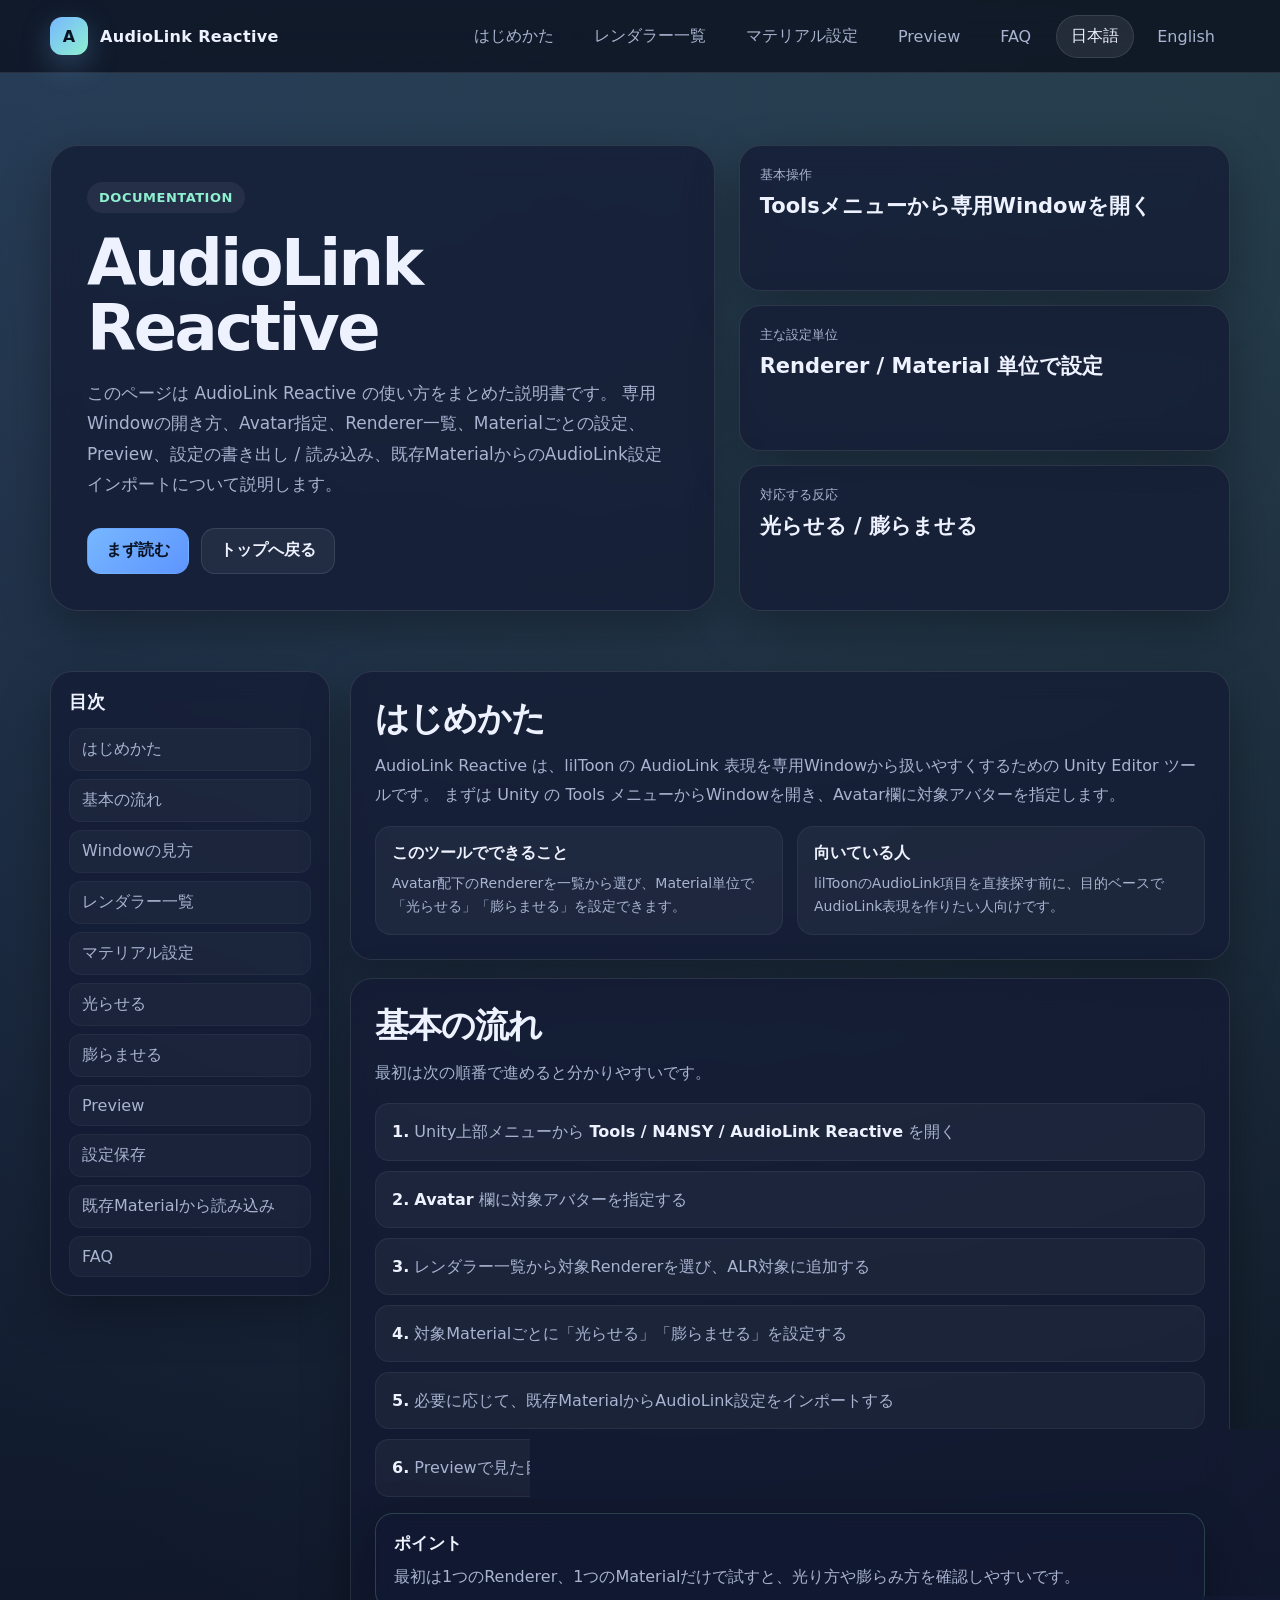
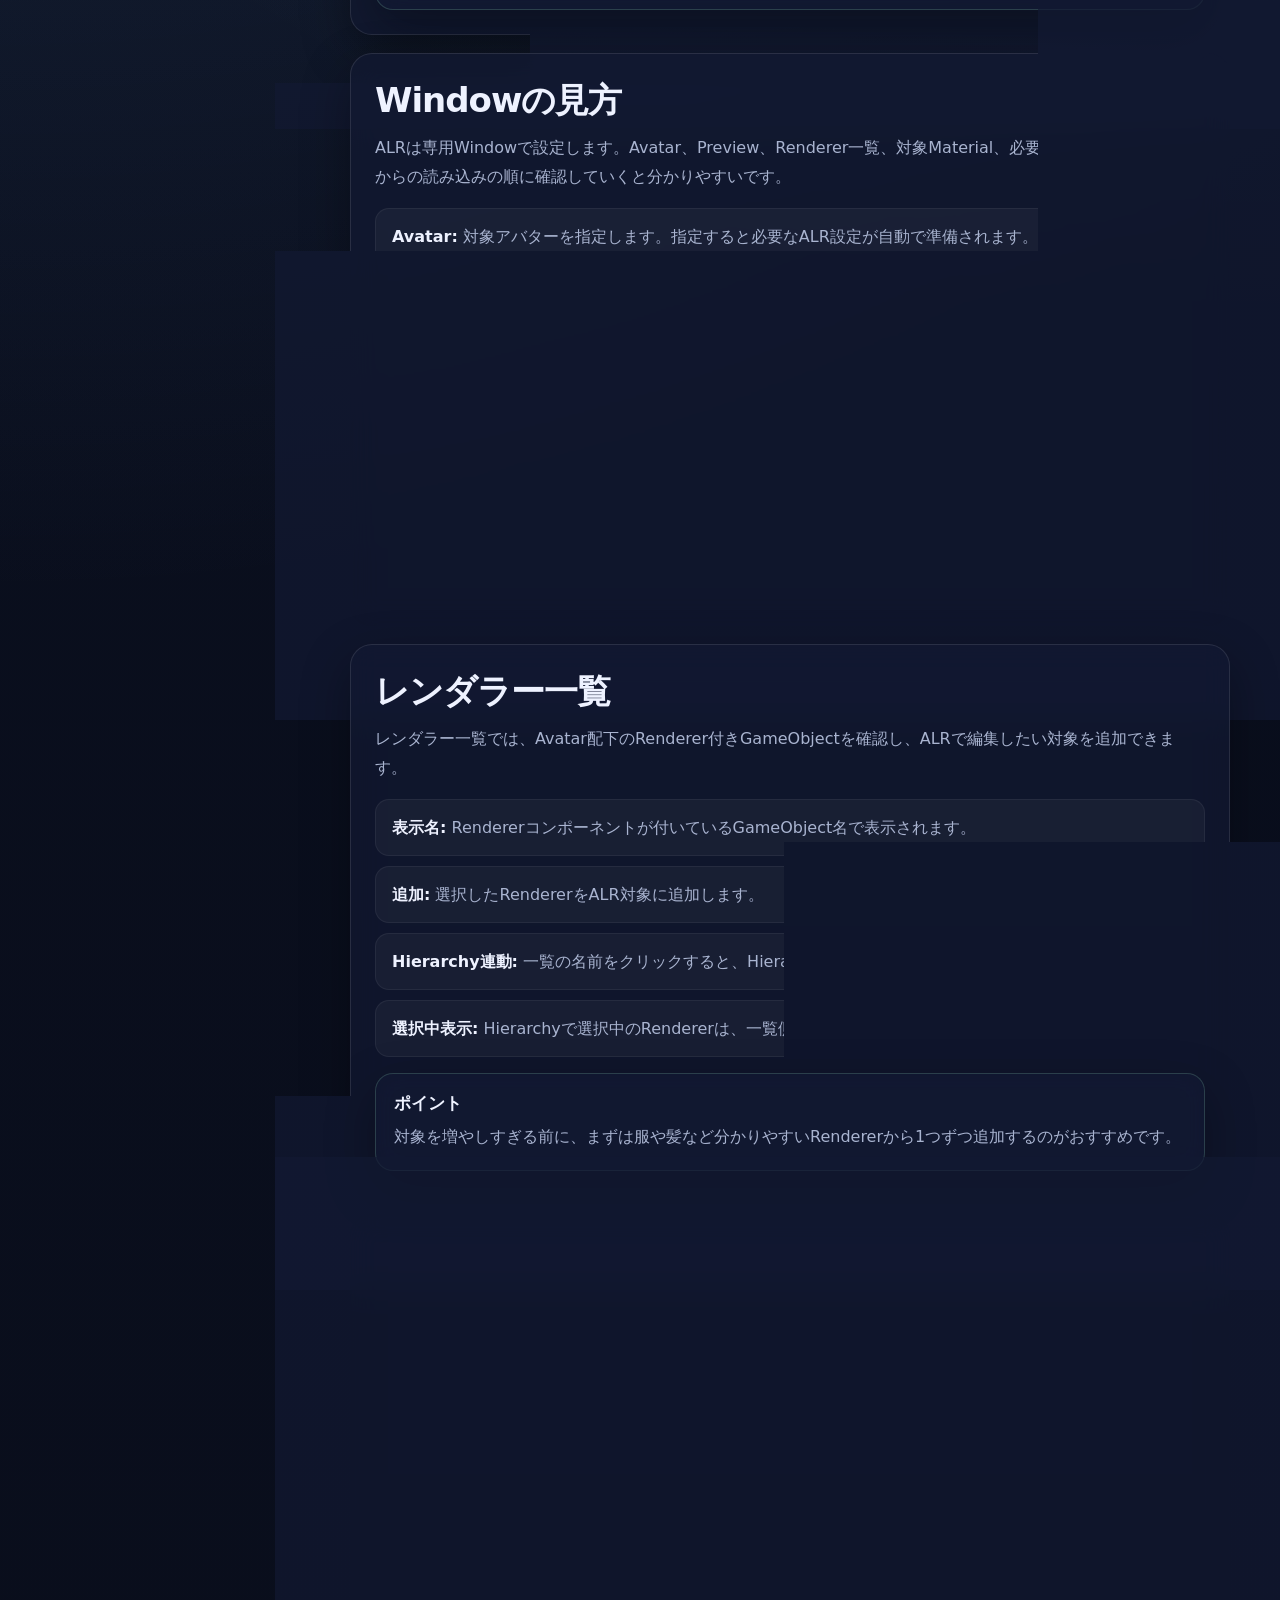
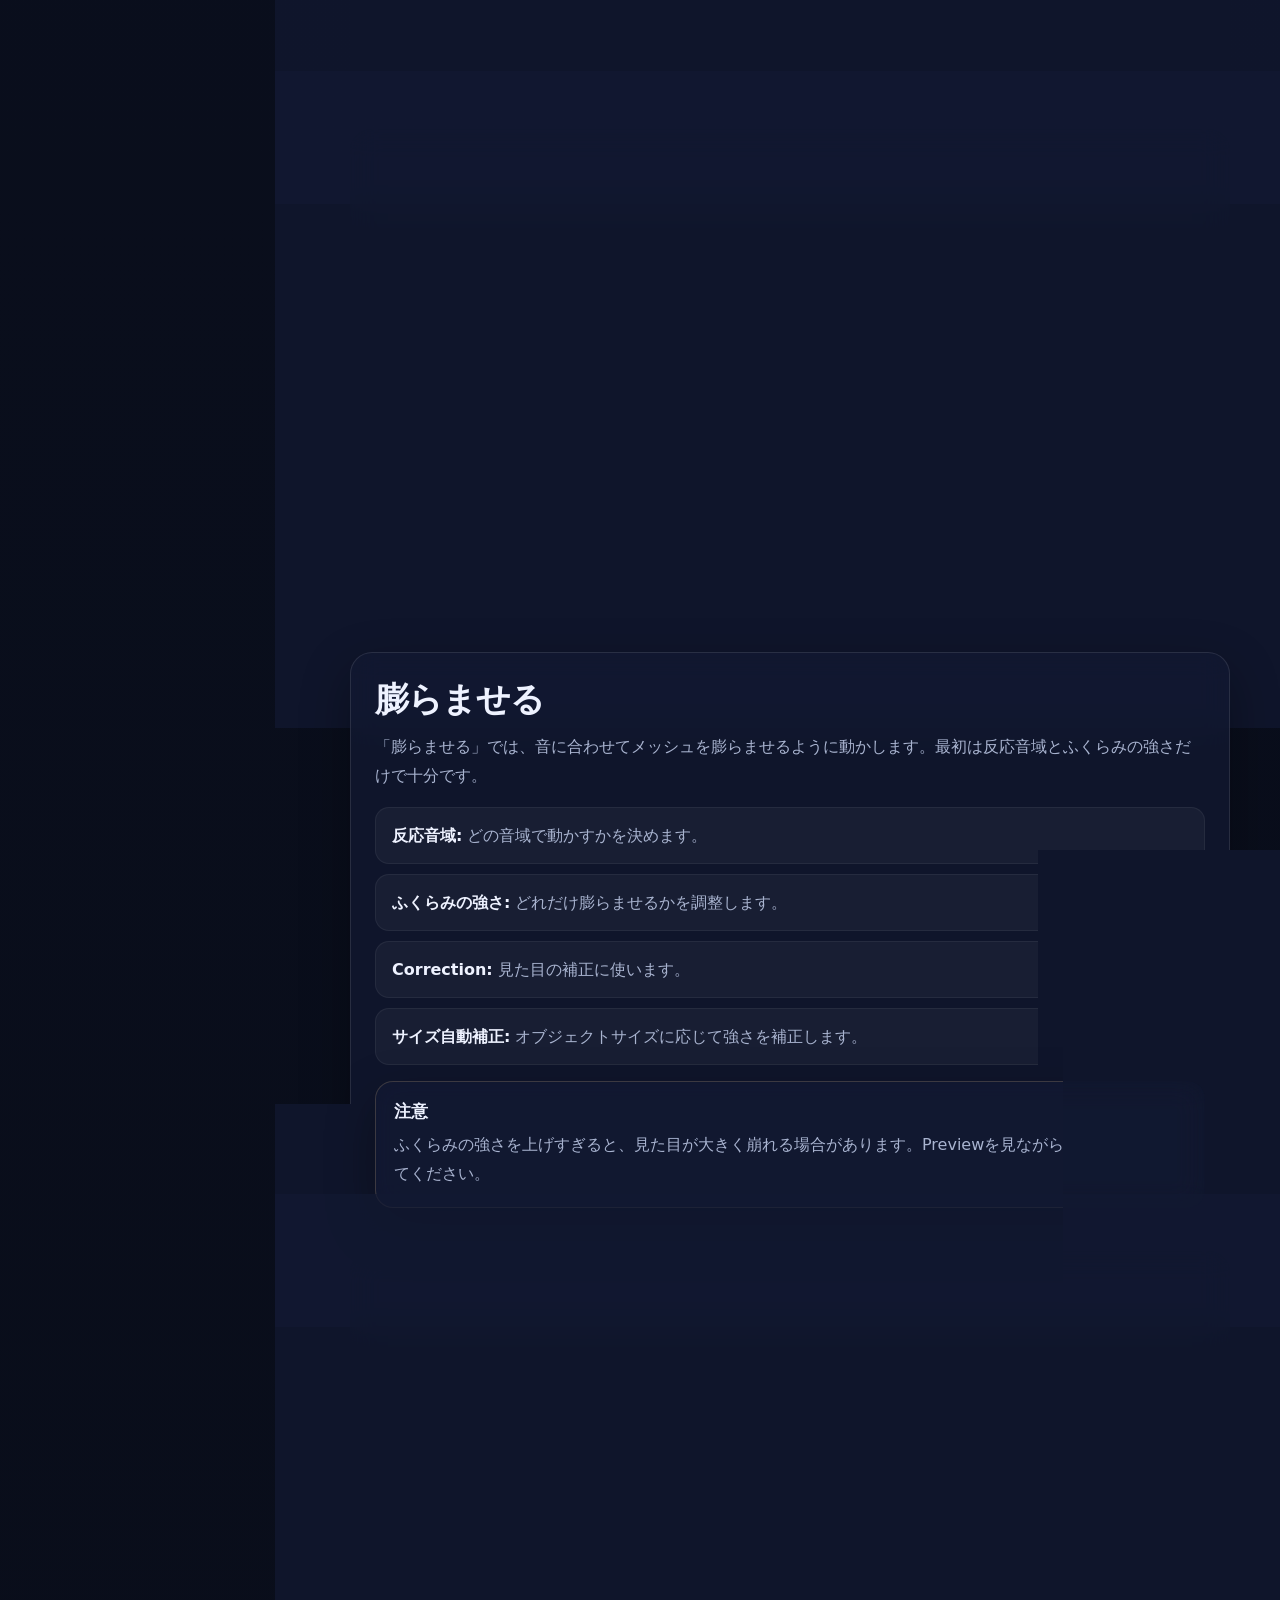
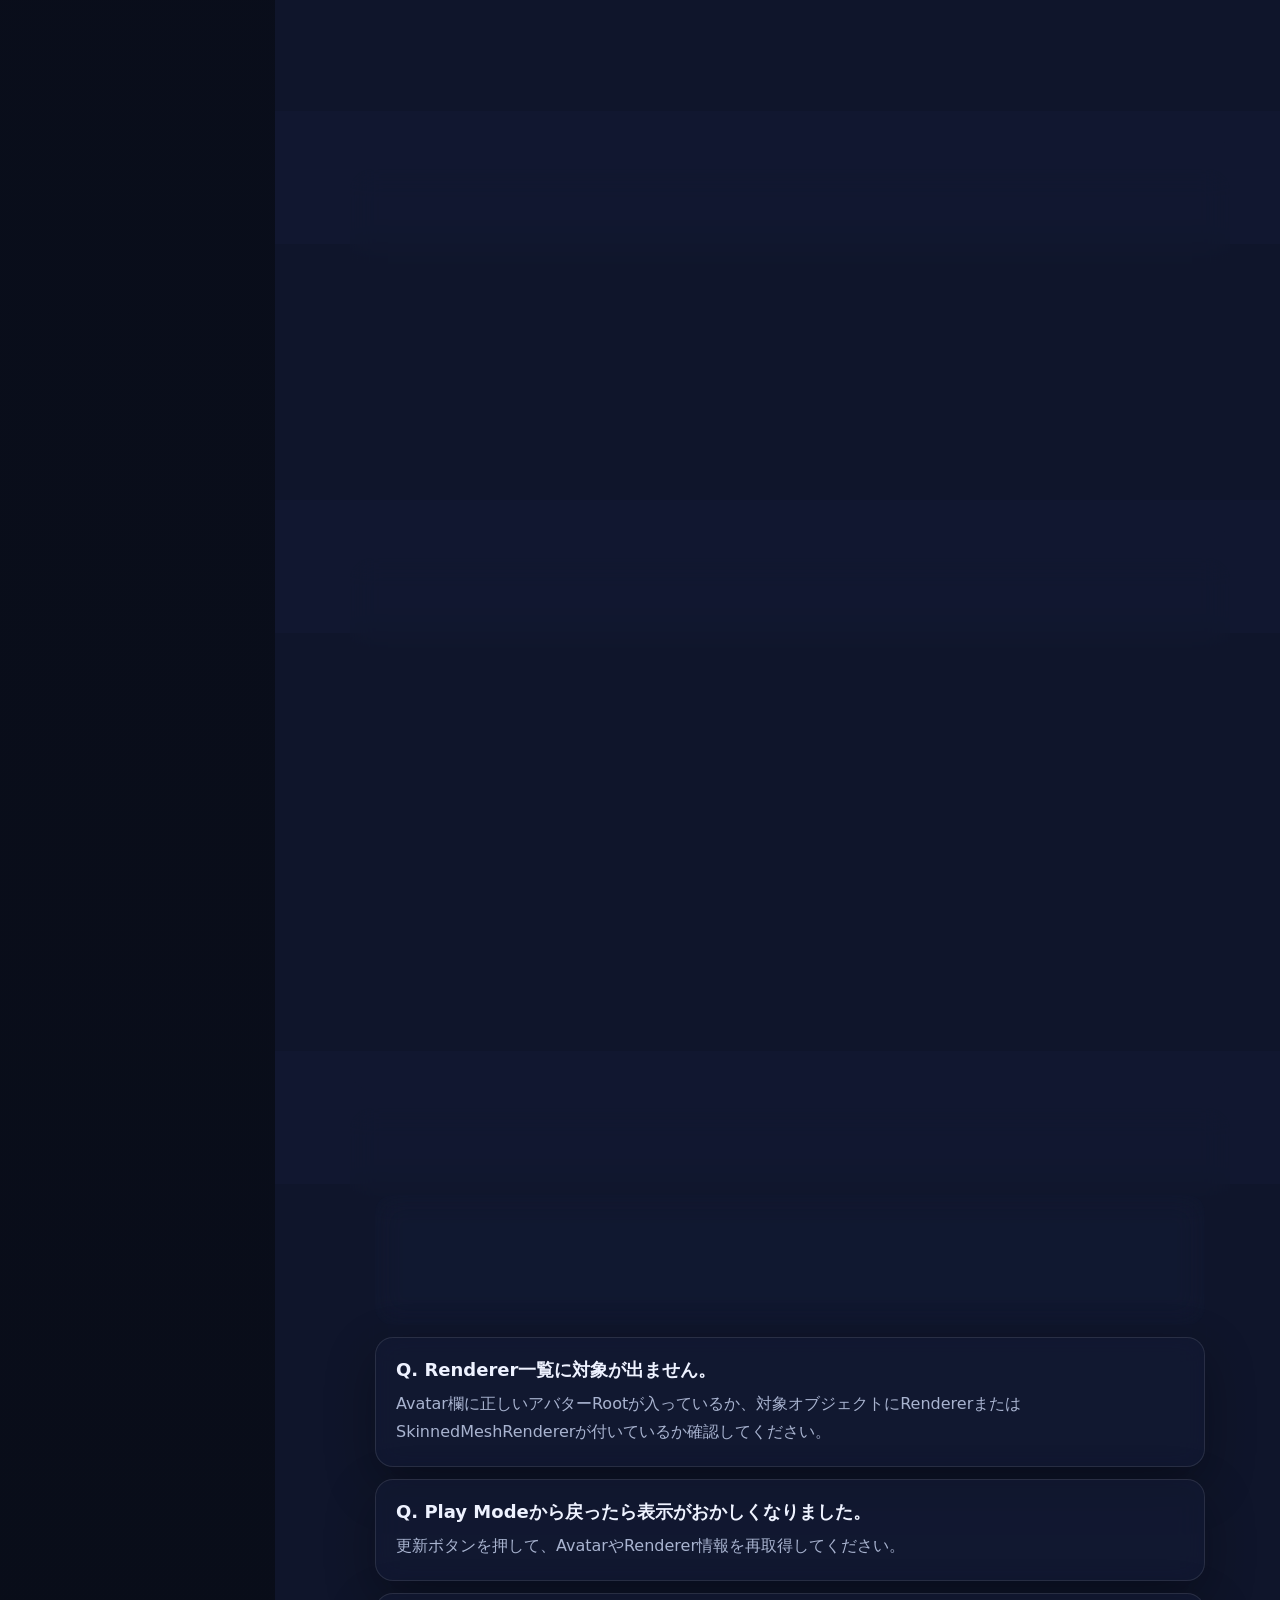
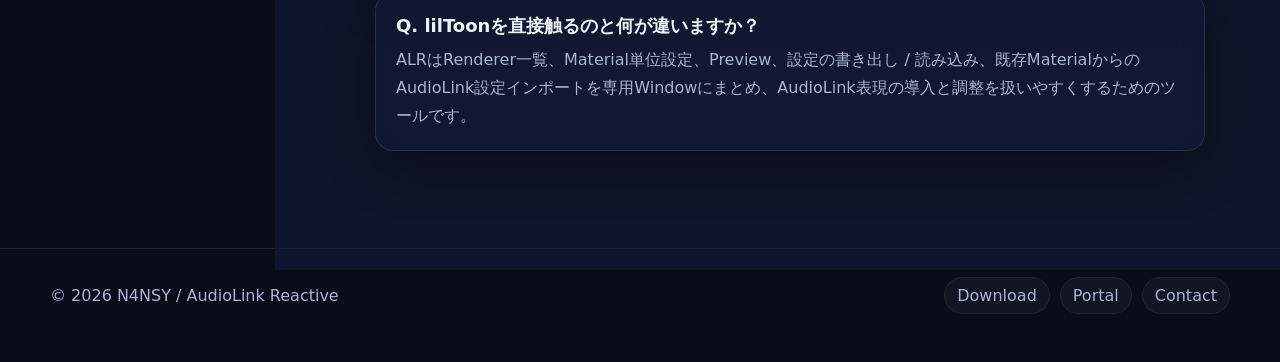
==== commit a1d848e7: "Update documentation to include material import details" ====
--- a/docs.html
+++ b/docs.html
@@ -37,11 +37,11 @@
           <h1>AudioLink Reactive</h1>
           <p class="lead" data-lang-block="ja">
             このページは AudioLink Reactive の使い方をまとめた説明書です。
-            専用Windowの開き方、Avatar指定、Renderer一覧、Materialごとの設定、Preview、設定の書き出し / 読み込みについて説明します。
+            専用Windowの開き方、Avatar指定、Renderer一覧、Materialごとの設定、Preview、設定の書き出し / 読み込み、既存MaterialからのAudioLink設定インポートについて説明します。
           </p>
           <p class="lead" data-lang-block="en">
             This page explains how to use AudioLink Reactive.
-            It covers the dedicated window, Avatar selection, Renderer list, per-material settings, Preview, and setting export / import.
+            It covers the dedicated window, Avatar selection, Renderer list, per-material settings, Preview, setting export / import, and importing AudioLink settings from existing materials.
           </p>
           <div class="hero-actions">
             <a class="btn primary" href="#getting-started"><span data-lang="ja">まず読む</span><span data-lang="en">Start Here</span></a>
@@ -87,6 +87,7 @@
               <li><a href="#inflate"><span data-lang="ja">膨らませる</span><span data-lang="en">Inflate</span></a></li>
               <li><a href="#preview"><span data-lang="ja">Preview</span><span data-lang="en">Preview</span></a></li>
               <li><a href="#profile"><span data-lang="ja">設定保存</span><span data-lang="en">Profiles</span></a></li>
+              <li><a href="#material-import"><span data-lang="ja">既存Materialから読み込み</span><span data-lang="en">Material Import</span></a></li>
               <li><a href="#faq"><span data-lang="ja">FAQ</span><span data-lang="en">FAQ</span></a></li>
             </ul>
           </div>
@@ -138,8 +139,11 @@
               <li data-lang-block="ja"><strong>4.</strong> 対象Materialごとに「光らせる」「膨らませる」を設定する</li>
               <li data-lang-block="en"><strong>4.</strong> Configure Glow or Inflate for each target material</li>
 
-              <li data-lang-block="ja"><strong>5.</strong> Previewで見た目を確認しながら調整する</li>
-              <li data-lang-block="en"><strong>5.</strong> Adjust values while checking the result with Preview</li>
+              <li data-lang-block="ja"><strong>5.</strong> 必要に応じて、既存MaterialからAudioLink設定をインポートする</li>
+              <li data-lang-block="en"><strong>5.</strong> Optionally import AudioLink settings from an existing material</li>
+
+              <li data-lang-block="ja"><strong>6.</strong> Previewで見た目を確認しながら調整する</li>
+              <li data-lang-block="en"><strong>6.</strong> Adjust values while checking the result with Preview</li>
             </ol>
 
             <div class="tip ok">
@@ -153,10 +157,10 @@
           <section class="card" id="window">
             <h2 class="section-title"><span data-lang="ja">Windowの見方</span><span data-lang="en">Window Overview</span></h2>
             <p class="section-lead" data-lang-block="ja">
-              ALRは専用Windowで設定します。Avatar、Preview、Renderer一覧、対象Materialの順に確認していくと分かりやすいです。
-            </p>
-            <p class="section-lead" data-lang-block="en">
-              ALR is configured from a dedicated window. Check Avatar, Preview, Renderer list, and target materials in that order.
+              ALRは専用Windowで設定します。Avatar、Preview、Renderer一覧、対象Material、必要に応じた既存Materialからの読み込みの順に確認していくと分かりやすいです。
+            </p>
+            <p class="section-lead" data-lang-block="en">
+              ALR is configured from a dedicated window. Check Avatar, Preview, Renderer list, target materials, and optional material import in that order.
             </p>
 
             <ul class="field-list">
@@ -174,6 +178,9 @@
 
               <li data-lang-block="ja"><strong>対象Material:</strong> 追加したRendererのMaterialごとに設定を行います。</li>
               <li data-lang-block="en"><strong>Target Materials:</strong> Configure each material from the renderers you added.</li>
+
+              <li data-lang-block="ja"><strong>既存Materialから読み込み:</strong> 必要に応じて、AudioLink設定済みMaterialの値をALRへ取り込めます。</li>
+              <li data-lang-block="en"><strong>Import from Existing Material:</strong> Optionally import values from a material that already has AudioLink settings.</li>
             </ul>
           </section>
 
@@ -320,6 +327,12 @@
 
               <li data-lang-block="ja"><strong>更新:</strong> Play Modeから戻った後など、表示が古くなった場合に再同期できます。</li>
               <li data-lang-block="en"><strong>Refresh:</strong> Rebinds the window state if the display becomes outdated after returning from Play Mode.</li>
+
+              <li data-lang-block="ja"><strong>Previewの復元:</strong> Play ModeやGestureManager開始時はPreviewを停止し、元Materialへ戻します。</li>
+              <li data-lang-block="en"><strong>Preview Restore:</strong> Preview is stopped before Play Mode or GestureManager starts, then materials are restored.</li>
+
+              <li data-lang-block="ja"><strong>一時Material:</strong> Preview用Materialは一時的なcloneとして扱い、終了時に破棄します。</li>
+              <li data-lang-block="en"><strong>Temporary Materials:</strong> Preview materials are handled as temporary clones and destroyed when Preview ends.</li>
             </ul>
           </section>
 
@@ -341,6 +354,35 @@
 
               <li data-lang-block="ja"><strong>保存されるもの:</strong> Avatar参照やRenderer参照ではなく、反応音域、色、強さなどの設定値です。</li>
               <li data-lang-block="en"><strong>Saved data:</strong> Stores values such as reaction band, color, and strength, not Avatar or Renderer references.</li>
+            </ul>
+          </section>
+
+          <section class="card" id="material-import">
+            <h2 class="section-title"><span data-lang="ja">既存MaterialからAudioLink設定を読み込む</span><span data-lang="en">Import AudioLink Settings from Existing Materials</span></h2>
+            <p class="section-lead" data-lang-block="ja">
+              既にAudioLink設定が入っているMaterialを指定し、その値をALRの設定として取り込めます。
+              新規設定時は使わなくても問題ない任意機能です。
+            </p>
+            <p class="section-lead" data-lang-block="en">
+              You can select an existing material that already has AudioLink settings and import those values into ALR.
+              This is optional and can be skipped when setting up a new material from scratch.
+            </p>
+
+            <ul class="field-list">
+              <li data-lang-block="ja"><strong>読み込み元Material:</strong> 既存のAudioLink設定を持つMaterialを指定します。</li>
+              <li data-lang-block="en"><strong>Source Material:</strong> Assign a material that already contains AudioLink settings.</li>
+
+              <li data-lang-block="ja"><strong>任意機能:</strong> 新しくALRで設定する場合は、この欄を使わずに進められます。</li>
+              <li data-lang-block="en"><strong>Optional:</strong> You can skip this area when configuring ALR from scratch.</li>
+
+              <li data-lang-block="ja"><strong>Foldout表示:</strong> インポート欄は通常閉じた状態で表示されます。</li>
+              <li data-lang-block="en"><strong>Foldout:</strong> The import area is collapsed by default.</li>
+
+              <li data-lang-block="ja"><strong>Preview補正:</strong> _AudioLinkDefaultValue.x が小さすぎる場合、Previewで反応が見えるようALR側で補正します。</li>
+              <li data-lang-block="en"><strong>Preview Correction:</strong> If _AudioLinkDefaultValue.x is too small, ALR corrects it internally so Preview remains visible.</li>
+
+              <li data-lang-block="ja"><strong>非破壊:</strong> 読み込み元Materialや元Materialは直接変更しません。</li>
+              <li data-lang-block="en"><strong>Non-destructive:</strong> The source material and original materials are not modified directly.</li>
             </ul>
           </section>
 
@@ -372,8 +414,8 @@
               <article class="faq-item">
                 <h3 data-lang-block="ja">Q. lilToonを直接触るのと何が違いますか？</h3>
                 <h3 data-lang-block="en">Q. How is this different from editing lilToon directly?</h3>
-                <p data-lang-block="ja">ALRはRenderer一覧、Material単位設定、Preview、設定の書き出し / 読み込みを専用Windowにまとめ、AudioLink表現の導入と調整を扱いやすくするためのツールです。</p>
-                <p data-lang-block="en">ALR brings Renderer selection, per-material settings, Preview, and setting export / import into one dedicated window for easier AudioLink setup.</p>
+                <p data-lang-block="ja">ALRはRenderer一覧、Material単位設定、Preview、設定の書き出し / 読み込み、既存MaterialからのAudioLink設定インポートを専用Windowにまとめ、AudioLink表現の導入と調整を扱いやすくするためのツールです。</p>
+                <p data-lang-block="en">ALR brings Renderer selection, per-material settings, Preview, setting export / import, and importing AudioLink settings from existing materials into one dedicated window for easier AudioLink setup.</p>
               </article>
             </div>
           </section>
--- a/css/style.css
+++ b/css/style.css
@@ -557,7 +557,10 @@
 }
 
 .version-current {
-  display: grid;
+  display: flex;
+  flex-direction: column;
+  align-items: flex-start;
+  justify-content: flex-start;
   gap: 12px;
 }
 
@@ -573,6 +576,39 @@
   margin: 0;
   color: var(--muted);
   line-height: 1.8;
+}
+
+.changelog-card {
+  max-height: 640px;
+  display: flex;
+  flex-direction: column;
+}
+
+.changelog-scroll {
+  margin-top: 12px;
+  padding-right: 6px;
+  overflow-y: auto;
+  overscroll-behavior: contain;
+  flex: 1;
+  min-height: 0;
+}
+
+.changelog-scroll::-webkit-scrollbar {
+  width: 8px;
+}
+
+.changelog-scroll::-webkit-scrollbar-track {
+  background: rgba(255,255,255,0.04);
+  border-radius: 999px;
+}
+
+.changelog-scroll::-webkit-scrollbar-thumb {
+  background: rgba(119,183,255,0.35);
+  border-radius: 999px;
+}
+
+.changelog-scroll::-webkit-scrollbar-thumb:hover {
+  background: rgba(119,183,255,0.55);
 }
 
 .changelog-list {
@@ -783,6 +819,10 @@
 
   .toc-wrap {
     position: static;
+  }
+
+  .changelog-card {
+    max-height: 560px;
   }
 }
 
@@ -944,4 +984,8 @@
   .footer-inner {
     align-items: flex-start;
   }
-}
+
+  .changelog-card {
+    max-height: 520px;
+  }
+}
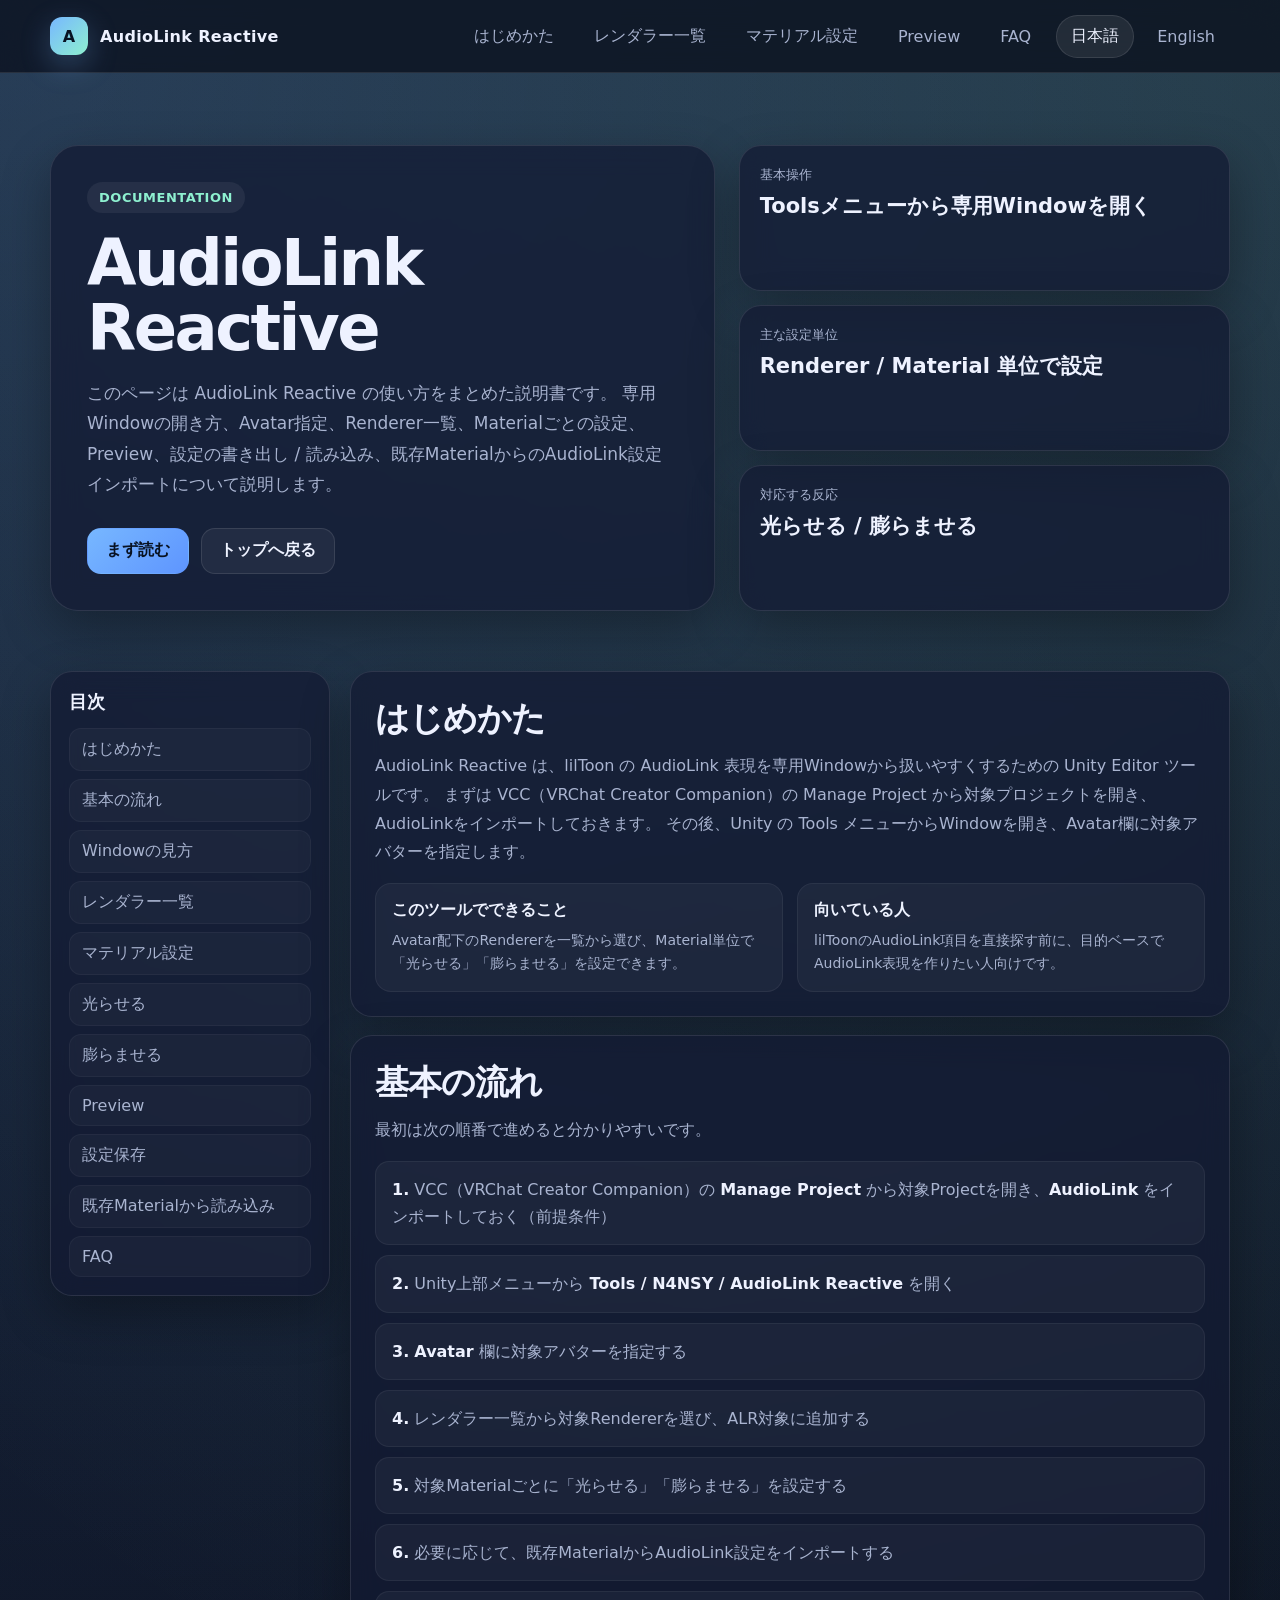
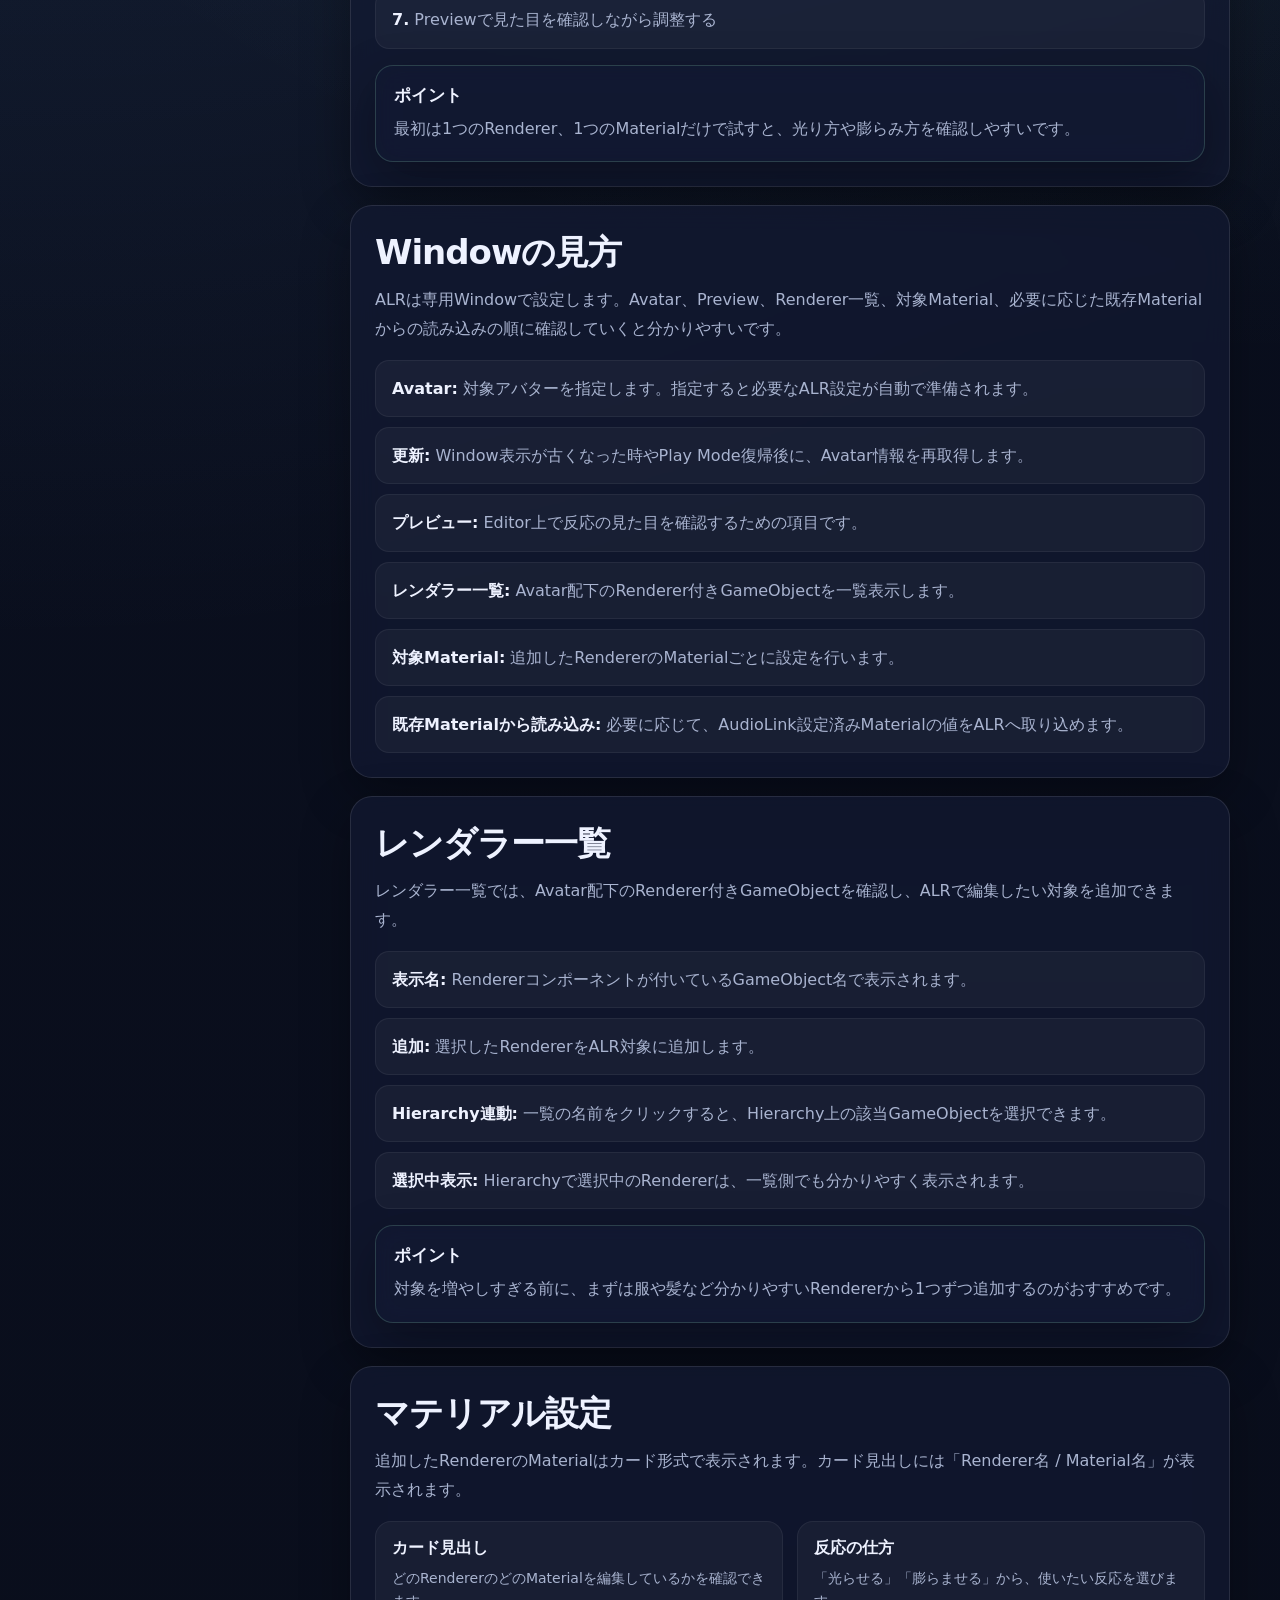
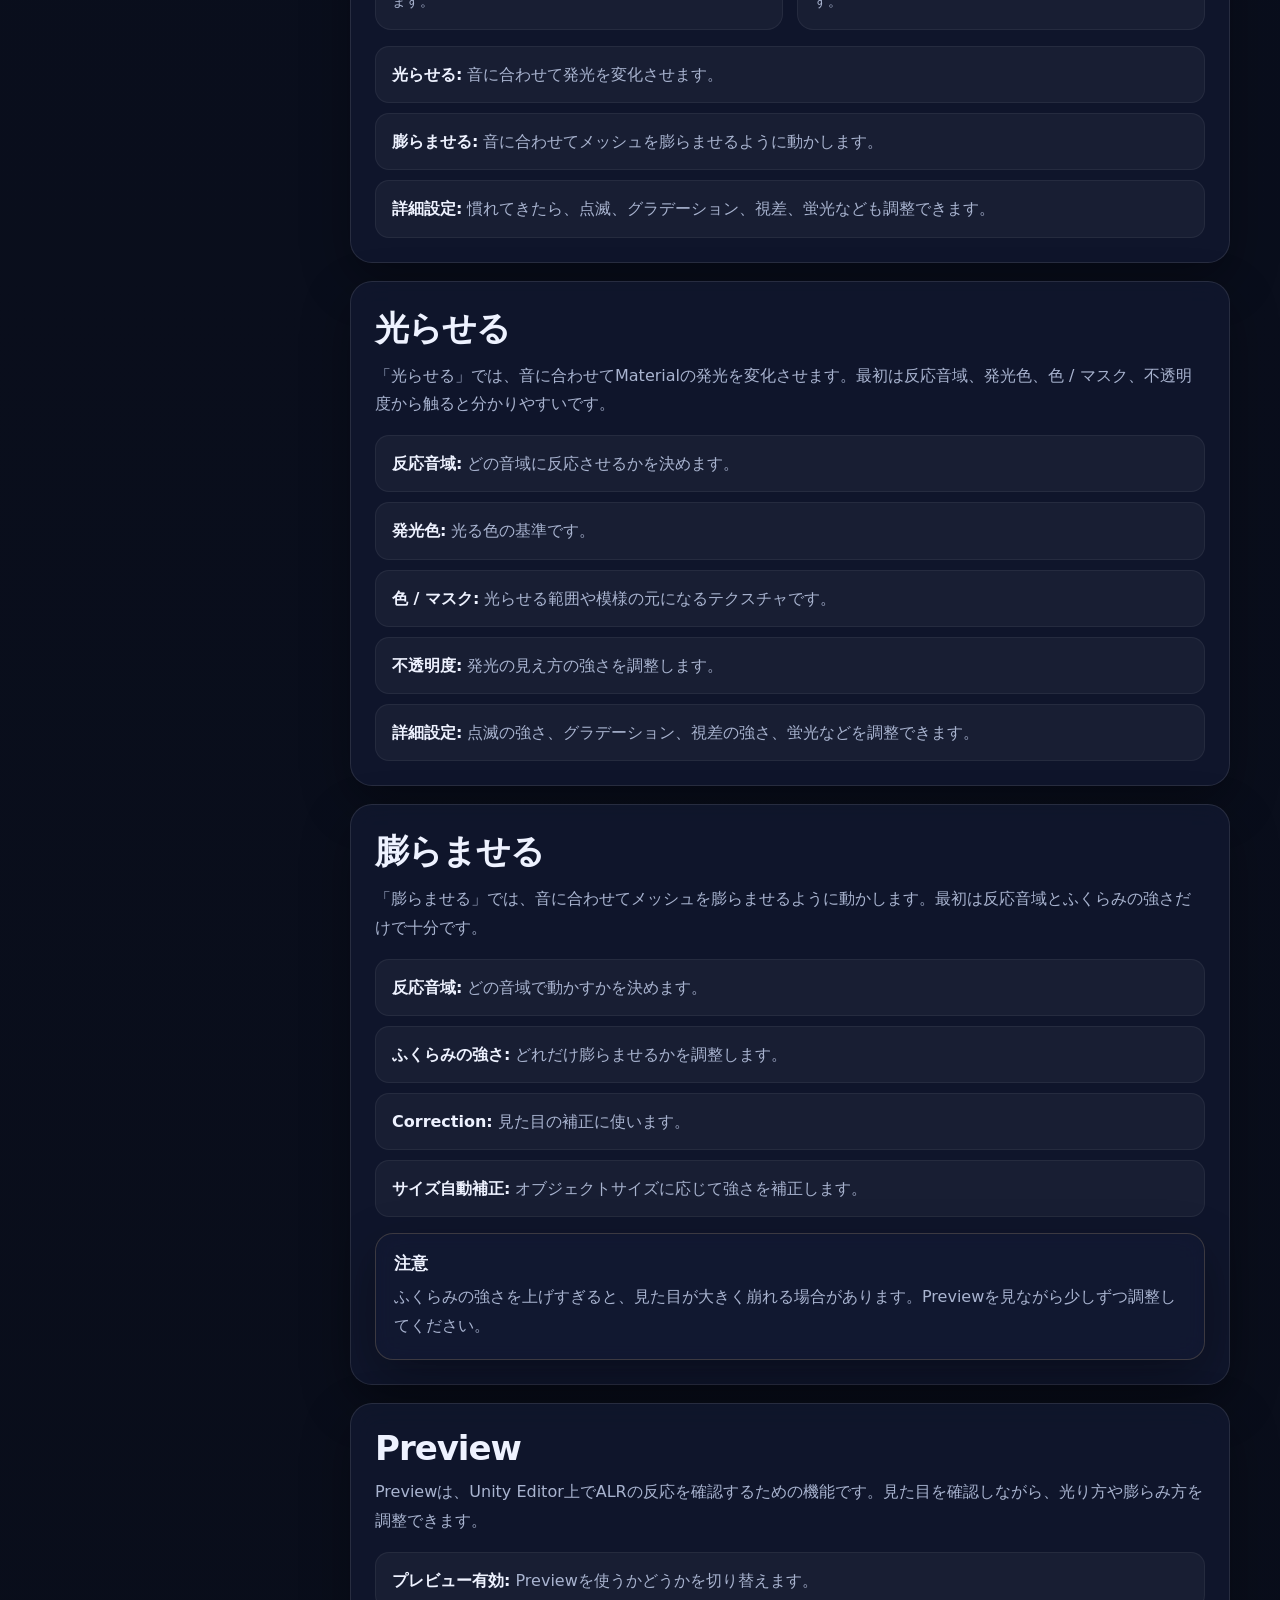
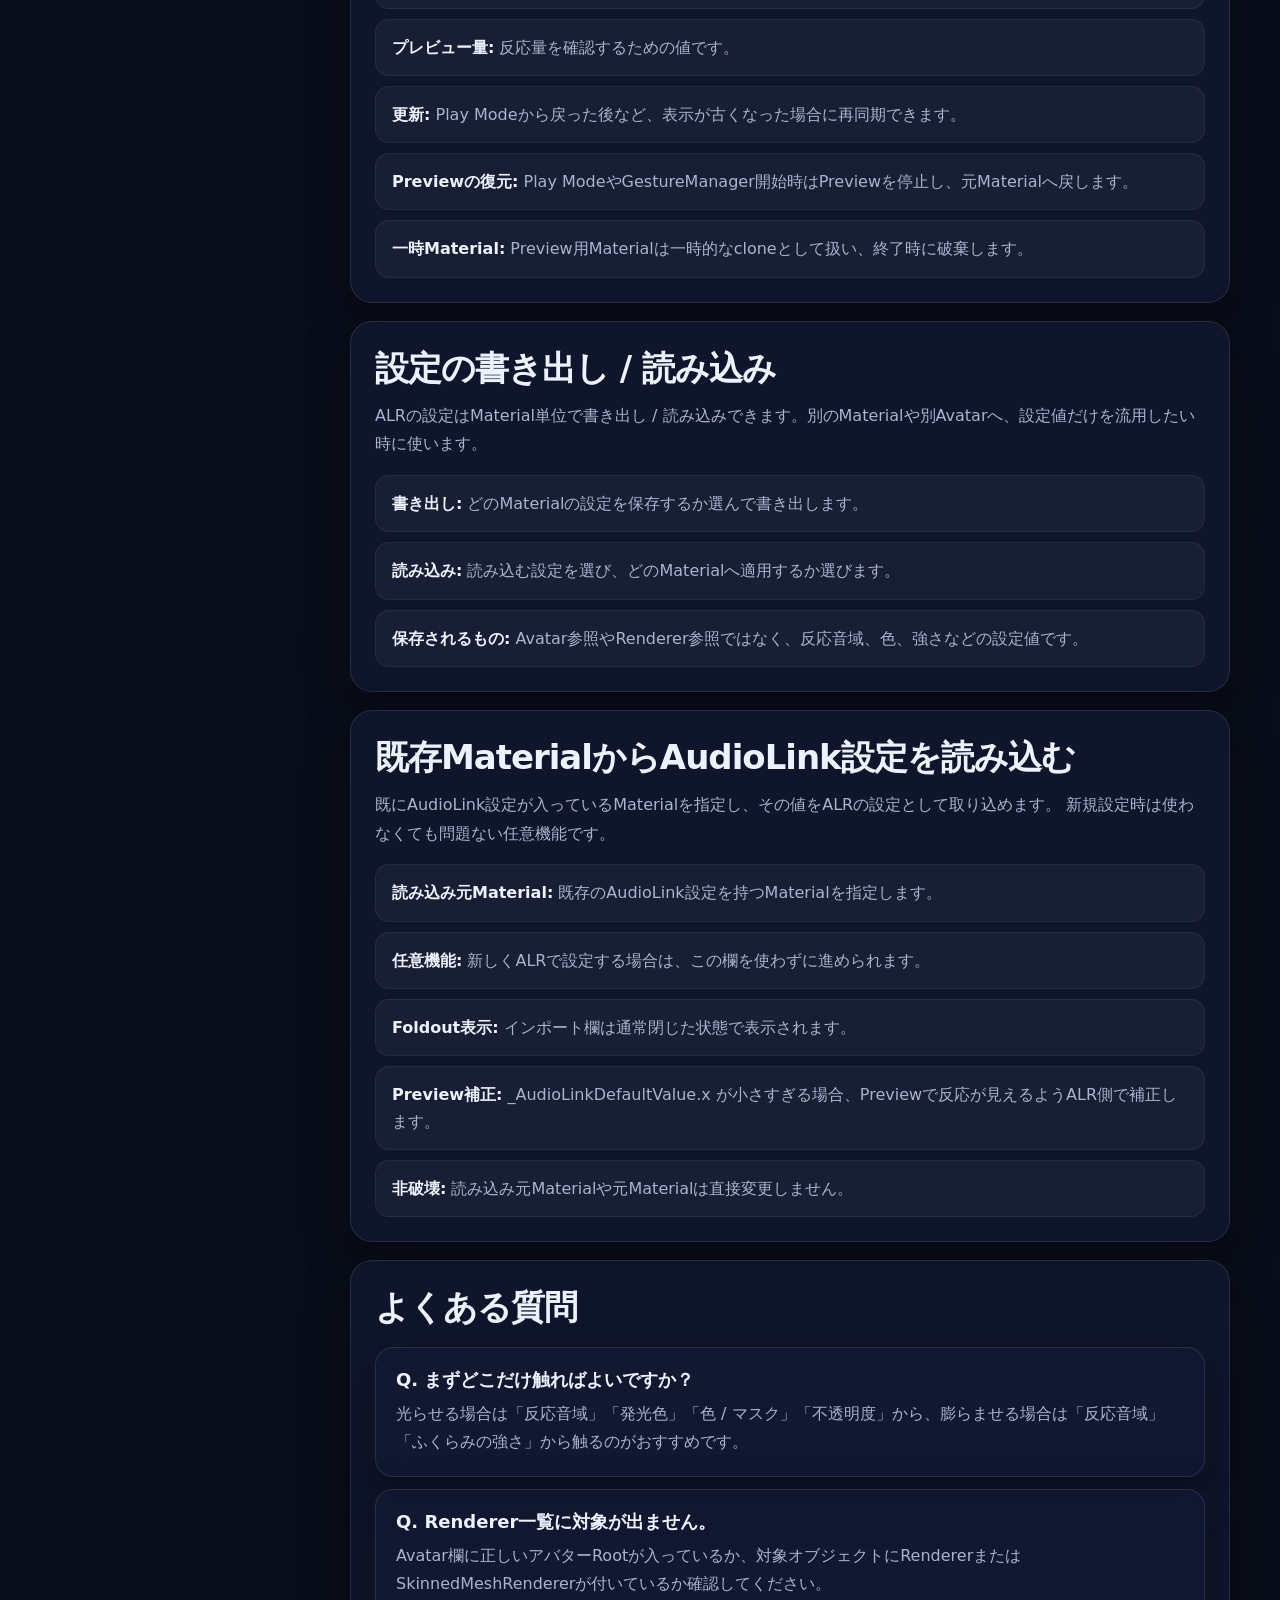
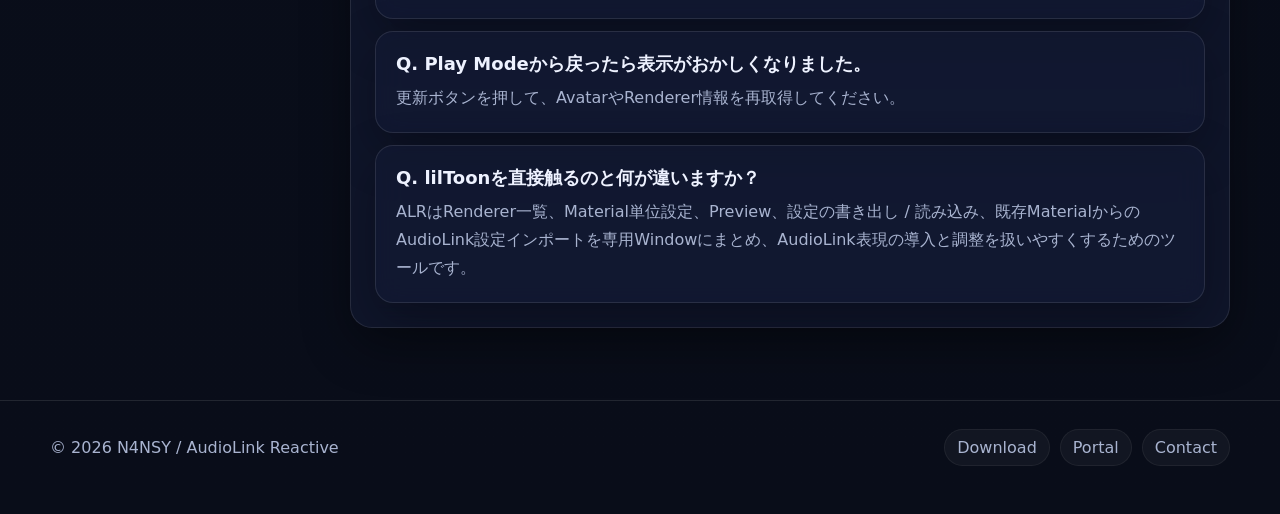
==== commit b41f7ebd: "Add VCC Manage Project + AudioLink prerequisite to docs" ====
--- a/docs.html
+++ b/docs.html
@@ -98,11 +98,13 @@
             <h2 class="section-title"><span data-lang="ja">はじめかた</span><span data-lang="en">Getting Started</span></h2>
             <p class="section-lead" data-lang-block="ja">
               AudioLink Reactive は、lilToon の AudioLink 表現を専用Windowから扱いやすくするための Unity Editor ツールです。
-              まずは Unity の Tools メニューからWindowを開き、Avatar欄に対象アバターを指定します。
+              まずは VCC（VRChat Creator Companion）の Manage Project から対象プロジェクトを開き、AudioLinkをインポートしておきます。
+              その後、Unity の Tools メニューからWindowを開き、Avatar欄に対象アバターを指定します。
             </p>
             <p class="section-lead" data-lang-block="en">
               AudioLink Reactive is a Unity Editor tool that makes lilToon AudioLink expressions easier to manage from a dedicated window.
-              Start by opening the window from the Unity Tools menu and assigning your target Avatar.
+              First, open your target project from VCC (VRChat Creator Companion) Manage Project and import AudioLink.
+              Then open the window from the Unity Tools menu and assign your target Avatar.
             </p>
 
             <div class="grid-2">
@@ -127,23 +129,26 @@
             <p class="section-lead" data-lang-block="en">This is the recommended order when using the tool for the first time.</p>
 
             <ol class="steps">
-              <li data-lang-block="ja"><strong>1.</strong> Unity上部メニューから <strong>Tools / N4NSY / AudioLink Reactive</strong> を開く</li>
-              <li data-lang-block="en"><strong>1.</strong> Open <strong>Tools / N4NSY / AudioLink Reactive</strong> from the Unity menu</li>
-
-              <li data-lang-block="ja"><strong>2.</strong> <strong>Avatar</strong> 欄に対象アバターを指定する</li>
-              <li data-lang-block="en"><strong>2.</strong> Assign your target avatar to the <strong>Avatar</strong> field</li>
-
-              <li data-lang-block="ja"><strong>3.</strong> レンダラー一覧から対象Rendererを選び、ALR対象に追加する</li>
-              <li data-lang-block="en"><strong>3.</strong> Select target renderers from the Renderer list and add them to ALR</li>
-
-              <li data-lang-block="ja"><strong>4.</strong> 対象Materialごとに「光らせる」「膨らませる」を設定する</li>
-              <li data-lang-block="en"><strong>4.</strong> Configure Glow or Inflate for each target material</li>
-
-              <li data-lang-block="ja"><strong>5.</strong> 必要に応じて、既存MaterialからAudioLink設定をインポートする</li>
-              <li data-lang-block="en"><strong>5.</strong> Optionally import AudioLink settings from an existing material</li>
-
-              <li data-lang-block="ja"><strong>6.</strong> Previewで見た目を確認しながら調整する</li>
-              <li data-lang-block="en"><strong>6.</strong> Adjust values while checking the result with Preview</li>
+              <li data-lang-block="ja"><strong>1.</strong> VCC（VRChat Creator Companion）の <strong>Manage Project</strong> から対象Projectを開き、<strong>AudioLink</strong> をインポートしておく（前提条件）</li>
+              <li data-lang-block="en"><strong>1.</strong> Open your target project from VCC (VRChat Creator Companion) <strong>Manage Project</strong> and import <strong>AudioLink</strong> first (prerequisite)</li>
+
+              <li data-lang-block="ja"><strong>2.</strong> Unity上部メニューから <strong>Tools / N4NSY / AudioLink Reactive</strong> を開く</li>
+              <li data-lang-block="en"><strong>2.</strong> Open <strong>Tools / N4NSY / AudioLink Reactive</strong> from the Unity menu</li>
+
+              <li data-lang-block="ja"><strong>3.</strong> <strong>Avatar</strong> 欄に対象アバターを指定する</li>
+              <li data-lang-block="en"><strong>3.</strong> Assign your target avatar to the <strong>Avatar</strong> field</li>
+
+              <li data-lang-block="ja"><strong>4.</strong> レンダラー一覧から対象Rendererを選び、ALR対象に追加する</li>
+              <li data-lang-block="en"><strong>4.</strong> Select target renderers from the Renderer list and add them to ALR</li>
+
+              <li data-lang-block="ja"><strong>5.</strong> 対象Materialごとに「光らせる」「膨らませる」を設定する</li>
+              <li data-lang-block="en"><strong>5.</strong> Configure Glow or Inflate for each target material</li>
+
+              <li data-lang-block="ja"><strong>6.</strong> 必要に応じて、既存MaterialからAudioLink設定をインポートする</li>
+              <li data-lang-block="en"><strong>6.</strong> Optionally import AudioLink settings from an existing material</li>
+
+              <li data-lang-block="ja"><strong>7.</strong> Previewで見た目を確認しながら調整する</li>
+              <li data-lang-block="en"><strong>7.</strong> Adjust values while checking the result with Preview</li>
             </ol>
 
             <div class="tip ok">
